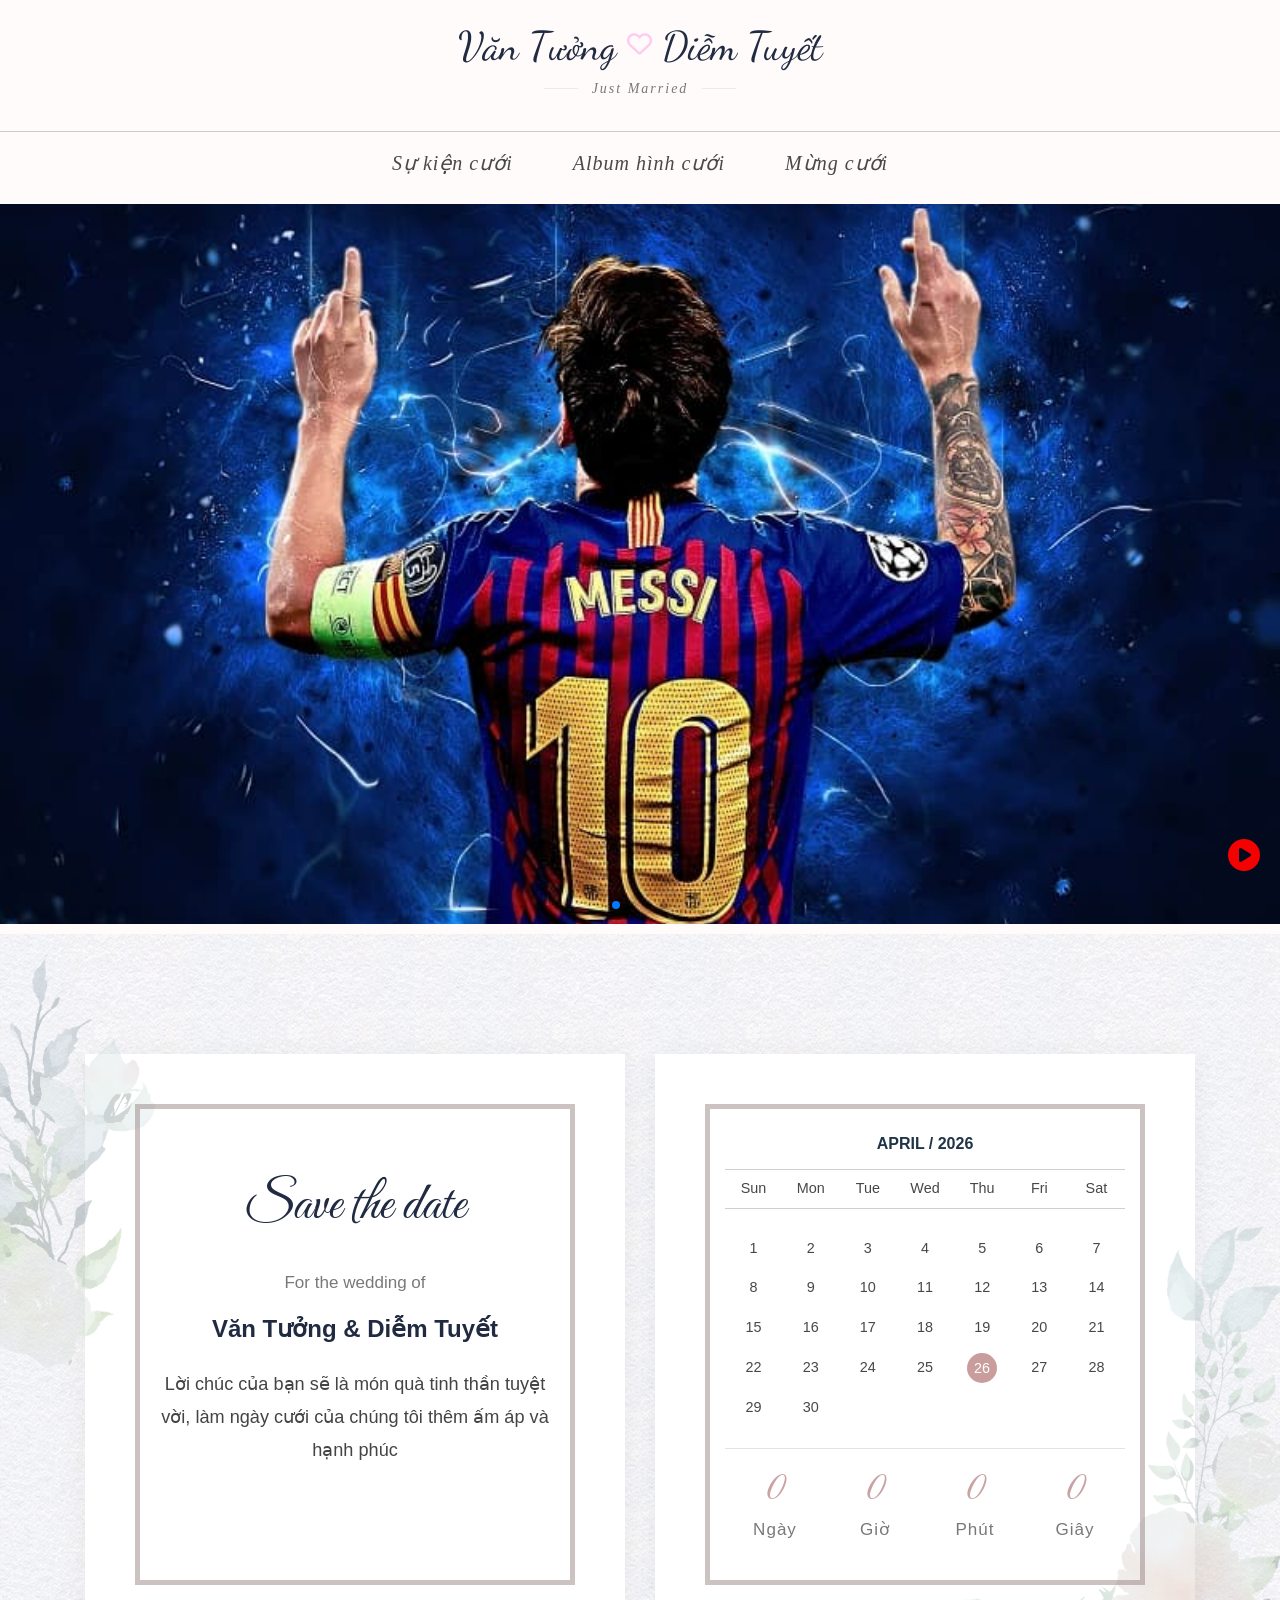
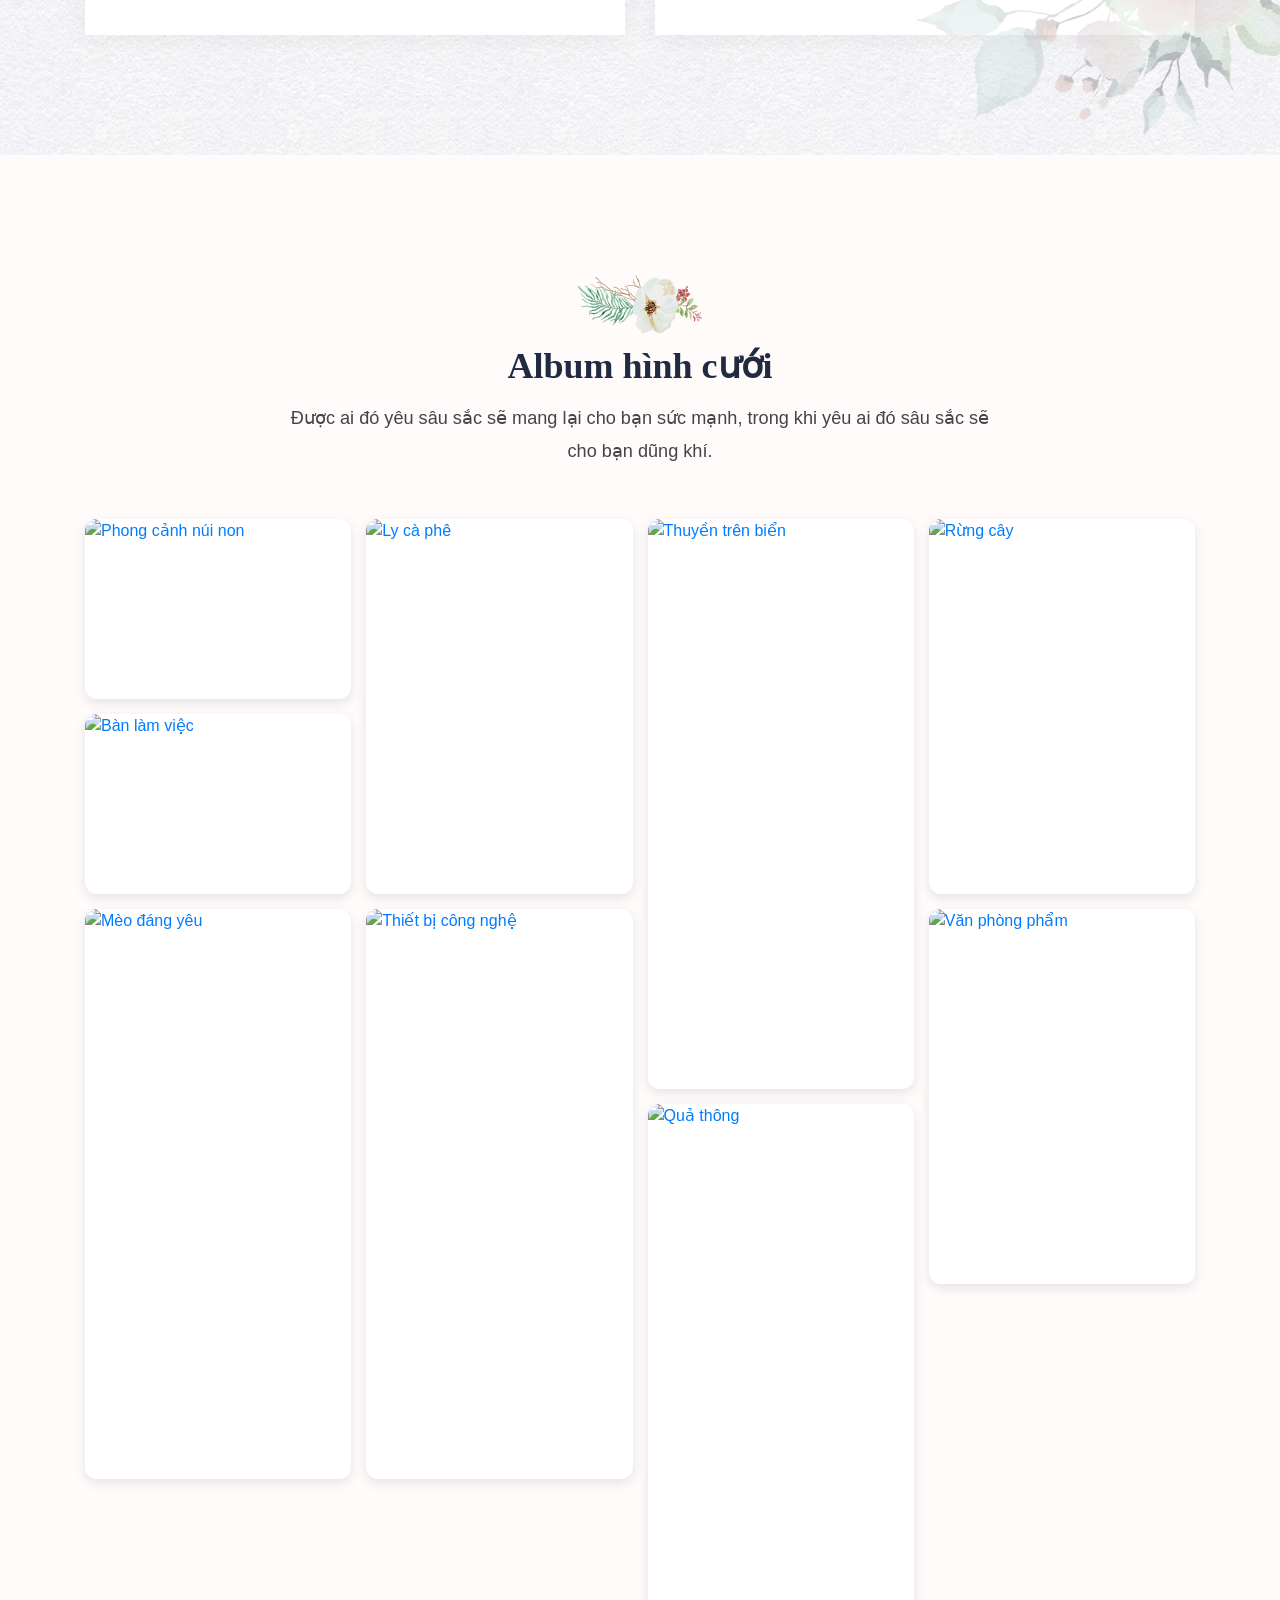
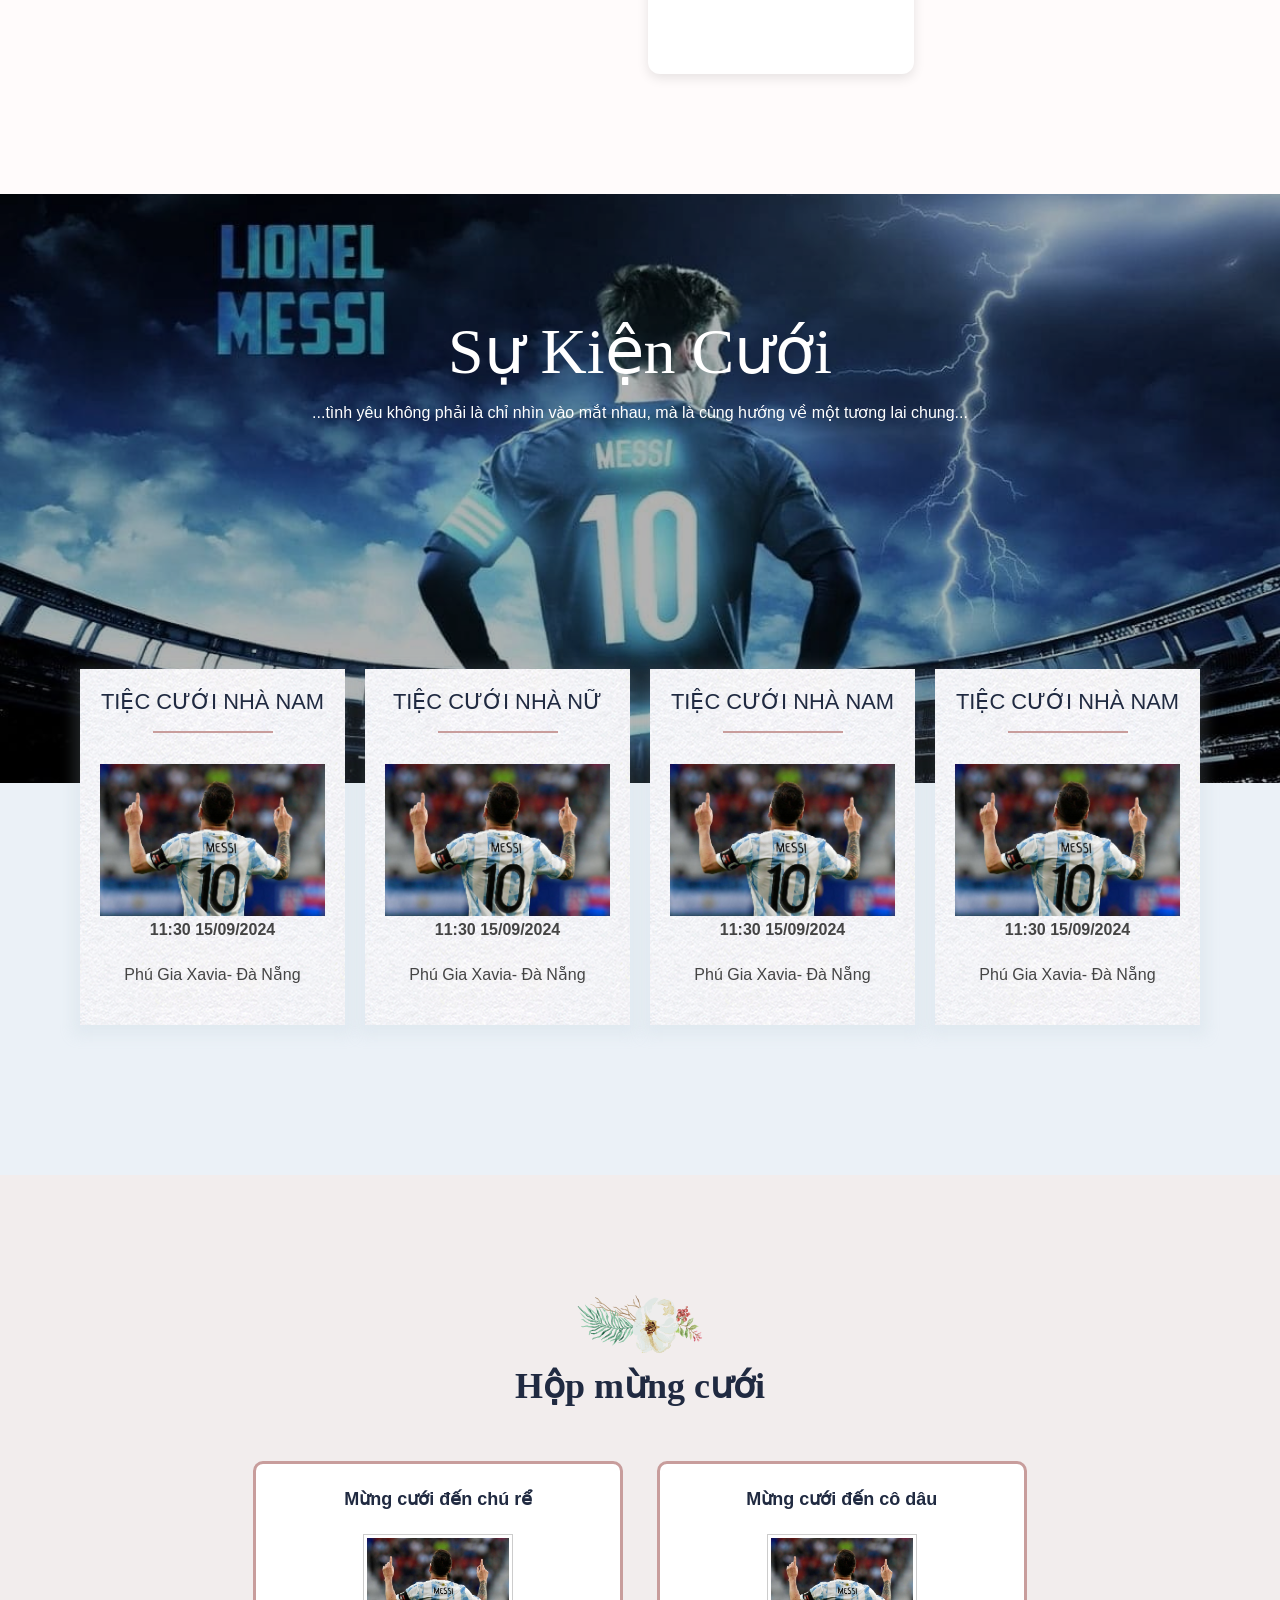
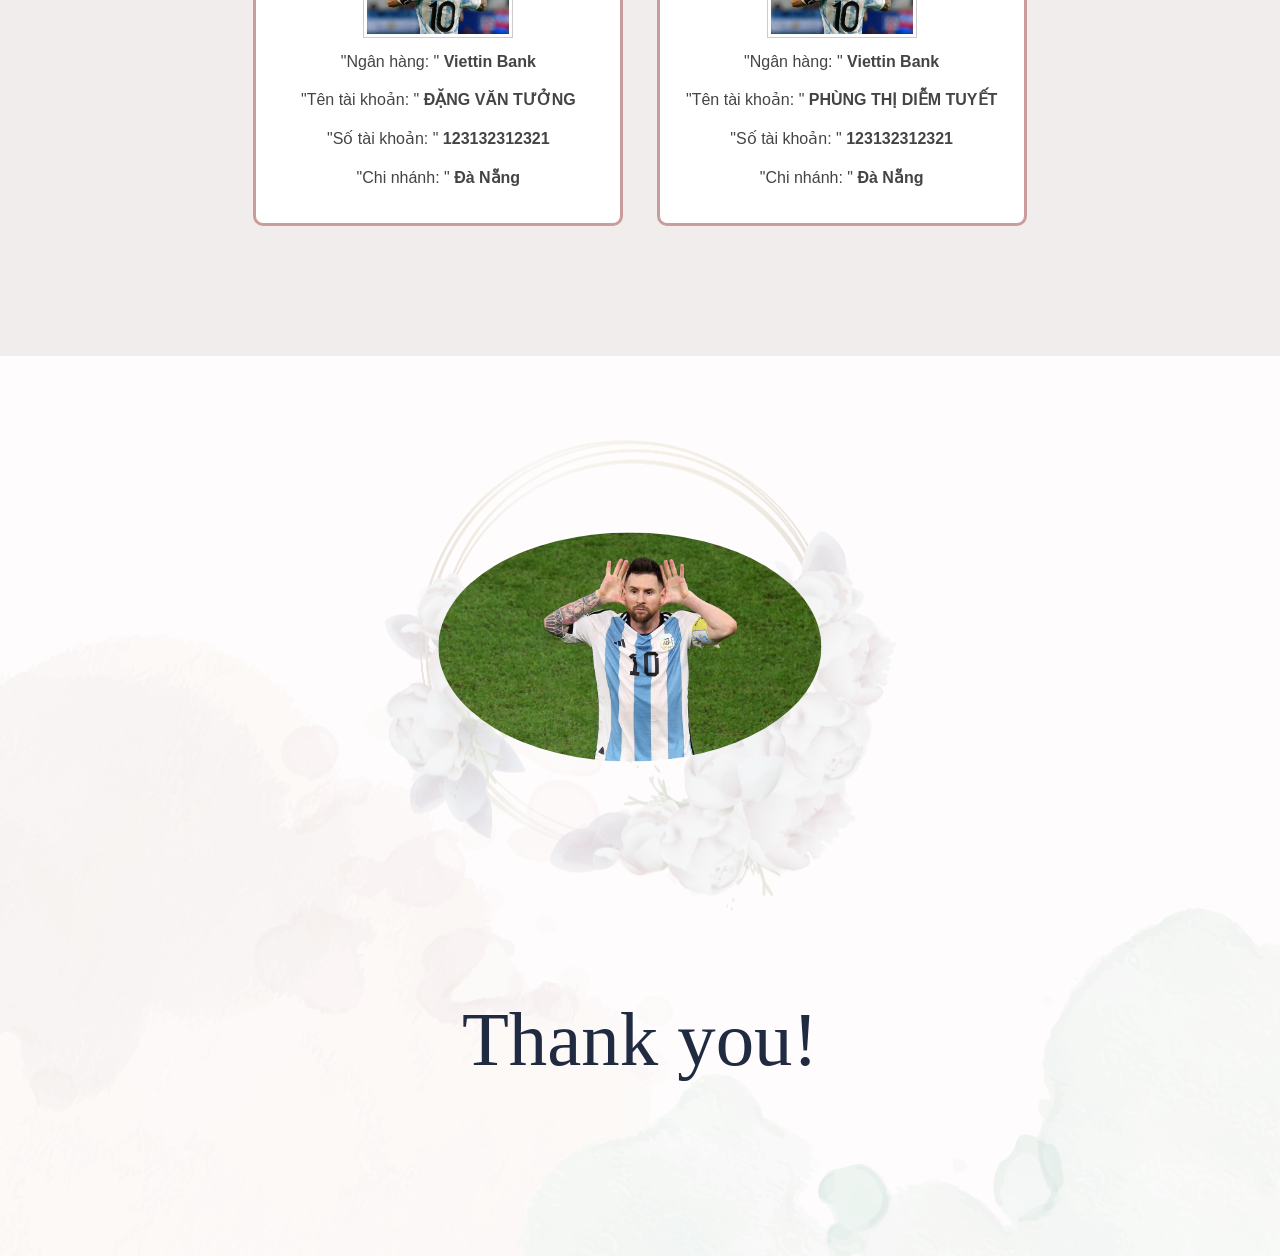
==== index.html @ 1b7902e6 "[fix] change file name" ====
<!DOCTYPE html>
<html lang="en">
  <head>
    <meta charset="UTF-8" />
    <meta
      name="viewport"
      content="width=device-width, initial-scale=1, minimum-scale=1, maximum-scale=1"
    />

    <title>Our wedding Tuong&Tuyet</title>
    <!-- font -->
    <link rel="preconnect" href="https://fonts.googleapis.com" />
    <link rel="preconnect" href="https://fonts.gstatic.com" crossorigin />
    <link
      rel="shortcut icon"
      type="image/x-icon"
      href="./assets/images/anh-messi-01.jpg"
    />
    <link
      href="https://fonts.googleapis.com/css2?family=Dancing+Script:wght@400..700&display=swap&family=Great+Vibes&display=swap"
      rel="stylesheet"
    />
    <!-- Font Awesome Icons -->
    <link
      rel="stylesheet"
      href="https://cdnjs.cloudflare.com/ajax/libs/font-awesome/6.4.2/css/all.min.css"
    />
    <!-- Custom CSS -->
    <link
      rel="stylesheet"
      href="https://cdn.jsdelivr.net/npm/bootstrap@4.0.0/dist/css/bootstrap.min.css"
      integrity="sha384-Gn5384xqQ1aoWXA+058RXPxPg6fy4IWvTNh0E263XmFcJlSAwiGgFAW/dAiS6JXm"
      crossorigin="anonymous"
    />
    <link
      rel="stylesheet"
      href="https://cdn.jsdelivr.net/npm/swiper@11/swiper-bundle.min.css"
    />
    <link
      rel="stylesheet"
      href="https://cdn.jsdelivr.net/npm/photoswipe@5.4.3/dist/photoswipe.css"
    />

    <link rel="stylesheet" href="my-wedding.css" />
  </head>
  <!-- <body oncontextmenu="return false" onkeydown="if(event.keyCode==123||(event.ctrlKey&&event.shiftKey&&event.keyCode==73)){return false;}"> -->

  <body>
    <!-- <script>
        // Disable right-click and some common inspect shortcuts
        document.addEventListener('contextmenu', event => event.preventDefault());
        document.addEventListener('keydown', event => {
            // F12 or Ctrl+Shift+I or Ctrl+Shift+J or Ctrl+U
            if (
                event.keyCode === 123 ||
                (event.ctrlKey && event.shiftKey && (event.keyCode === 73 || event.keyCode === 74)) ||
                (event.ctrlKey && event.keyCode === 85)
            ) {
                // Disable F12, Ctrl+Shift+I/J, or Ctrl+U (common inspect shortcuts)
                event.preventDefault();
            }
        });
    </script> -->
    <header>
      <span class="wedding-header">
        <h1 class="wedding-title">
          Văn Tưởng
          <i
            class="fa-regular fa-heart fa-2xs fa-beat-fade wedding-title-icon"
          ></i>
          Diễm Tuyết
        </h1>
        <span class="wedding-subtitle">Just Married</span>
      </span>
    </header>

    <body>
      <nav class="wedding-navbar">
        <ul class="wedding-navbar-list">
          <!-- <li><a href="#home">Cặp đôi</a></li> -->
          <!-- <li><a href="#about">Chuyện tình yêu</a></li> -->
          <li><a href="#events">Sự kiện cưới</a></li>
          <li><a href="#gallery">Album hình cưới</a></li>
          <!-- <li><a href="#contact">Sổ lưu bút</a></li> -->
          <li><a href="#donate">Mừng cưới</a></li>
        </ul>
      </nav>
      <div>
        <!-- Swiper -->
        <div class="swiper mySwiper">
          <div class="swiper-wrapper">
            <div class="swiper-slide">
              <img src="./assets/images/anh-messi-01.jpg" alt="" />
            </div>
            <div class="swiper-slide">
              <img src="./assets/images/anh-messi-02.jpg" alt="" />
            </div>
            <div class="swiper-slide">
              <img src="./assets/images/anh-messi-03.jpg" alt="" />
            </div>
            <div class="swiper-slide">
              <img src="./assets/images/anh-messi-04.webp" alt="" />
            </div>
            <div class="swiper-pagination"></div>
          </div>
        </div>
      </div>
      <div class="music-player">
        <audio id="wedding-audio" autoplay></audio>
        <span
          id="music-icon"
          class="music-icon"
          style="font-size: 2em; cursor: pointer"
        >
          <i class="fa-solid fa-circle-play fa-spin" style="color: #f40101"></i>
        </span>
        <p class="music-play-warning">Bấm vào đây để phát/dừng nhạc</p>
      </div>
      <div>
        <div class="snowflakes">
          <div class="snowflake">
            <img src="./assets/images/heart-drop-icon.png" width="25" />
          </div>
          <div class="snowflake">
            <img src="./assets/images/heart-drop-icon.png" width="25" />
          </div>
          <div class="snowflake">
            <img src="./assets/images/heart-drop-icon.png" width="25" />
          </div>
          <div class="snowflake">
            <img src="./assets/images/heart-drop-icon.png" width="25" />
          </div>
          <div class="snowflake">
            <img src="./assets/images/heart-drop-icon.png" width="25" />
          </div>
          <div class="snowflake">
            <img src="./assets/images/heart-drop-icon.png" width="25" />
          </div>
          <div class="snowflake">
            <img src="./assets/images/heart-drop-icon.png" width="25" />
          </div>
          <div class="snowflake">
            <img src="./assets/images/heart-drop-icon.png" width="25" />
          </div>
          <div class="snowflake">
            <img src="./assets/images/heart-drop-icon.png" width="25" />
          </div>
          <div class="snowflake">
            <img src="./assets/images/heart-drop-icon.png" width="25" />
          </div>
        </div>
      </div>

      <section class="invitation-section">
        <div class="container">
          <div class="row">
            <div class="col col-md-6">
              <div class="invitation-box left">
                <div class="left-vec"></div>
                <div class="right-vec"></div>
                <div class="inner">
                  <h2>Save the date</h2>
                  <span>For the wedding of</span>
                  <h3>Văn Tưởng & Diễm Tuyết</h3>
                  <p>
                    Lời chúc của bạn sẽ là món quà tinh thần tuyệt vời, làm ngày
                    cưới của chúng tôi thêm ấm áp và hạnh phúc
                  </p>
                </div>
              </div>
            </div>
            <div class="col col-md-6">
              <div class="invitation-box calendar-box">
                <div class="left-vec"></div>
                <div class="right-vec"></div>
                <div class="inner">
                  <div class="mini_calendar">
                    <table>
                      <caption class="calendar-month">
                        April / 2026
                      </caption>
                      <tbody>
                        <tr>
                          <th scope="col">Sun</th>
                          <th scope="col">Mon</th>
                          <th scope="col">Tue</th>
                          <th scope="col">Wed</th>
                          <th scope="col">Thu</th>
                          <th scope="col">Fri</th>
                          <th scope="col">Sat</th>
                        </tr>
                        <tr>
                          <td>1</td>
                          <td>2</td>
                          <td>3</td>
                          <td>4</td>
                          <td>5</td>
                          <td>6</td>
                          <td>7</td>
                        </tr>
                        <tr>
                          <td>8</td>
                          <td>9</td>
                          <td>10</td>
                          <td>11</td>
                          <td>12</td>
                          <td>13</td>
                          <td>14</td>
                        </tr>
                        <tr>
                          <td>15</td>
                          <td>16</td>
                          <td>17</td>
                          <td>18</td>
                          <td>19</td>
                          <td>20</td>
                          <td>21</td>
                        </tr>
                        <tr>
                          <td>22</td>
                          <td>23</td>
                          <td>24</td>
                          <td>25</td>
                          <td>
                            <div id="today">26</div>
                          </td>
                          <td>27</td>
                          <td>28</td>
                        </tr>
                        <tr>
                          <td>29</td>
                          <td>30</td>
                          <td id="emptydays" colspan="5"></td>
                        </tr>
                      </tbody>
                    </table>
                  </div>
                  <div class="count-down-clock">
                    <div class="countdown">
                      <div class="time-box">
                        <div id="cd-days">0</div>
                        <span>Ngày</span>
                      </div>
                      <div class="time-box">
                        <div id="cd-hours">0</div>
                        <span>Giờ</span>
                      </div>
                      <div class="time-box">
                        <div id="cd-minutes">0</div>
                        <span>Phút</span>
                      </div>
                      <div class="time-box">
                        <div id="cd-seconds">0</div>
                        <span>Giây</span>
                      </div>
                    </div>
                  </div>
                </div>
              </div>
            </div>
          </div>
        </div>
      </section>
      <section class="gallery-section section-padding" id="gallery">
        <div class="container">
          <div class="row">
            <div class="col col-md-8 col-md-offset-2 col-sm-10 col-sm-offset-1">
              <div class="section-title">
                <h2>Album hình cưới</h2>
                <p>
                  Được ai đó yêu sâu sắc sẽ mang lại cho bạn sức mạnh, trong khi
                  yêu ai đó sâu sắc sẽ cho bạn dũng khí.
                </p>
              </div>
            </div>
          </div>
          <!-- <div class="pswp-gallery" id="my-gallery">
              <div class="pswp-gallery__item">
                <a
                  href="./assets/images/anh-messi-04.webp"
                  data-pswp-width="1200"
                  data-pswp-height="800"
                  target="_blank"
                >
                  <img
                    src="./assets/images/anh-messi-04.webp"
                    alt="Phong cảnh núi non"
                  />
                </a>
                <div class="image-caption">Phong cảnh núi non</div>
              </div>
              <div class="pswp-gallery__item">
                <a
                  href="./assets/images/anh-messi-01.jpg"
                  data-pswp-width="1200"
                  data-pswp-height="800"
                  target="_blank"
                >
                  <img
                    src="./assets/images/anh-messi-01.jpg"
                    alt="Phong cảnh núi non"
                  />
                </a>
                <div class="image-caption">Phong cảnh núi non</div>
              </div>
              <div class="pswp-gallery__item">
                <a
                  href="./assets/images/anh-messi-02.jpg"
                  data-pswp-width="1200"
                  data-pswp-height="800"
                  target="_blank"
                >
                  <img
                    src="./assets/images/anh-messi-02.jpg"
                    alt="Phong cảnh núi non"
                  />
                </a>
                <div class="image-caption">Phong cảnh núi non</div>
              </div>
              <div class="pswp-gallery__item">
                <a
                  href="./assets/images/anh-messi-03.jpg"
                  data-pswp-width="1200"
                  data-pswp-height="800"
                  target="_blank"
                >
                  <img
                    src="./assets/images/anh-messi-03.jpg"
                    alt="Phong cảnh núi non"
                  />
                </a>
                <div class="image-caption">Phong cảnh núi non</div>
              </div>
            </div> -->
          <div class="pswp-gallery" id="my-gallery">
            <!-- Ảnh 1 -->
            <div class="pswp-gallery__item gallery-item-1">
              <a
                href="https://picsum.photos/id/10/2500/1667"
                data-pswp-width="2500"
                data-pswp-height="1667"
                target="_blank"
              >
                <img
                  src="https://picsum.photos/id/10/600/800"
                  alt="Phong cảnh núi non"
                />
              </a>
            </div>

            <!-- Ảnh 2 -->
            <div class="pswp-gallery__item gallery-item-2">
              <a
                href="https://picsum.photos/id/20/3670/2462"
                data-pswp-width="3670"
                data-pswp-height="2462"
                target="_blank"
              >
                <img
                  src="https://picsum.photos/id/20/600/800"
                  alt="Ly cà phê"
                />
              </a>
            </div>

            <!-- Ảnh 3 -->
            <div class="pswp-gallery__item gallery-item-3">
              <a
                href="https://picsum.photos/id/30/1280/901"
                data-pswp-width="1280"
                data-pswp-height="901"
                target="_blank"
              >
                <img
                  src="https://picsum.photos/id/30/600/800"
                  alt="Thuyền trên biển"
                />
              </a>
            </div>

            <!-- Ảnh 4 -->
            <div class="pswp-gallery__item gallery-item-4">
              <a
                href="https://picsum.photos/id/40/4106/2806"
                data-pswp-width="4106"
                data-pswp-height="2806"
                target="_blank"
              >
                <img src="https://picsum.photos/id/40/600/800" alt="Rừng cây" />
              </a>
            </div>

            <!-- Ảnh 5 - Ẩn trên mobile -->
            <div class="pswp-gallery__item gallery-item-5">
              <a
                href="https://picsum.photos/id/50/4608/3072"
                data-pswp-width="4608"
                data-pswp-height="3072"
                target="_blank"
              >
                <img
                  src="https://picsum.photos/id/50/600/800"
                  alt="Bàn làm việc"
                />
              </a>
            </div>

            <!-- Ảnh 6 - Ẩn trên mobile -->
            <div class="pswp-gallery__item gallery-item-6">
              <a
                href="https://picsum.photos/id/60/1920/1200"
                data-pswp-width="1920"
                data-pswp-height="1200"
                target="_blank"
              >
                <img
                  src="https://picsum.photos/id/60/600/900"
                  alt="Mèo đáng yêu"
                />
              </a>
            </div>

            <!-- Ảnh 7 - Ẩn trên mobile -->
            <div class="pswp-gallery__item gallery-item-7">
              <a
                href="https://picsum.photos/id/70/2560/1707"
                data-pswp-width="2560"
                data-pswp-height="1707"
                target="_blank"
              >
                <img
                  src="https://picsum.photos/id/70/600/900"
                  alt="Thiết bị công nghệ"
                />
              </a>
            </div>

            <!-- Ảnh 8 - Ẩn trên mobile -->
            <div class="pswp-gallery__item gallery-item-8">
              <a
                href="https://picsum.photos/id/80/3888/2592"
                data-pswp-width="3888"
                data-pswp-height="2592"
                target="_blank"
              >
                <img
                  src="https://picsum.photos/id/80/600/800"
                  alt="Văn phòng phẩm"
                />
              </a>
            </div>

            <!-- Ảnh 9 - Ẩn trên mobile -->
            <div class="pswp-gallery__item gallery-item-9">
              <a
                href="https://picsum.photos/id/90/5184/3456"
                data-pswp-width="5184"
                data-pswp-height="3456"
                target="_blank"
              >
                <img
                  src="https://picsum.photos/id/90/600/900"
                  alt="Quả thông"
                />
              </a>
            </div>
          </div>
        </div>
      </section>
      <section
        class="event-section section-padding p-t-0 section-bg-color-2"
        id="events"
      >
        <div
          class="top-area"
          style="
            background: url('./assets/images/anh-messi-03.jpg') center
              center/cover no-repeat local;
          "
        >
          <h2>Sự Kiện Cưới</h2>
          <p>
            ...tình yêu không phải là chỉ nhìn vào mắt nhau, mà là cùng hướng về
            một tương lai chung...
          </p>
        </div>

        <div class="container">
          <div class="row">
            <div class="col col-xs-12">
              <div class="event-grids clearfix">
                <div class="grid section-bg-img">
                  <h3>TIỆC CƯỚI NHÀ NAM</h3>
                  <div class="image-wrap">
                    <img src="./assets/images/anh-messi-02.jpg" alt="" />
                  </div>
                  <p><strong>11:30 15/09/2024</strong></p>
                  <p>
                    <span>Phú Gia Xavia- </span>
                    Đà Nẵng
                  </p>
                  <div class="calendar-button">
                    <div class="atcb-initialized"></div>
                  </div>
                </div>
                <div class="grid section-bg-img">
                  <h3>TIỆC CƯỚI NHÀ NỮ</h3>
                  <div class="image-wrap">
                    <img src="./assets/images/anh-messi-02.jpg" alt="" />
                  </div>
                  <p><strong>11:30 15/09/2024</strong></p>
                  <p>
                    <span>Phú Gia Xavia- </span>
                    Đà Nẵng
                  </p>
                  <div class="calendar-button">
                    <div class="atcb-initialized"></div>
                  </div>
                </div>
                <div class="grid section-bg-img">
                  <h3>TIỆC CƯỚI NHÀ NAM</h3>
                  <div class="image-wrap">
                    <img src="./assets/images/anh-messi-02.jpg" alt="" />
                  </div>
                  <p><strong>11:30 15/09/2024</strong></p>
                  <p>
                    <span>Phú Gia Xavia- </span>
                    Đà Nẵng
                  </p>
                  <div class="calendar-button">
                    <div class="atcb-initialized"></div>
                  </div>
                </div>
                <div class="grid section-bg-img">
                  <h3>TIỆC CƯỚI NHÀ NAM</h3>
                  <div class="image-wrap">
                    <img src="./assets/images/anh-messi-02.jpg" alt="" />
                  </div>
                  <p><strong>11:30 15/09/2024</strong></p>
                  <p>
                    <span>Phú Gia Xavia- </span>
                    Đà Nẵng
                  </p>
                  <div class="calendar-button">
                    <div class="atcb-initialized"></div>
                  </div>
                </div>
              </div>
            </div>
          </div>
        </div>
      </section>
      <section
        class="donate-section section-padding section-bg-color"
        id="donate"
      >
        <div class="container">
          <div class="row">
            <div class="col col-md-8 col-md-offset-2 col-sm-10 col-sm-offset-1">
              <div class="section-title">
                <h2>Hộp mừng cưới</h2>
              </div>
            </div>
          </div>
          <div class="row">
            <div class="col col-xs-12">
              <div id="donate-modal">
                <div class="donate-modal-content">
                  <div class="donate-modal-body">
                    <div class="donate-box">
                      <div class="donate-card">
                        <h3>Mừng cưới đến chú rể</h3>
                        <img
                          class="qr-code-image"
                          src="./assets/images/anh-messi-02.jpg"
                          alt=""
                        />
                        <p>
                          "Ngân hàng: "
                          <strong>Viettin Bank</strong>
                        </p>
                        <p>
                          "Tên tài khoản: "
                          <strong>ĐẶNG VĂN TƯỞNG</strong>
                        </p>
                        <p>
                          "Số tài khoản: "
                          <strong>123132312321</strong>
                        </p>
                        <p>
                          "Chi nhánh: "
                          <strong>Đà Nẵng</strong>
                        </p>
                      </div>
                      <div class="donate-card">
                        <h3>Mừng cưới đến cô dâu</h3>
                        <img
                          class="qr-code-image"
                          src="./assets/images/anh-messi-02.jpg"
                          alt=""
                        />
                        <p>
                          "Ngân hàng: "
                          <strong>Viettin Bank</strong>
                        </p>
                        <p>
                          "Tên tài khoản: "
                          <strong>PHÙNG THỊ DIỄM TUYẾT</strong>
                        </p>
                        <p>
                          "Số tài khoản: "
                          <strong>123132312321</strong>
                        </p>
                        <p>
                          "Chi nhánh: "
                          <strong>Đà Nẵng</strong>
                        </p>
                      </div>
                    </div>
                  </div>
                </div>
              </div>
            </div>
          </div>
          <div class="row"></div>
        </div>
      </section>
    </body>
    <footer class="site-footer footer-style-1">
      <div class="inner">
        <div class="couple-pic">
          <img src="./assets/images/anh-messi-04.webp" alt="" />
        </div>
        <h2>Thank you!</h2>
      </div>

      <!-- <p>&copy; 2025 Tuong & Tuyet's Wedding</p> -->
    </footer>

    <!-- Swiper JS -->
    <script src="https://cdn.jsdelivr.net/npm/swiper@11/swiper-bundle.min.js"></script>

    <script>
      // Playlist
      const playlist = [
        {
          title: "I Do",
          url: "./assets/music/i-do.mp3",
        },
      ];
      let currentTrack = 0;
      const audio = document.getElementById("wedding-audio");
      const icon = document.getElementById("music-icon");

      function loadTrack(index) {
        audio.src = playlist[index].url;
        audio.play();
        updateIcon();
      }

      function nextTrack() {
        currentTrack = (currentTrack + 1) % playlist.length;
        loadTrack(currentTrack);
      }

      function updateIcon() {
        if (audio.paused) {
          icon.innerHTML =
            '<i class="fa-solid fa-circle-play" style="color: #f40101;"></i>';
        } else {
          icon.innerHTML =
            '<i class="fa-solid fa-circle-play fa-spin" style="color: #f40101;"></i>';
        }
      }
      icon.addEventListener("click", () => {
        if (audio.paused) {
          audio.play();
        } else {
          audio.pause();
        }
        updateIcon();
      });
      audio.addEventListener("ended", nextTrack);
      audio.addEventListener("play", updateIcon);
      audio.addEventListener("pause", updateIcon);
      window.addEventListener("DOMContentLoaded", () => {
        loadTrack(currentTrack);
      });
      // Initialize Swiper
      var swiper = new Swiper(".mySwiper", {
        // grabCursor: true,
        effect: "creative",
        autoplay: {
          delay: 5000, // 3 seconds delay between slides
          disableOnInteraction: false,
          waitForTransition: true, // Ensures autoplay waits for transition after manual navigation
        },
        loop: true,
        speed: 1500, // Adjusts the slider transition duration (in ms)
        creativeEffect: {
          prev: {
            shadow: true,
            translate: [0, 0, -400],
          },
          next: {
            translate: ["100%", 0, 0],
          },
        },
        keyboard: {
          enabled: true,
        },
        pagination: {
          el: ".swiper-pagination",
          clickable: true,
        },
      });
      // heart snowflake effect
      (() => {
        const DELAY = 20000;
        const FALL_DURATION = 20000;
        const snowflakes = document.querySelectorAll(".snowflake");

        function startSnow() {
          snowflakes.forEach((el) => {
            el.style.display = "none";
          });
          setTimeout(() => {
            snowflakes.forEach((el) => {
              el.style.display = "block";
            });
            setTimeout(startSnow, DELAY);
          }, FALL_DURATION);
        }
        setTimeout(startSnow, DELAY);
      })();
      // Countdown Timer
      (() => {
        const weddingDate = new Date("2026-04-26T00:00:00").getTime();

        function updateCountdown() {
          const now = new Date().getTime();
          const diff = weddingDate - now;
          if (diff <= 0) return;
          const days = Math.floor(diff / (1000 * 60 * 60 * 24));
          const hours = Math.floor((diff / (1000 * 60 * 60)) % 24);
          const minutes = Math.floor((diff / (1000 * 60)) % 60);
          const seconds = Math.floor((diff / 1000) % 60);
          document.getElementById("cd-days").innerText = days;
          document.getElementById("cd-hours").innerText = hours;
          document.getElementById("cd-minutes").innerText = minutes;
          document.getElementById("cd-seconds").innerText = seconds;
        }
        updateCountdown();
        setInterval(updateCountdown, 1000);
      })();
    </script>
    <!-- PhotoSwipe JavaScript -->
    <!-- <script type="module">
      import PhotoSwipeLightbox from "https://cdn.jsdelivr.net/npm/photoswipe@5.4.3/dist/photoswipe-lightbox.esm.js";
      import PhotoSwipe from "https://cdn.jsdelivr.net/npm/photoswipe@5.4.3/dist/photoswipe.esm.js";

      const lightbox = new PhotoSwipeLightbox({
        gallery: "#my-gallery",
        children: "a",
        pswpModule: PhotoSwipe,
        // Các tùy chọn bổ sung
        showHideAnimationType: "zoom",
        bgOpacity: 0.9,
        spacing: 0.1,
        loop: true,
        preload: [1, 1],
      });

      lightbox.init();
    </script> -->

    <script type="module">
      import PhotoSwipeLightbox from "https://cdn.jsdelivr.net/npm/photoswipe@5.4.3/dist/photoswipe-lightbox.esm.js";
      import PhotoSwipe from "https://cdn.jsdelivr.net/npm/photoswipe@5.4.3/dist/photoswipe.esm.js";

      const lightbox = new PhotoSwipeLightbox({
        gallery: "#my-gallery",
        children: "a",
        pswpModule: PhotoSwipe,

        // Tắt animation
        showHideAnimationType: "fade",

        bgOpacity: 0.95,
        spacing: 0.1,
        loop: true,
        preload: [2, 3],

        // Zoom
        initialZoomLevel: "fit",
        secondaryZoomLevel: 2.5,
        maxZoomLevel: 4,

        // Padding
        paddingFn: (viewportSize) => {
          return {
            top: 20,
            bottom: 20,
            left: 20,
            right: 20,
          };
        },
      });

      // Xử lý để hiển thị FULL ảnh trong lightbox
      // ngay cả khi một số ảnh bị ẩn trên mobile
      lightbox.on("uiRegister", function () {
        lightbox.pswp.on("beforeOpen", () => {
          document.body.style.overflow = "hidden";
        });

        lightbox.pswp.on("close", () => {
          document.body.style.overflow = "";
        });
      });

      // Fix glitch
      lightbox.on("contentLoad", (e) => {
        if (e.content.element) {
          e.content.element.style.opacity = "0";

          if (e.content.element.complete) {
            setTimeout(() => {
              e.content.element.style.opacity = "1";
            }, 50);
          } else {
            e.content.element.onload = () => {
              e.content.element.style.opacity = "1";
            };
          }
        }
      });

      lightbox.init();
    </script>
  </body>
</html>
---- my-wedding.css ----
* {
    margin: 0;
    padding: 0;
    -webkit-box-sizing: border-box;
    -moz-box-sizing: border-box;
    box-sizing: border-box;
}

body {
    background: #fffbfb;
}

h1,
h2,
h3,
h4,
h5,
h6 {
    color: #202a41;
}

html {
    scroll-behavior: smooth;
}

header {
    padding-bottom: 32px;
    border-bottom: solid 1px #d0c8cd;
}

.wedding-title {
    /* color: #494949; */
    color: #202a41;
    /* font-style: italic; */
    font-weight: unset;
    text-align: center;
    margin: 22px 0 8px 0;
    font-family: "Dancing Script", cursive;
    font-size: 2.5rem;
}

.wedding-subtitle {
    font-family: "gf_Roboto variant1", Tofu;
    font-weight: 400;
    font-style: italic;
    text-align: center;
    /* color: #8f8a8d; */
    color: #797979;
    font-size: 14px;
    display: flex;
    justify-content: center;
    align-items: center;
    letter-spacing: 2px;
    position: relative;
}

.wedding-title-icon {
    color: #ffcaee;
    /* color: #c89d9c;; */
}

.wedding-subtitle::after {
    content: "";
    display: block;
    width: 34px;
    height: 1px;
    background: #ece9e9;
    margin-left: 14px;
    /* content: "";
    background: #ece9e9;
    width: 35px;
    height: 1px;
    position: absolute;
    right: -50px;
    top: 9px; */
}

.wedding-subtitle::before {
    content: "";
    display: block;
    width: 34px;
    height: 1px;
    background-color: #ece9e9;
    margin-right: 14px;
}

.wedding-navbar {
    padding: 16px;
}

.wedding-navbar-list {
    display: flex;
    justify-content: center;
    align-items: center;
    list-style: none;
    padding: 0;
    margin: 0;
}

.wedding-navbar-list li {
    margin: 0 30px;
}

.wedding-navbar-list a {
    text-decoration: none;
    color: #494949;
    font-family: "gf_Roboto variant1", Tofu;
    font-weight: 400;
    font-style: italic;
    font-size: 20px;
    letter-spacing: 1px;
    position: relative;
}

.wedding-navbar-list a:hover {
    color: #ffcaee;
}

.wedding-navbar-list a:after {
    content: "";
    height: 1px;
    background-color: #ffcaee;
    position: absolute;
    left: 0;
    right: 0;
    bottom: -8px;
    width: 0;
    transition: width 0.4s cubic-bezier(0.4, 0, 1, 1);
}

.wedding-navbar-list a:hover:after {
    width: 100%;
}

.swiper {
    margin: 10px auto;
    width: 100%;
    height: 720px;
}

.swiper-slide {
    display: flex;
    align-items: center;
    justify-content: center;
    font-size: 22px;
    font-weight: bold;
    color: #fff;
}

.swiper-slide img {
    width: 100%;
    height: 100%;
    object-fit: cover;
}

.music-player {
    position: fixed;
    bottom: 20px;
    right: 20px;
    z-index: 9999;
    text-align: center;
}

.music-player audio {
    width: 220px;
}

.music-controls {
    margin-top: 8px;
    display: flex;
    align-items: center;
    justify-content: space-between;
}

.music-controls button {
    background: #f5f5f5;
    border: none;
    border-radius: 6px;
    padding: 4px 12px;
    cursor: pointer;
    font-size: 14px;
}

#track-title {
    flex: 1;
    font-weight: bold;
    margin: 0 8px;
    font-size: 14px;
}

/* filepath: /Users/tuong/Workspace/my-wedding/my-wedding.css */
.save-the-date-section {
    display: flex;
    justify-content: center;
    align-items: flex-start;
    gap: 32px;
    padding-top: 48px;
    height: 800px;
    background-image: url('./assets/images/16281553_rm119batch4-mynt-40-leavesframe.jpg');
    background-size: cover;
}

.save-the-date-box {
    background: #fff;
    border-radius: 16px;
    box-shadow: 0 2px 16px rgba(0, 0, 0, 0.07);
    padding: 32px 24px;
    min-width: 340px;
    max-width: 400px;
    text-align: center;
    position: relative;
}

.save-the-date-title {
    font-family: 'Roboto', serif;
    font-size: 2em;
    margin-bottom: 8px;
    color: #6d6d6d;
}

.save-the-date-names {
    font-size: 1.3em;
    color: #a67c52;
    margin: 12px 0;
}

.save-the-date-message {
    font-size: 1em;
    color: #7a7a7a;
    margin-bottom: 18px;
}

.save-the-date-btn {
    background: #f40101;
    color: #fff;
    border: none;
    border-radius: 24px;
    padding: 10px 28px;
    font-size: 1em;
    cursor: pointer;
    margin-top: 10px;
    box-shadow: 0 2px 8px rgba(244, 1, 1, 0.08);
    transition: background 0.2s;
}

.save-the-date-btn:hover {
    background: #c30000;
}

.save-the-date-calendar {
    margin-bottom: 18px;
}

.calendar-header {
    font-weight: bold;
    font-size: 1.1em;
    margin-bottom: 8px;
    color: #a67c52;
}

.calendar-table {
    width: 100%;
    border-collapse: collapse;
    margin-bottom: 8px;
}

.calendar-table th,
.calendar-table td {
    width: 32px;
    height: 32px;
    text-align: center;
    font-size: 1em;
    color: #7a7a7a;
    border-radius: 50%;
}

.calendar-active {
    background: #e7b8b8;
    color: #fff;
    font-weight: bold;
}

table {
    width: 100%;
}

table caption {
    caption-side: top !important;
}

.calendar-box {
    padding-top: 70px;
    padding-bottom: 90px;
}

.mini_calendar {
    padding-bottom: 20px;
    border-bottom: 1px solid #E3E3E6;
}

caption {
    padding-top: 8px;
    padding-bottom: 8px;
    color: #777;
    text-align: left;
}

.invitation-section .calendar-box .left-vec {
    display: none;
}

.invitation-section .calendar-box table th {
    text-align: center;
    padding: 8px 0;
    color: #484747;
    border-top: 1px solid #CFCFD0;
    border-bottom: 1px solid #CFCFD0;
    font-size: 0.9em;
    font-weight: normal;
}

.invitation-section .calendar-box .mini_calendar table tr:nth-child(2) td {
    padding-top: 20px;
    height: 60px;
}

.invitation-section .calendar-box .mini_calendar td {
    font-size: 0.9em;
    text-align: center;
    width: 40px;
    height: 40px;
    vertical-align: middle;
    color: #484747;
}

.calendar-month {
    text-align: center;
    margin-bottom: 5px;
    font-weight: 600;
    color: #203447;
    text-transform: uppercase;
}

#clock {
    color: #fff;
    overflow: hidden;
}

.invitation-section .calendar-box {
    padding-top: 70px;
    padding-bottom: 90px;
}

.save-the-date-countdown {
    display: flex;
    justify-content: space-around;
    font-size: 1.2em;
    color: #a67c52;
    margin-top: 12px;
}

.invitation-section .calendar-box .mini_calendar td #today {
    display: inline-block;
    width: 30px;
    height: 30px;
    line-height: 20px;
    padding: 5px;
    background-color: rgb(200, 157, 156);
    color: #fff;
    border-radius: 50%;
}

.save-the-date-countdown span {
    display: flex;
    flex-direction: column;
    align-items: center;
}

.save-the-date-countdown strong {
    font-size: 1.5em;
    color: #a67c52;
}

.count-down-clock {
    padding-top: 20px;
}

.countdown {
    display: flex;
    justify-content: space-between;
    text-align: center;
}

.time-box {
    flex: 1;
}

.time-box div {
    font-family: "Great Vibes", cursive;
    font-size: 42px;
    color: #c9a3a3;
    line-height: 1;
}

.time-box span {
    display: block;
    margin-top: 6px;
    font-size: 14px;
    color: #c9a3a3;
    letter-spacing: 1px;
}


.invitation-section {
    display: block;
    padding: 120px 0;
    background: url('./assets/images//bg.png') !important;
}

.invitation-box {
    background: #fff;
    max-width: 580px;
    height: 581px;
    padding: 120px 70px;
    -webkit-box-shadow: 0px 3px 24px 0px rgba(0, 0, 0, 0.06);
    box-shadow: 0px 3px 24px 0px rgba(0, 0, 0, 0.06);
    text-align: center;
    margin: 0 auto;
    position: relative;
    z-index: 1;
}

.invitation-box::before {
    content: "";
    width: calc(100% - 100px);
    height: calc(100% - 100px);
    position: absolute;
    left: 50px;
    top: 50px;
    border: 5px solid rgb(129 103 103 / 40%);
}

.left-vec {
    background: url('./assets/images/invitation-left-img.png') center center / cover no-repeat local;
    width: 220px;
    height: 414px;
    position: absolute;
    left: -150px;
    top: -100px;
    z-index: -1;
}

.invitation-section .invitation-box.left .right-vec {
    display: none;
}

.right-vec {
    background: url('./assets/images/invitation-right-image.png') center center / cover no-repeat local;
    width: 400px;
    height: 508px;
    position: absolute;
    right: -120px;
    bottom: -100px;
    z-index: -1;
}

.inner {
    position: relative;
}

.inner h2 {
    font-family: "Great Vibes", cursive;
    font-size: 50px;
    font-size: 3.33333rem;
    margin: 0 0 0.6em;
}

.inner span {
    font-size: 16px;
    font-size: 1.06667rem;
    font-weight: 300;
    color: #797979;
}

.inner h3 {
    font-size: 32px;
    font-size: 1.5rem;
    font-weight: 600;
    margin: 0.83em 0 1em;
}

.inner p {
    font-size: 1.13333rem;
    margin-bottom: 2em;
}

.container {
    padding-right: 15px;
    padding-left: 15px;
    margin-right: auto;
    margin-left: auto;
}

@media (min-width: 1200px) {
    .container {
        width: 1170px;
    }
}


.snowflake {
    color: #fff;
    font-size: 1em;
    font-family: Arial;
    text-shadow: 0 0 1px #000;
}

@-webkit-keyframes snowflakes-fall {
    0% {
        top: -10%
    }

    100% {
        top: 100%
    }
}

@-webkit-keyframes snowflakes-shake {
    0% {
        -webkit-transform: translateX(0px);
        transform: translateX(0px)
    }

    50% {
        -webkit-transform: translateX(80px);
        transform: translateX(80px)
    }

    100% {
        -webkit-transform: translateX(0px);
        transform: translateX(0px)
    }
}

@keyframes snowflakes-fall {
    0% {
        top: -10%
    }

    100% {
        top: 100%
    }
}

@keyframes snowflakes-shake {
    0% {
        transform: translateX(0px)
    }

    50% {
        transform: translateX(80px)
    }

    100% {
        transform: translateX(0px)
    }
}

.snowflake {
    position: fixed;
    top: -10%;
    z-index: 9999;
    -webkit-user-select: none;
    -moz-user-select: none;
    -ms-user-select: none;
    user-select: none;
    cursor: default;
    -webkit-animation-name: snowflakes-fall, snowflakes-shake;
    -webkit-animation-duration: 10s, 3s;
    -webkit-animation-timing-function: linear, ease-in-out;
    -webkit-animation-iteration-count: 1, 1;
    -webkit-animation-play-state: running, running;
    animation-name: snowflakes-fall, snowflakes-shake;
    animation-duration: 10s, 3s;
    animation-timing-function: linear, ease-in-out;
    animation-iteration-count: 1, 1;
    animation-play-state: running, running
}

.snowflake:nth-of-type(0) {
    left: 1%;
    -webkit-animation-delay: 0s, 0s;
    animation-delay: 0s, 0s
}

*/ .snowflake:nth-of-type(1) {
    left: 10%;
    -webkit-animation-delay: 1s, 1s;
    animation-delay: 1s, 1s
}

.snowflake:nth-of-type(2) {
    left: 20%;
    -webkit-animation-delay: 6s, .5s;
    animation-delay: 6s, .5s
}

.snowflake:nth-of-type(3) {
    left: 30%;
    -webkit-animation-delay: 4s, 2s;
    animation-delay: 4s, 2s
}

.snowflake:nth-of-type(4) {
    left: 40%;
    -webkit-animation-delay: 2s, 2s;
    animation-delay: 2s, 2s
}

.snowflake:nth-of-type(5) {
    left: 50%;
    -webkit-animation-delay: 8s, 3s;
    animation-delay: 8s, 3s
}

.snowflake:nth-of-type(6) {
    left: 60%;
    -webkit-animation-delay: 6s, 2s;
    animation-delay: 6s, 2s
}

.snowflake:nth-of-type(7) {
    left: 70%;
    -webkit-animation-delay: 6s, 2s;
    animation-delay: 6s, 2s
}

.snowflake:nth-of-type(8) {
    left: 80%;
    -webkit-animation-delay: 1s, 0s;
    animation-delay: 1s, 0s
}

.snowflake:nth-of-type(9) {
    left: 90%;
    -webkit-animation-delay: 3s, 6s, 2s;
    animation-delay: 6s, 2s
}



/* album */
.gallery-section {
    padding-bottom: 105px;
}

.section-padding {
    padding: 120px 0;
}

.section-title {
    text-align: center;
    margin-bottom: 52px;
    padding-top: 70px;
    position: relative;
}

.section-title:before {
    content: "";
    background: url('./assets/images/sec-title-flower.png') center center / cover no-repeat local;
    width: 126px;
    height: 59px;
    position: absolute;
    left: 50%;
    -webkit-transform: translateX(-50%);
    -moz-transform: translateX(-50%);
    -o-transform: translateX(-50%);
    -ms-transform: translateX(-50%);
    transform: translateX(-50%);
    top: 0;
}

.section-title h2 {
    font-family: "dancing_scriptregular", cursive;
    font-size: 36px;
    font-weight: 600;
    margin: 0 0 0.39em;
}

.section-title p {
    font-size: 17px;
    font-size: 1.13333rem;
    font-weight: 300;
    margin-bottom: 0;
}

.row:after {
    clear: both;
}

.gallery-section .gallery-container {
    margin: 0 -7.5px;
}

.btn-see-more-wrap {
    margin-top: 30px;
}

.text-center {
    text-align: center;
}

#btn-see-more-gallery {
    background: #c89d9c;
    color: #fff;
    padding: 15px 30px;
    font-size: 16px;
    font-weight: 600;
    border-radius: 50px;
    cursor: pointer;
}

/* donate */
.section-bg-color {
    background: #F2EDED !important;
}

.section-padding {
    padding: 120px 0;
}

@media (min-width: 1200px) {
    .container {
        width: 1170px;
    }
}

.section-title:before {
    content: "";
    background: url('./assets/images/sec-title-flower.png') center center / cover no-repeat local;
    width: 126px;
    height: 59px;
    position: absolute;
    left: 50%;
    -webkit-transform: translateX(-50%);
    -moz-transform: translateX(-50%);
    -o-transform: translateX(-50%);
    -ms-transform: translateX(-50%);
    transform: translateX(-50%);
    top: 0;
}

.row {
    margin-right: -15px;
    margin-left: -15px;
}

@media (min-width: 992px) {
    .col-md-offset-2 {
        margin-left: 16.66666667%;
    }
}

.row:before {
    display: table;
    content: " ";
}

.section-title {
    text-align: center;
    margin-bottom: 52px;
    padding-top: 70px;
    position: relative;
}

.section-title h2 {
    font-family: "dancing_scriptregular", cursive;
    font-size: 36px;
    font-weight: 600;
    margin: 0 0 0.39em;
}

.row:after {
    clear: both;
}

.col-xs-12 {
    width: 100%;
}

.donate-modal-content {
    position: relative;
    margin: auto;
    padding: 0;
    width: 90%;
    max-width: 850px;
    -webkit-animation-name: animatetopfordonatemodal;
    -webkit-animation-duration: 0.4s;
    animation-name: animatetopfordonatemodal;
    animation-duration: 0.4s;
}

.donate-modal-body {
    padding: 0 15px;
}

.donate-box {
    display: flex;
    justify-content: space-evenly;
    flex-wrap: wrap;
}

.donate-box .donate-card {
    position: relative;
}

.donate-box .donate-card {
    width: calc(50% - 40px);
    margin: 10px;
    padding: 20px;
    border: 3px solid #c89d9c;
    border-radius: 10px;
    text-align: center;
    background-color: #fff;
    margin-top: 0;
}

.donate-box .donate-card h3 {
    padding: 0;
    margin: 0;
    margin-bottom: 20px;
    font-weight: bold;
    font-size: 18px;
    line-height: 30px;
}

.donate-box .donate-card .qr-code-image {
    max-width: 150px;
    border: 1px solid #ccc;
    padding: 3px;
    margin: auto;
    display: block;
    cursor: zoom-in;
}

.donate-box .donate-card p {
    margin: 10px 0 !important;
    font-size: 16px;
}

b, strong {
    font-weight: 700;
}


/* footer */

.footer-style-1 {
    background: url('./assets/images/footer-shape.png') center bottom / 100% no-repeat local;
    text-align: center;
    height: 100vh;
    min-height: 900px;
    position: relative;
}

.footer-style-1 .inner {
    width: 100%;
    position: absolute;
    top: 50%;
    -webkit-transform: translateY(-50%);
    -moz-transform: translateY(-50%);
    -o-transform: translateY(-50%);
    -ms-transform: translateY(-50%);
    transform: translateY(-50%);
}

.footer-style-1 .couple-pic {
    background: url('./assets/images/footer-couple-pic-frame.png') center center / cover no-repeat local;
    width: 511px;
    height: 470px;
    margin: 0 auto;
    position: relative;
}

.footer-style-1 .couple-pic img {
    max-width: 75%;
    border-radius: 50%;
    position: absolute;
    left: 48%;
    top: 44%;
    -webkit-transform: translate(-50%, -50%);
    -moz-transform: translate(-50%, -50%);
    -o-transform: translate(-50%, -50%);
    -ms-transform: translate(-50%, -50%);
    transform: translate(-50%, -50%);
}

.footer-style-1 h2 {
    font-family: "dancing_scriptregular", cursive;
    font-size: 72px;
    font-size: 4.8rem;
    line-height: 1.8em;
    margin: 0.8em 0;
}

.flower-fixed-body:after {
    content: "";
    background: url() center center / 100% no-repeat local;
    position: fixed;
    right: -70px;
    top: 200px;
    z-index: 1;
}

.music-play-warning {
    position: absolute;
    top: 12px;
    white-space: nowrap;
    opacity: 0;
    width: 220px;
    font-weight: 400;
    right: 20px;
    transition: all 1s ease-in-out;
    margin: 0;
    cursor: pointer;
    visibility: hidden
}

.music-player:hover~.music-play-warning,
.music-player:hover .music-play-warning {
    right: 48px;
    opacity: 1;
    color: red;
    width: 220px;
    visibility: visible;
}

.gallery-item-image {
    width: 100%;
    height: auto;
}

/* events */
.event-section {
    position: relative;
    padding-bottom: 90px;
}

.p-t-0 {
    padding-top: 0;
}

.section-padding {
    padding: 120px 0;
}

.event-section .top-area {
    background: url('./assets/images/bg-event.png') center center / cover no-repeat local;
    text-align: center;
    width: 100%;
    height: 60%;
    padding: 120px 0 250px;
    position: absolute;
    left: 0;
    top: 0;
}

.event-section .top-area:before {
    content: "";
    /* background: -webkit-linear-gradient(top, #b2c9d3 30%, transparent); */
    /* background: -webkit-gradient(linear, left top, left bottom, color-stop(30%, #b2c9d3), to(transparent)); */
    background: rgba(0, 0, 0, .3);
    width: 100%;
    height: 100%;
    position: absolute;
    left: 0;
    top: 0;
}

.event-section .top-area h2, .event-section .top-area p {
    position: relative;
    z-index: 2;
}

.event-section .event-grids {
    margin: 355px -15px 0;
    display: flex;
    flex-wrap: wrap;
    justify-content: center;
}

.event-section .event-grids .grid {
    background: #fff;
    width: calc(25% - 20px);
    float: left;
    padding: 20px;
    margin: 0 10px 30px;
    text-align: center;
    -webkit-box-shadow: 0px 4px 13.65px 7.35px rgba(178, 201, 211, 0.18);
    box-shadow: 0px 4px 13.65px 7.35px rgba(178, 201, 211, 0.18);
}

.section-bg-img {
    background: url('./assets/images/bg-event.png') !important;
}

.section-bg-color-2 {
    background: #ebf1f7;
}

.event-section .event-grids h3 {
    /* font-size: 22px; */
    font-size: 1.36667rem;
    position: relative;
    margin: 0 0 1.4em;
    padding: 0 0 0.8em;
}

.event-section .event-grids h3:before {
    content: "";
    background: #c89d9c;
    width: 120px;
    height: 2px;
    position: absolute;
    left: 50%;
    -webkit-transform: translateX(-50%);
    -moz-transform: translateX(-50%);
    -o-transform: translateX(-50%);
    -ms-transform: translateX(-50%);
    transform: translateX(-50%);
    bottom: 0;
}

#events .image-wrap {
    display: flex;
    justify-content: center;
    position: relative;
}

p {
    color: #444;
    line-height: 1.8em;
}

.event-section .image-wrap img {
    width: 100%;
}

.event-section h2 {
    font-family: "dancing_scriptregular", cursive;
    font-size: 60px;
    font-size: 4rem;
    color: #fff;
}

.video-section p, .event-section .top-area p {
    color: #fff;
}

/* PhotoSwipe */
/* .pswp-gallery {
    display: grid;
    grid-template-columns: repeat(auto-fill, minmax(250px, 1fr));
    gap: 20px;
    max-width: 1200px;
    margin: 0 auto;
    padding: 20px;
}

.pswp-gallery__item {
    position: relative;
    overflow: hidden;
    border-radius: 10px;
    box-shadow: 0 4px 12px rgba(0, 0, 0, 0.1);
    transition: all 0.3s ease;
    cursor: pointer;
    background: white;
}

.pswp-gallery__item:hover {
    transform: translateY(-5px);
    box-shadow: 0 8px 20px rgba(0, 0, 0, 0.15);
}

.pswp-gallery__item a {
    display: block;
    text-decoration: none;
}

.pswp-gallery__item img {
    width: 100%;
    height: 250px;
    object-fit: cover;
    display: block;
    transition: transform 0.3s ease;
}

.pswp-gallery__item:hover img {
    transform: scale(1.05);
}

.image-caption {
    padding: 10px;
    text-align: center;
    color: #666;
    font-size: 14px;
} */

.header-icon {
    font-size: 3rem;
}

.gallery-container {
    max-width: 1400px;
    margin: 0 auto;
    padding: 0 20px;
}

/* Masonry Layout với CSS Grid */
.pswp-gallery {
    display: grid;
    grid-template-columns: repeat(4, 1fr);
    grid-auto-rows: 180px;
    gap: 15px;
}

/* Định nghĩa kích thước từng ô theo thiết kế */
.gallery-item-1 {
    grid-column: span 1;
    grid-row: span 1;
}

.gallery-item-2 {
    grid-column: span 1;
    grid-row: span 2;
}

.gallery-item-3 {
    grid-column: span 1;
    grid-row: span 3;
}

.gallery-item-4 {
    grid-column: span 1;
    grid-row: span 2;
}

.gallery-item-5 {
    grid-column: span 1;
    grid-row: span 1;
}

.gallery-item-6 {
    grid-column: span 1;
    grid-row: span 3;
}

.gallery-item-7 {
    grid-column: span 1;
    grid-row: span 3;
}

.gallery-item-8 {
    grid-column: span 1;
    grid-row: span 2;
}

.gallery-item-9 {
    grid-column: span 1;
    grid-row: span 3;
}

.pswp-gallery__item {
    position: relative;
    overflow: hidden;
    border-radius: 12px;
    box-shadow: 0 4px 12px rgba(0, 0, 0, 0.1);
    transition: all 0.3s cubic-bezier(0.4, 0, 0.2, 1);
    cursor: pointer;
    background: #fff;
}

.pswp-gallery__item:hover {
    transform: translateY(-5px) scale(1.02);
    box-shadow: 0 8px 25px rgba(0, 0, 0, 0.2);
    z-index: 10;
}

.pswp-gallery__item a {
    display: block;
    height: 100%;
    text-decoration: none;
    position: relative;
}

.pswp-gallery__item img {
    width: 100%;
    height: 100%;
    object-fit: cover;
    display: block;
    transition: transform 0.4s ease;
}

.pswp-gallery__item:hover img {
    transform: scale(1.1);
}

/* Overlay tối khi hover */
.pswp-gallery__item a::before {
    content: '';
    position: absolute;
    top: 0;
    left: 0;
    right: 0;
    bottom: 0;
    background: linear-gradient(135deg, rgba(0, 0, 0, 0) 0%, rgba(0, 0, 0, 0.3) 100%);
    opacity: 0;
    transition: opacity 0.3s ease;
    z-index: 1;
}

.pswp-gallery__item:hover a::before {
    opacity: 1;
}

/* Icon zoom */
.pswp-gallery__item a::after {
    content: '🔍';
    position: absolute;
    top: 50%;
    left: 50%;
    transform: translate(-50%, -50%) scale(0);
    font-size: 3rem;
    z-index: 2;
    transition: transform 0.3s cubic-bezier(0.68, -0.55, 0.265, 1.55);
    filter: drop-shadow(0 2px 8px rgba(0, 0, 0, 0.4));
}

.pswp-gallery__item:hover a::after {
    transform: translate(-50%, -50%) scale(1);
}

/* Tablet (768px - 1024px) */
@media (max-width: 1024px) {
    .pswp-gallery {
        grid-template-columns: repeat(3, 1fr);
        grid-auto-rows: 150px;
        gap: 12px;
    }

    .gallery-item-1,
    .gallery-item-2,
    .gallery-item-3 {
        grid-column: span 1;
        grid-row: span 2;
    }

    .gallery-item-4,
    .gallery-item-5 {
        grid-column: span 1;
        grid-row: span 2;
    }

    .gallery-item-6 {
        grid-column: span 1;
        grid-row: span 3;
    }

    .gallery-item-7,
    .gallery-item-8,
    .gallery-item-9 {
        grid-column: span 1;
        grid-row: span 2;
    }
}

@media (max-width: 991px) {
    .col {
        width: 100% !important;
    }

    .invitation-section .invitation-box {
        max-width: 500px;
        margin: 50px auto;
        height: auto !important;
    }

    .invitation-section .invitation-box .left-vec {
        width: 150px;
        height: 281px;
        position: absolute;
        left: -80px;
        top: -80px;
    }

    .invitation-section .invitation-box .right-vec {
        width: 300px;
        height: 381px;
        right: -80px;
        bottom: -50px;
    }

    .invitation-section .invitation-box .left-vec {
        width: 150px;
        height: 281px;
        position: absolute;
        left: -80px;
        top: -80px;
    }

    .invitation-section .invitation-box .right-vec {
        width: 300px;
        height: 381px;
        right: -80px;
        bottom: -50px;
    }

    .footer-style-1 .couple-pic {
        width: 300px;
        height: 276px;
    }
}

/* Mobile - CHỈ HIỆN 4 ẢNH */
@media (max-width: 767px) {
    .wedding-navbar-list li {
        margin: 0 10px;
    }

    .wedding-navbar-list a {
        font-size: 18px;
    }

    .invitation-section {
        padding: 80px 0;
    }

    .invitation-section .invitation-box.left {
        margin-top: 0;
    }

    .invitation-section .invitation-box {
        max-width: 300px;
        padding: 46px 40px;
        margin: 50px auto;
    }

    .invitation-section .invitation-box:before {
        width: calc(100% - 40px);
        height: calc(100% - 40px);
        position: absolute;
        left: 20px;
        top: 20px;
        border: 3px solid rgb(129 103 103 / 70%);
    }

    .invitation-section .invitation-box h2 {
        font-size: 1.86667rem;
    }

    .invitation-section .invitation-box h2+span {
        font-size: 0.93333rem;
    }

    .invitation-section .invitation-box h3 {
        font-size: 1.2rem;
    }

    .invitation-section .invitation-box p {
        font-size: 0.8rem;
    }

    .invitation-section .invitation-box.calendar-box {
        margin: 0 auto;
    }

    .invitation-section .invitation-box {
        max-width: 300px;
        padding: 50px 40px;
        margin: 50px auto;
    }

    .count-down-clock {
        padding-top: 10px;
    }

    .invitation-section .invitation-box:before {
        width: calc(100% - 40px);
        height: calc(100% - 40px);
        position: absolute;
        left: 20px;
        top: 20px;
        border: 3px solid rgb(129 103 103 / 70%);
    }

    .section-padding {
        padding: 30px 0;
    }

    .donate-box .donate-card {
        width: 100%;
        margin: 20px 5px;
    }

    .section-title {

        margin-bottom: 16px;

    }

    .footer-style-1 {
        height: 50vh;
    }

    .footer-style-1 h2 {
        font-family: "dancing_scriptregular", cursive;
        font-size: 1.8rem;
        margin: 0;
    }

    .music-player {
        bottom: 60px;
    }

    .event-section {
        padding-bottom: 60px;
    }

    .event-section .top-area {
        padding: 80px 0 0;
    }

    .event-section h2 {
        font-size: 2.53333rem;
    }

    .event-section .event-grids {
        margin: 300px 36px 0;
    }

    .event-section .event-grids .grid {
        width: calc(100% - 15px);
    }

    /*  */
    .header-icon {
        font-size: 2rem;
    }

    .gallery-container {
        padding: 0 10px;
    }

    .pswp-gallery {
        grid-template-columns: repeat(2, 1fr);
        grid-auto-rows: 180px;
        gap: 10px;
    }

    /* Chỉ hiển thị 4 ảnh đầu */
    .gallery-item-1 {
        display: block;
        grid-column: span 1;
        grid-row: span 1;
    }

    .gallery-item-2 {
        display: block;
        grid-column: span 1;
        grid-row: span 2;
    }

    .gallery-item-3 {
        display: block;
        grid-column: span 1;
        grid-row: span 2;
    }

    .gallery-item-4 {
        display: block;
        grid-column: span 1;
        grid-row: span 1;
    }

    /* ẨN các ảnh còn lại */
    .gallery-item-5,
    .gallery-item-6,
    .gallery-item-7,
    .gallery-item-8,
    .gallery-item-9 {
        display: none;
    }

    .pswp-gallery__item a::after {
        font-size: 2rem;
    }
}

/* Mobile nhỏ */
@media (max-width: 480px) {
    .pswp-gallery {
        grid-auto-rows: 150px;
    }
}

/* Fix PhotoSwipe glitch */
.pswp__img--placeholder {
    opacity: 0 !important;
}

.pswp__img {
    transition: opacity 0.15s ease-in !important;
}

.pswp--ui-visible .pswp__img--placeholder {
    display: none !important;
}
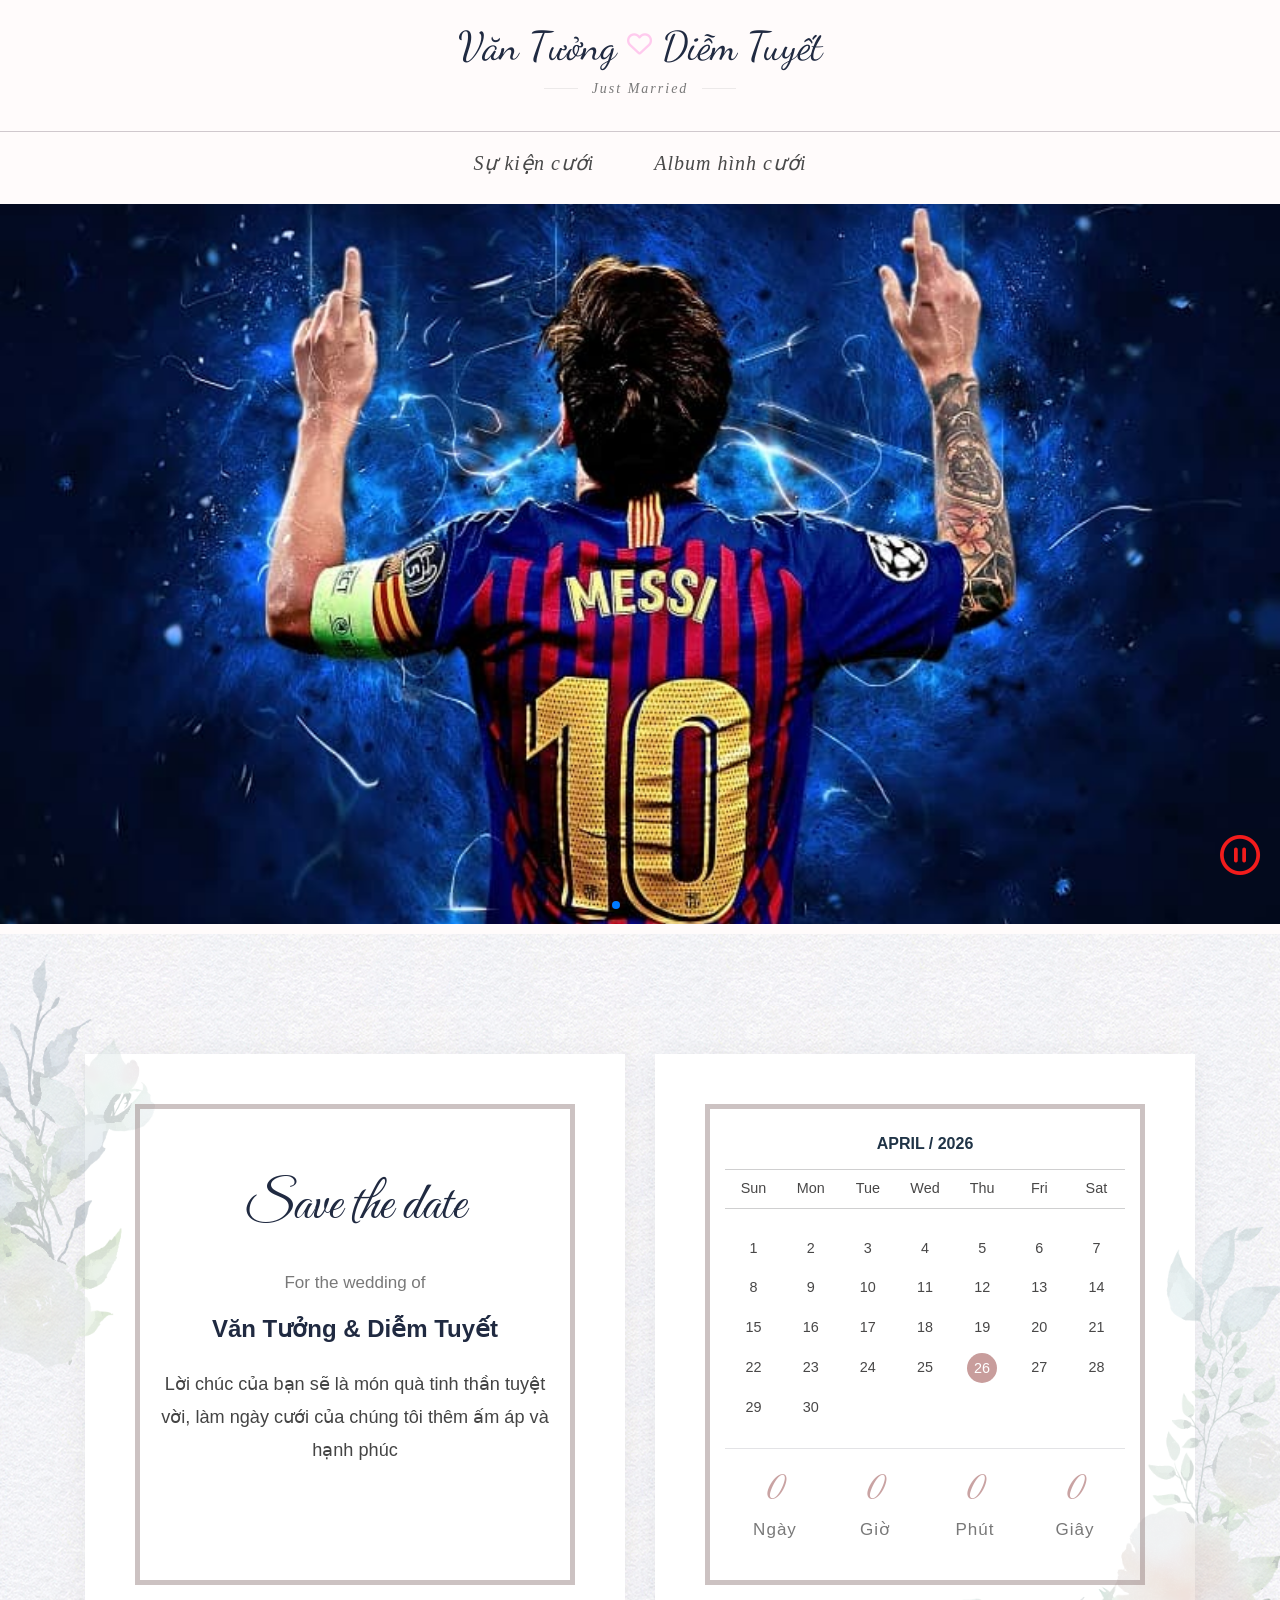
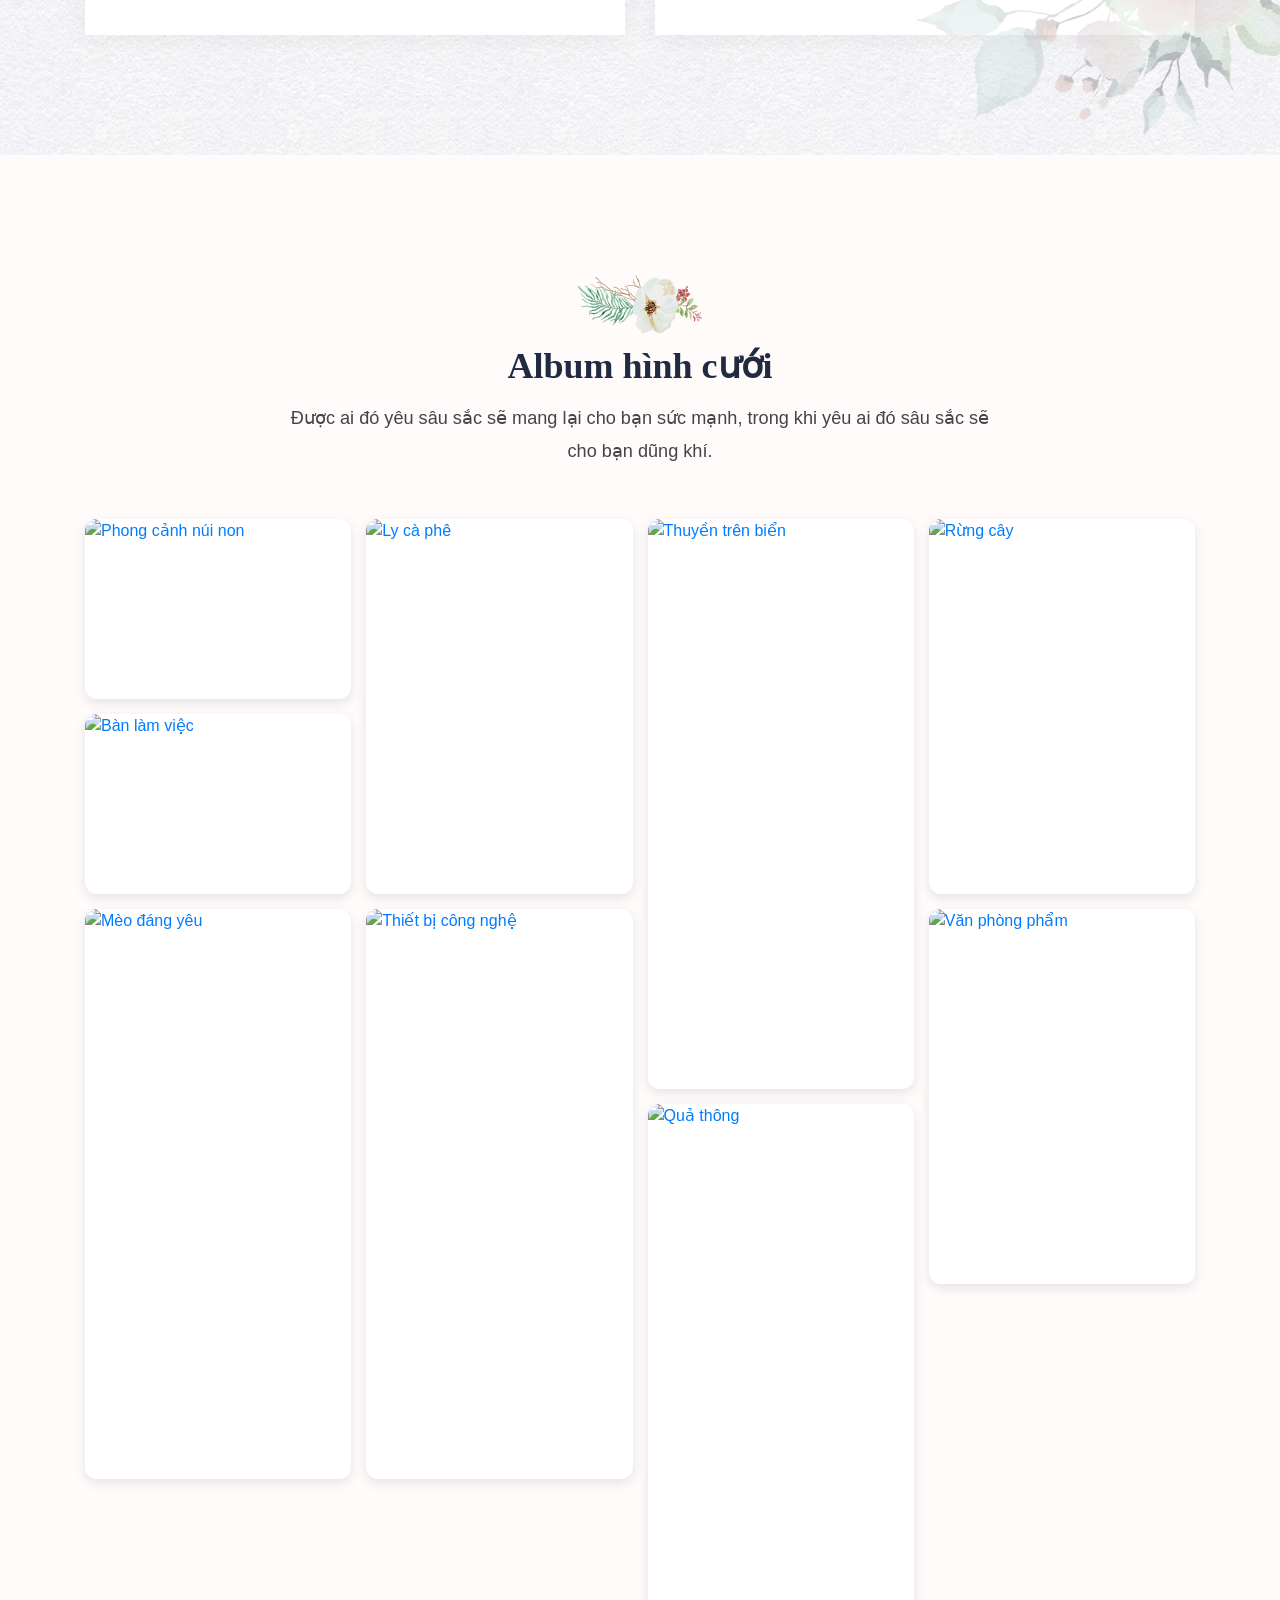
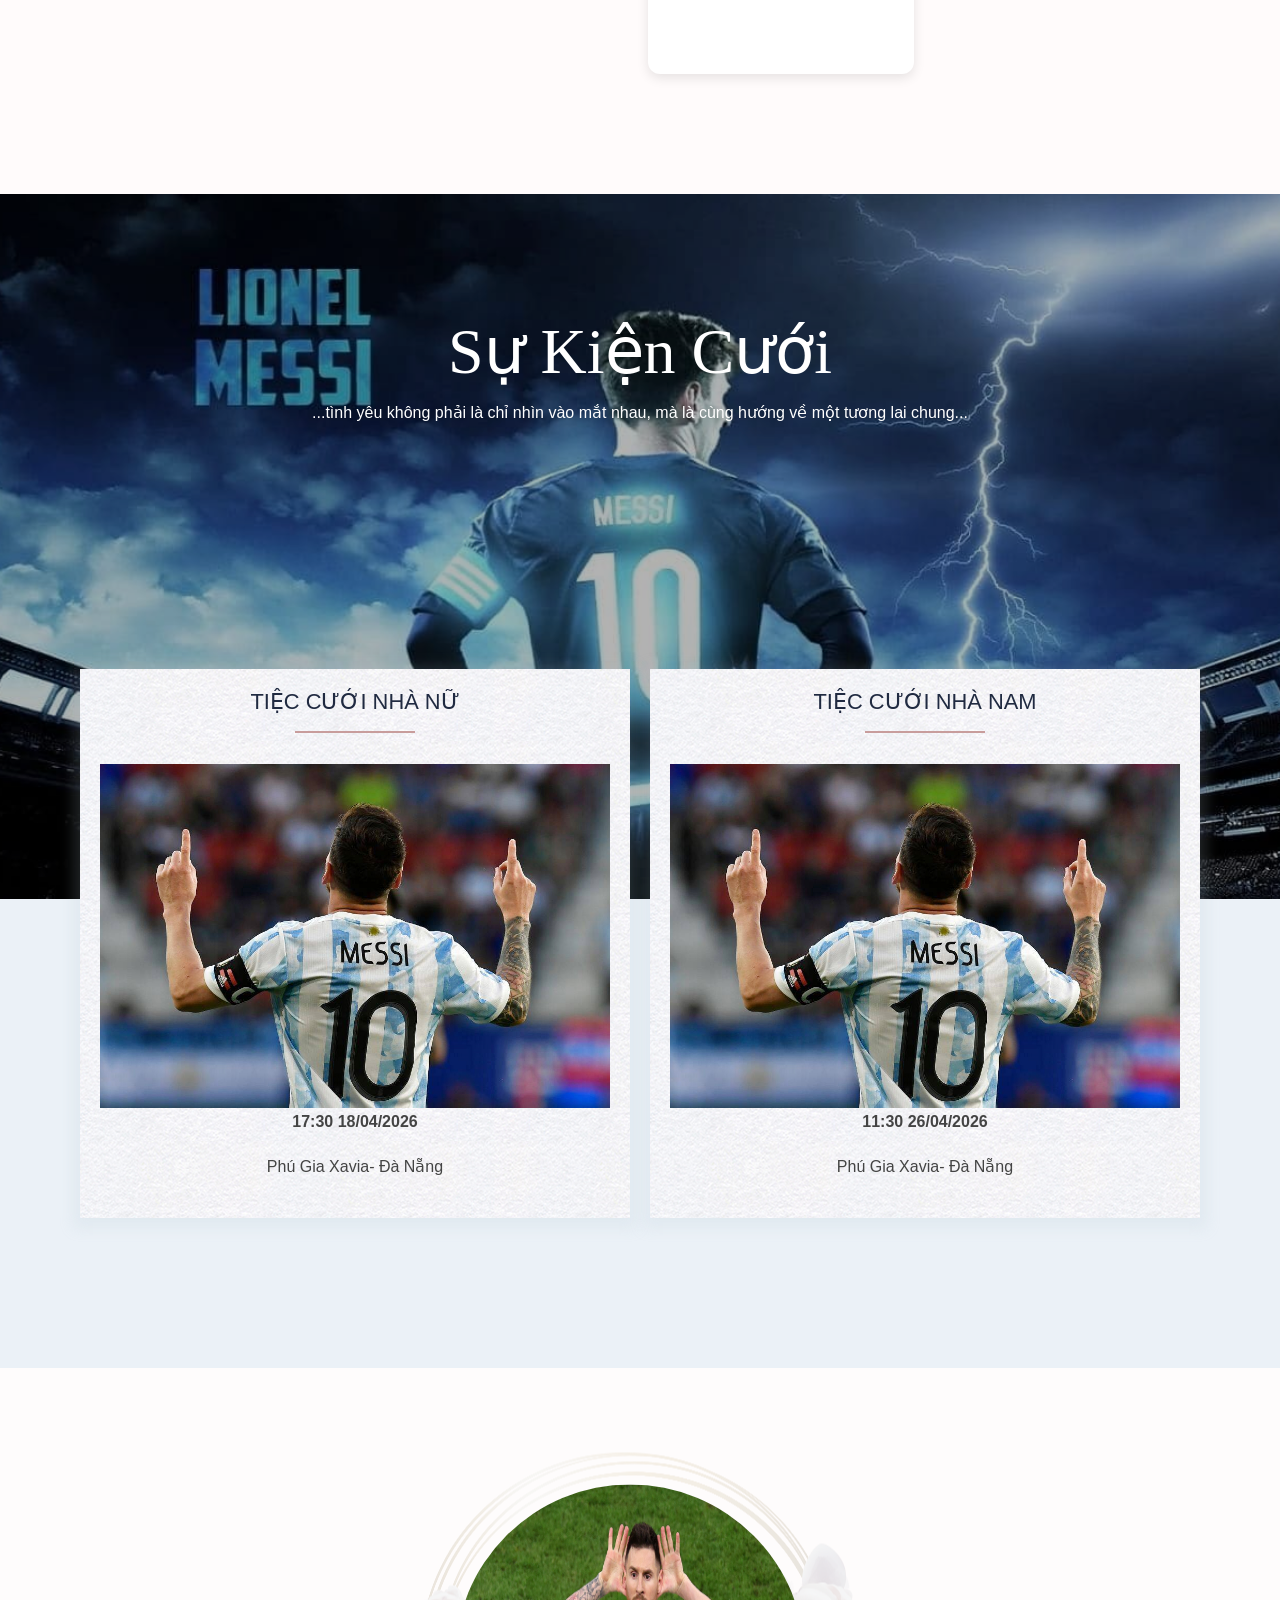
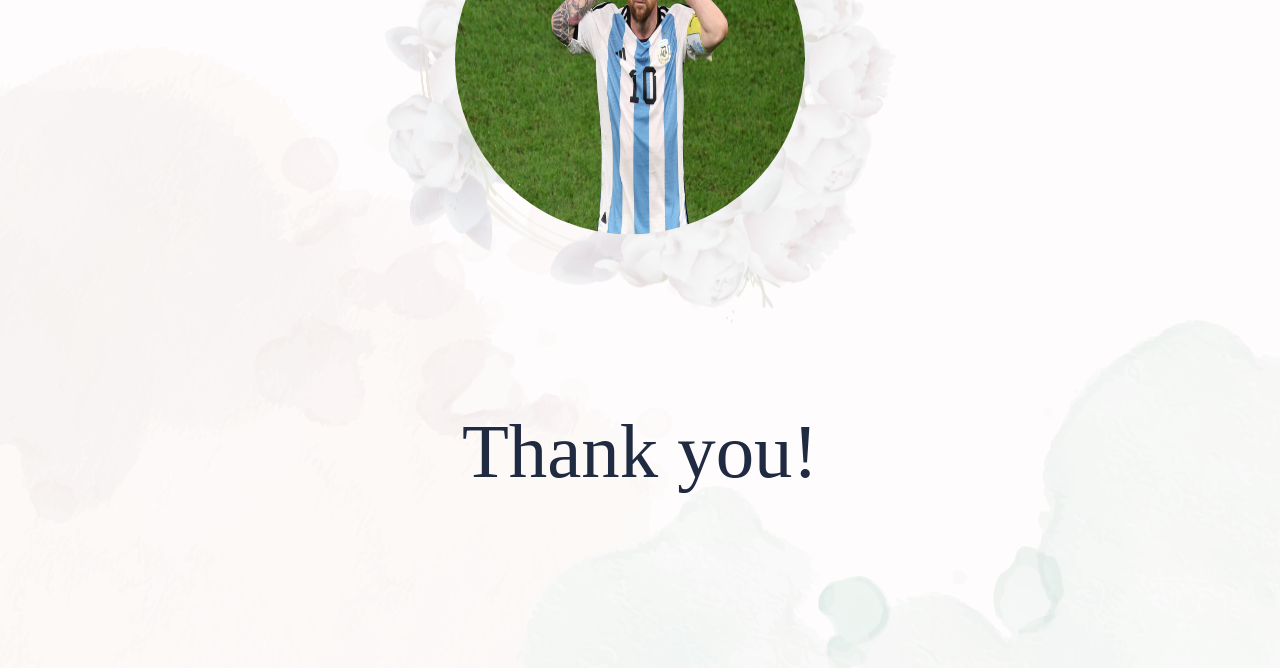
==== commit 5fe6d696: "[fix] update code" ====
--- a/index.html
+++ b/index.html
@@ -82,11 +82,11 @@
           <li><a href="#events">Sự kiện cưới</a></li>
           <li><a href="#gallery">Album hình cưới</a></li>
           <!-- <li><a href="#contact">Sổ lưu bút</a></li> -->
-          <li><a href="#donate">Mừng cưới</a></li>
+          <!-- <li><a href="#donate">Mừng cưới</a></li> -->
         </ul>
       </nav>
+      <!-- Swiper -->
       <div>
-        <!-- Swiper -->
         <div class="swiper mySwiper">
           <div class="swiper-wrapper">
             <div class="swiper-slide">
@@ -112,7 +112,10 @@
           class="music-icon"
           style="font-size: 2em; cursor: pointer"
         >
-          <i class="fa-solid fa-circle-play fa-spin" style="color: #f40101"></i>
+          <i
+            class="fa-regular fa-circle-play fa-spin fa-lg"
+            style="color: #f21c1c"
+          ></i>
         </span>
         <p class="music-play-warning">Bấm vào đây để phát/dừng nhạc</p>
       </div>
@@ -490,25 +493,11 @@
             <div class="col col-xs-12">
               <div class="event-grids clearfix">
                 <div class="grid section-bg-img">
-                  <h3>TIỆC CƯỚI NHÀ NAM</h3>
-                  <div class="image-wrap">
-                    <img src="./assets/images/anh-messi-02.jpg" alt="" />
-                  </div>
-                  <p><strong>11:30 15/09/2024</strong></p>
-                  <p>
-                    <span>Phú Gia Xavia- </span>
-                    Đà Nẵng
-                  </p>
-                  <div class="calendar-button">
-                    <div class="atcb-initialized"></div>
-                  </div>
-                </div>
-                <div class="grid section-bg-img">
                   <h3>TIỆC CƯỚI NHÀ NỮ</h3>
                   <div class="image-wrap">
                     <img src="./assets/images/anh-messi-02.jpg" alt="" />
                   </div>
-                  <p><strong>11:30 15/09/2024</strong></p>
+                  <p><strong>17:30 18/04/2026</strong></p>
                   <p>
                     <span>Phú Gia Xavia- </span>
                     Đà Nẵng
@@ -522,7 +511,7 @@
                   <div class="image-wrap">
                     <img src="./assets/images/anh-messi-02.jpg" alt="" />
                   </div>
-                  <p><strong>11:30 15/09/2024</strong></p>
+                  <p><strong>11:30 26/04/2026</strong></p>
                   <p>
                     <span>Phú Gia Xavia- </span>
                     Đà Nẵng
@@ -531,26 +520,12 @@
                     <div class="atcb-initialized"></div>
                   </div>
                 </div>
-                <div class="grid section-bg-img">
-                  <h3>TIỆC CƯỚI NHÀ NAM</h3>
-                  <div class="image-wrap">
-                    <img src="./assets/images/anh-messi-02.jpg" alt="" />
-                  </div>
-                  <p><strong>11:30 15/09/2024</strong></p>
-                  <p>
-                    <span>Phú Gia Xavia- </span>
-                    Đà Nẵng
-                  </p>
-                  <div class="calendar-button">
-                    <div class="atcb-initialized"></div>
-                  </div>
-                </div>
               </div>
             </div>
           </div>
         </div>
       </section>
-      <section
+      <!-- <section
         class="donate-section section-padding section-bg-color"
         id="donate"
       >
@@ -624,7 +599,7 @@
           </div>
           <div class="row"></div>
         </div>
-      </section>
+      </section> -->
     </body>
     <footer class="site-footer footer-style-1">
       <div class="inner">
@@ -666,10 +641,10 @@
       function updateIcon() {
         if (audio.paused) {
           icon.innerHTML =
-            '<i class="fa-solid fa-circle-play" style="color: #f40101;"></i>';
+            '<i class="fa-regular fa-circle-pause fa-lg" style="color: #f21c1c;"></i>';
         } else {
           icon.innerHTML =
-            '<i class="fa-solid fa-circle-play fa-spin" style="color: #f40101;"></i>';
+            '<i class="fa-regular fa-circle-play fa-spin fa-lg" style="color: #f21c1c;"></i>';
         }
       }
       icon.addEventListener("click", () => {
--- a/my-wedding.css
+++ b/my-wedding.css
@@ -8,6 +8,7 @@
 
 body {
     background: #fffbfb;
+    overflow-x: hidden;
 }
 
 h1,
@@ -29,7 +30,6 @@
 }
 
 .wedding-title {
-    /* color: #494949; */
     color: #202a41;
     /* font-style: italic; */
     font-weight: unset;
@@ -414,7 +414,8 @@
 .invitation-section {
     display: block;
     padding: 120px 0;
-    background: url('./assets/images//bg.png') !important;
+    background: url('./assets/images/bg.png') !important;
+    overflow: hidden;
 }
 
 .invitation-box {
@@ -593,7 +594,7 @@
     animation-delay: 0s, 0s
 }
 
-*/ .snowflake:nth-of-type(1) {
+.snowflake:nth-of-type(1) {
     left: 10%;
     -webkit-animation-delay: 1s, 1s;
     animation-delay: 1s, 1s
@@ -631,8 +632,8 @@
 
 .snowflake:nth-of-type(7) {
     left: 70%;
-    -webkit-animation-delay: 6s, 2s;
-    animation-delay: 6s, 2s
+    -webkit-animation-delay: 0s, 0s;
+    animation-delay: 0s, 0s
 }
 
 .snowflake:nth-of-type(8) {
@@ -642,7 +643,7 @@
 }
 
 .snowflake:nth-of-type(9) {
-    left: 90%;
+    left: 100%;
     -webkit-animation-delay: 3s, 6s, 2s;
     animation-delay: 6s, 2s
 }
@@ -883,7 +884,9 @@
 }
 
 .footer-style-1 .couple-pic img {
-    max-width: 75%;
+    width: 350px;
+    height: 350px;
+    /* max-width: 75%; */
     border-radius: 50%;
     position: absolute;
     left: 48%;
@@ -928,7 +931,7 @@
 
 .music-player:hover~.music-play-warning,
 .music-player:hover .music-play-warning {
-    right: 48px;
+    right: 58px;
     opacity: 1;
     color: red;
     width: 220px;
@@ -991,7 +994,7 @@
 
 .event-section .event-grids .grid {
     background: #fff;
-    width: calc(25% - 20px);
+    width: calc(50% - 20px);
     float: left;
     padding: 20px;
     margin: 0 10px 30px;
@@ -1279,10 +1282,22 @@
         width: 100% !important;
     }
 
+    .col-md-8 {
+        flex: 0 0 100%;
+        max-width: 100%;
+    }
+
+    .invitation-section .calendar-box {
+        padding-top: 70px;
+        padding-bottom: 271px;
+    }
+
     .invitation-section .invitation-box {
         max-width: 500px;
         margin: 50px auto;
         height: auto !important;
+
+        /* height: 720px !important; */
     }
 
     .invitation-section .invitation-box .left-vec {
@@ -1323,6 +1338,14 @@
 
 /* Mobile - CHỈ HIỆN 4 ẢNH */
 @media (max-width: 767px) {
+    .wedding-title {
+        font-size: 2.2rem;
+    }
+
+    .swiper {
+        height: 550px;
+    }
+
     .wedding-navbar-list li {
         margin: 0 10px;
     }
@@ -1332,11 +1355,12 @@
     }
 
     .invitation-section {
-        padding: 80px 0;
+        padding: 40px 0;
     }
 
     .invitation-section .invitation-box.left {
         margin-top: 0;
+        padding-bottom: 186px;
     }
 
     .invitation-section .invitation-box {
@@ -1372,6 +1396,7 @@
 
     .invitation-section .invitation-box.calendar-box {
         margin: 0 auto;
+        padding-bottom: 76px;
     }
 
     .invitation-section .invitation-box {
@@ -1409,7 +1434,8 @@
     }
 
     .footer-style-1 {
-        height: 50vh;
+        height: 600px;
+        min-height: auto;
     }
 
     .footer-style-1 h2 {
@@ -1418,12 +1444,17 @@
         margin: 0;
     }
 
+    .footer-style-1 .couple-pic img {
+        width: 210px;
+        height: 210px;
+    }
+
     .music-player {
-        bottom: 60px;
+        bottom: 20px;
     }
 
     .event-section {
-        padding-bottom: 60px;
+        padding-bottom: 20px;
     }
 
     .event-section .top-area {
@@ -1496,6 +1527,18 @@
     }
 }
 
+@media (max-width: 578px) {
+    .col-md-6 {
+        flex: 0 0 100%;
+        max-width: 100%;
+    }
+
+    .invitation-section .invitation-box {
+        padding-bottom: 30px !important;
+    }
+}
+
+
 /* Mobile nhỏ */
 @media (max-width: 480px) {
     .pswp-gallery {
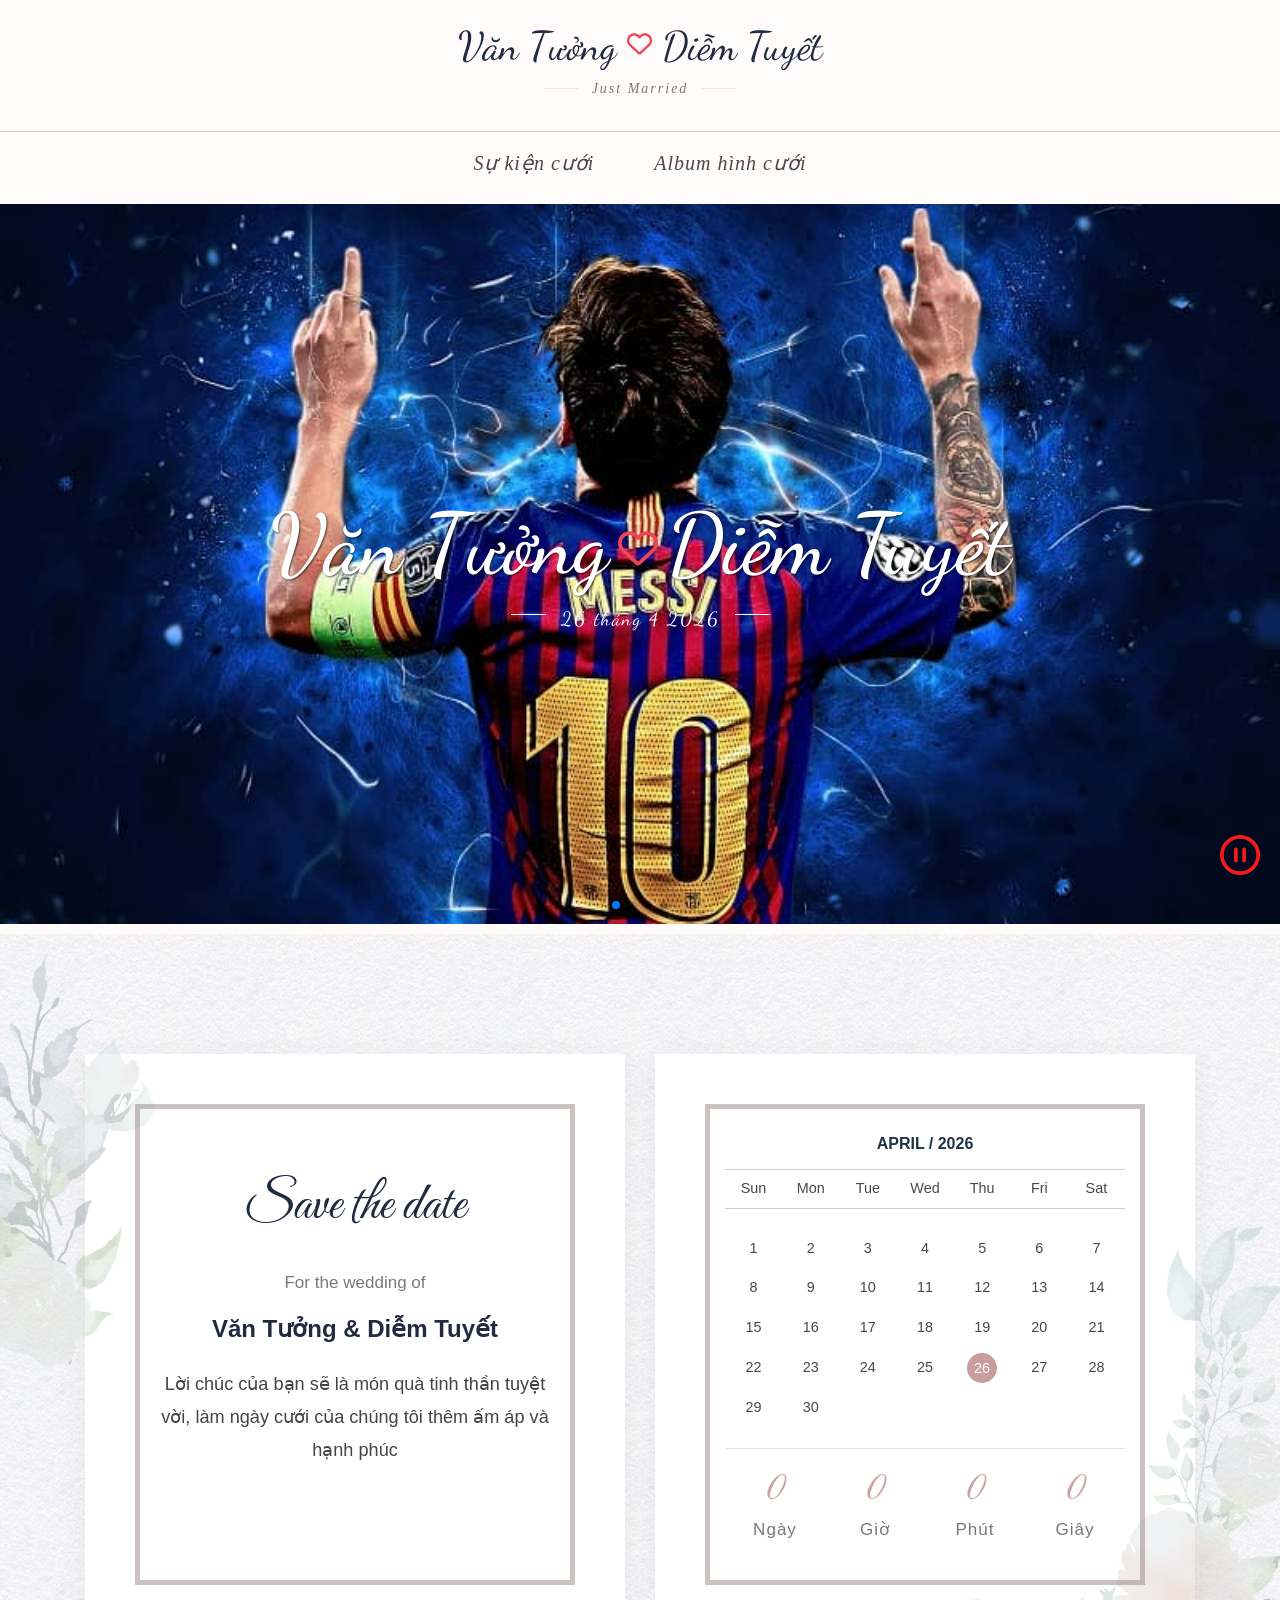
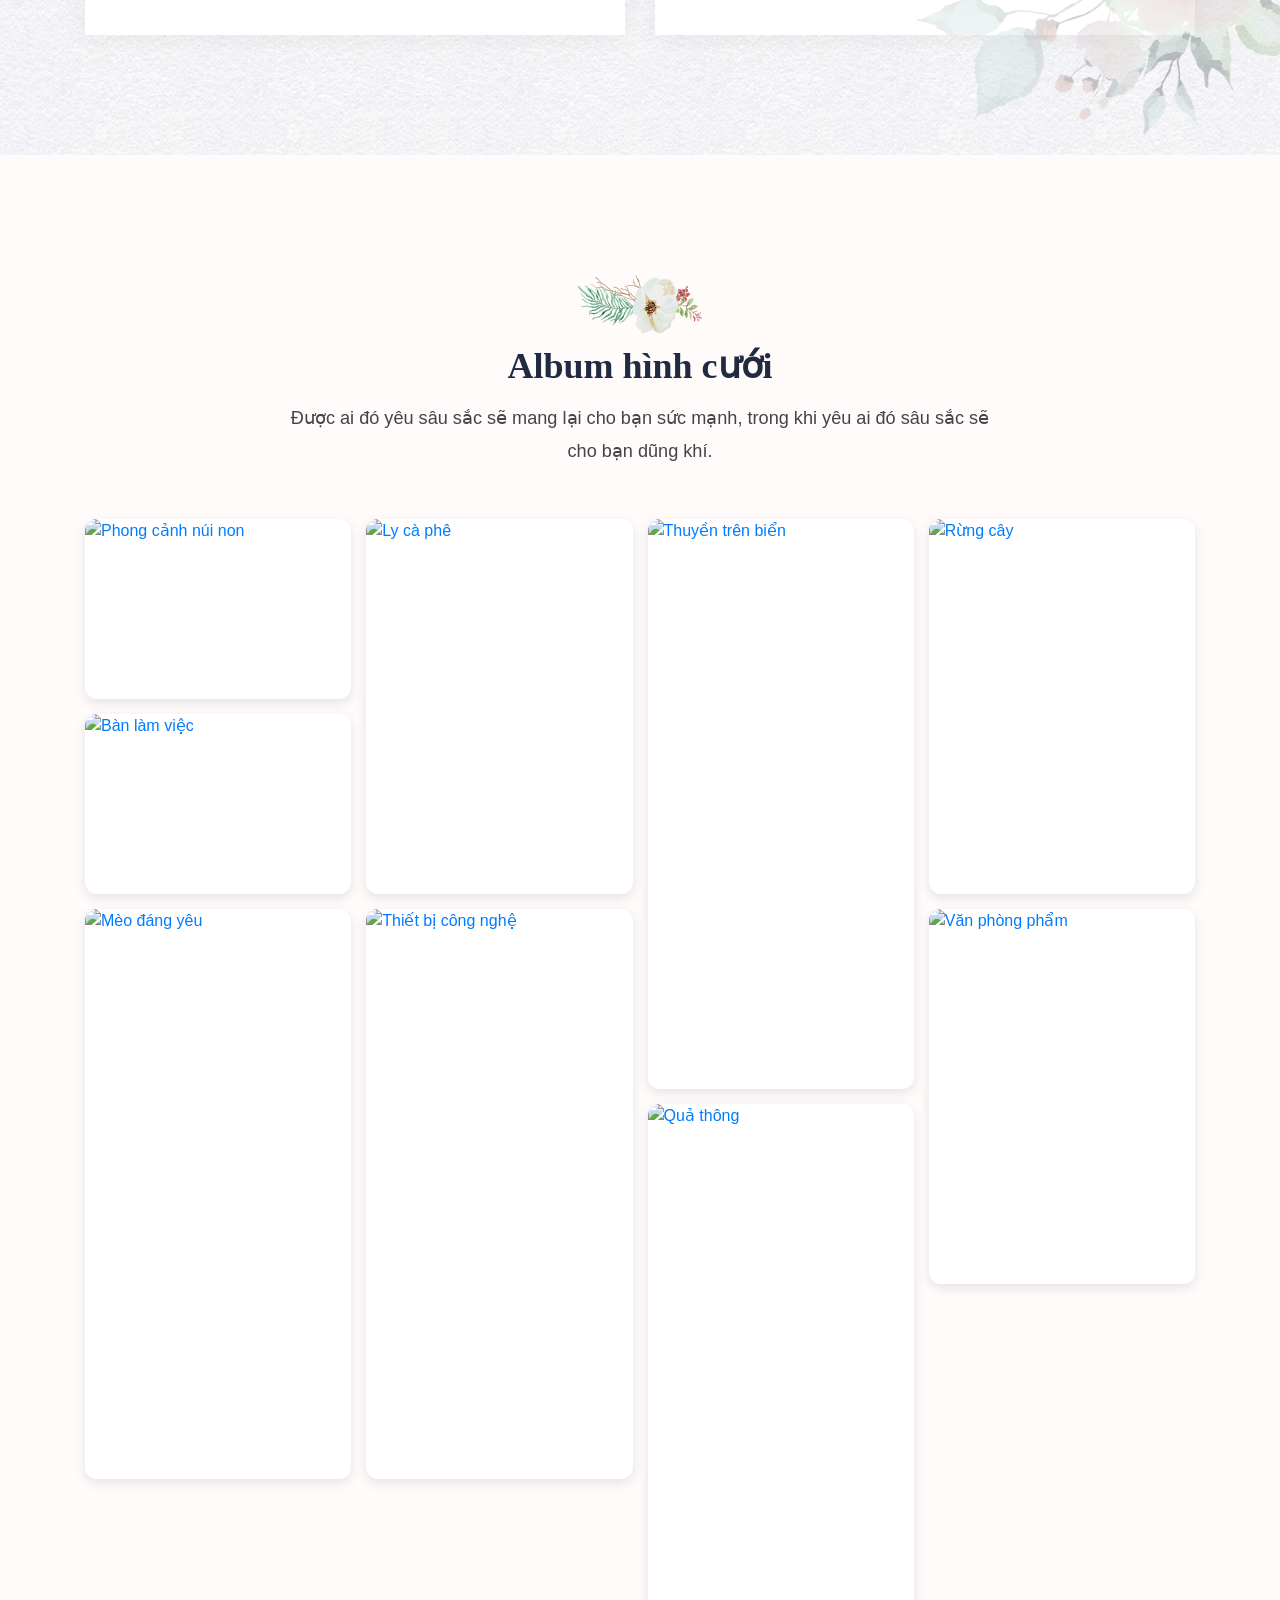
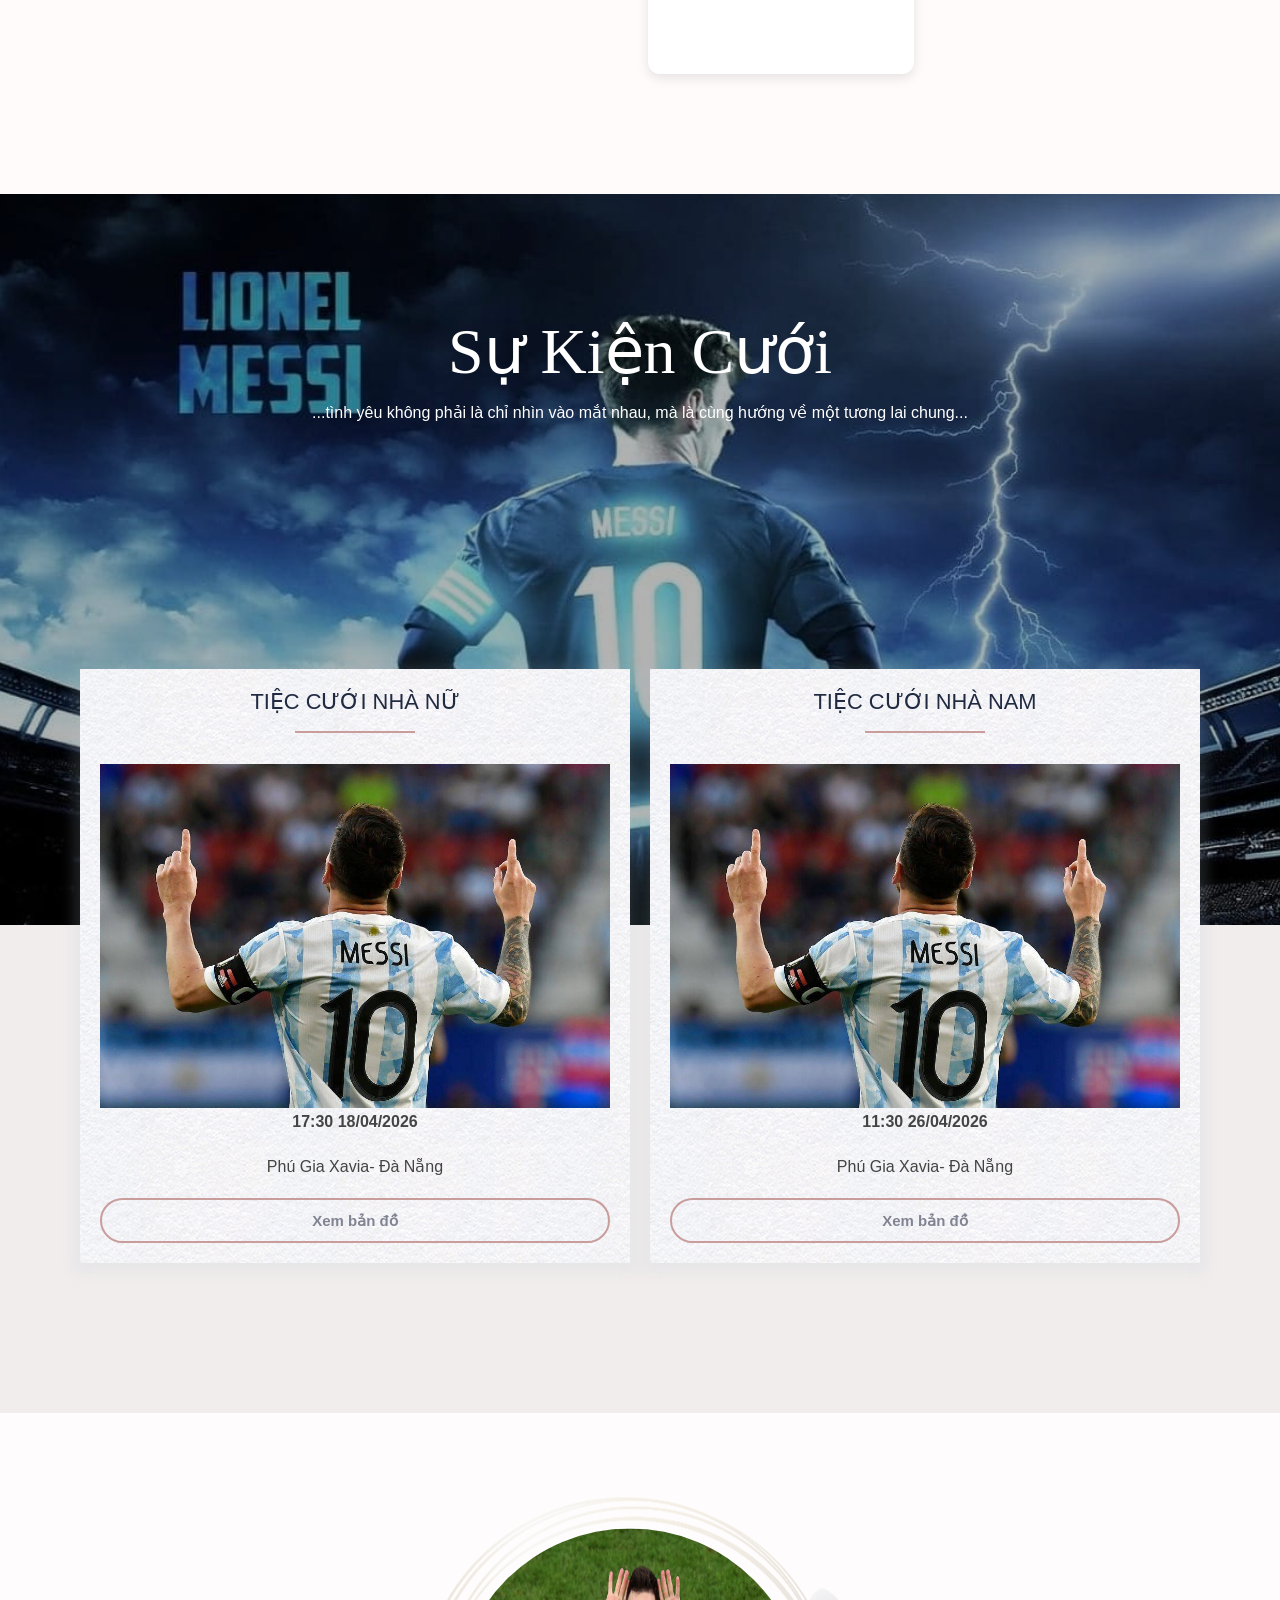
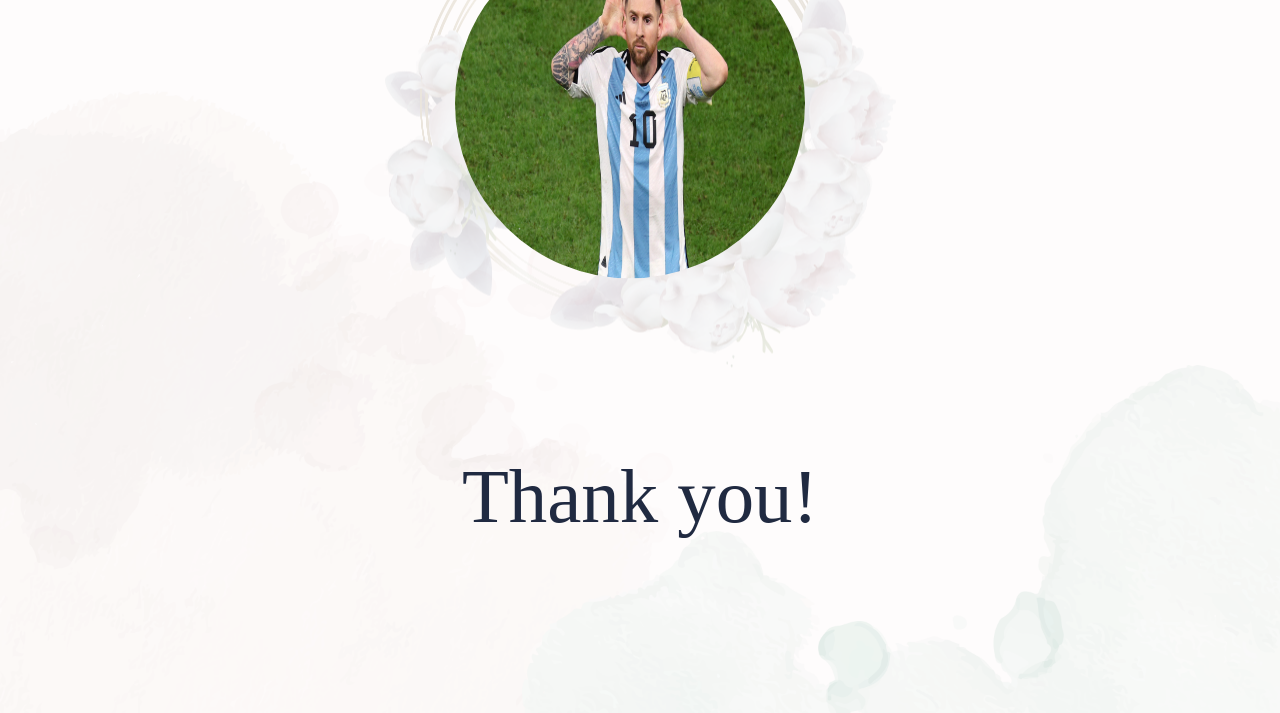
==== commit 541056ad: "update code" ====
--- a/index.html
+++ b/index.html
@@ -77,17 +77,29 @@
     <body>
       <nav class="wedding-navbar">
         <ul class="wedding-navbar-list">
-          <!-- <li><a href="#home">Cặp đôi</a></li> -->
-          <!-- <li><a href="#about">Chuyện tình yêu</a></li> -->
           <li><a href="#events">Sự kiện cưới</a></li>
           <li><a href="#gallery">Album hình cưới</a></li>
-          <!-- <li><a href="#contact">Sổ lưu bút</a></li> -->
-          <!-- <li><a href="#donate">Mừng cưới</a></li> -->
         </ul>
       </nav>
       <!-- Swiper -->
       <div>
         <div class="swiper mySwiper">
+          <div class="slide-main-text">
+            <div class="container">
+              <div class="slide-title">
+                <h2>
+                  <span>Văn Tưởng</span>
+                  <i
+                    class="fa-regular fa-heart fa-2xs wedding-title-icon"
+                  ></i>
+                  <span>Diễm Tuyết</span>
+                </h2>
+              </div>
+              <div class="wedding-date">
+                <span> 26 tháng 4 2026 </span>
+              </div>
+            </div>
+          </div>
           <div class="swiper-wrapper">
             <div class="swiper-slide">
               <img src="./assets/images/anh-messi-01.jpg" alt="" />
@@ -122,34 +134,34 @@
       <div>
         <div class="snowflakes">
           <div class="snowflake">
-            <img src="./assets/images/heart-drop-icon.png" width="25" />
-          </div>
-          <div class="snowflake">
-            <img src="./assets/images/heart-drop-icon.png" width="25" />
-          </div>
-          <div class="snowflake">
-            <img src="./assets/images/heart-drop-icon.png" width="25" />
-          </div>
-          <div class="snowflake">
-            <img src="./assets/images/heart-drop-icon.png" width="25" />
-          </div>
-          <div class="snowflake">
-            <img src="./assets/images/heart-drop-icon.png" width="25" />
-          </div>
-          <div class="snowflake">
-            <img src="./assets/images/heart-drop-icon.png" width="25" />
-          </div>
-          <div class="snowflake">
-            <img src="./assets/images/heart-drop-icon.png" width="25" />
-          </div>
-          <div class="snowflake">
-            <img src="./assets/images/heart-drop-icon.png" width="25" />
-          </div>
-          <div class="snowflake">
-            <img src="./assets/images/heart-drop-icon.png" width="25" />
-          </div>
-          <div class="snowflake">
-            <img src="./assets/images/heart-drop-icon.png" width="25" />
+            <img src="./assets/images/heart.png" width="25" />
+          </div>
+          <div class="snowflake">
+            <img src="./assets/images/heart.png" width="25" />
+          </div>
+          <div class="snowflake">
+            <img src="./assets/images/heart.png" width="25" />
+          </div>
+          <div class="snowflake">
+            <img src="./assets/images/heart.png" width="25" />
+          </div>
+          <div class="snowflake">
+            <img src="./assets/images/heart.png" width="25" />
+          </div>
+          <div class="snowflake">
+            <img src="./assets/images/heart.png" width="25" />
+          </div>
+          <div class="snowflake">
+            <img src="./assets/images/heart.png" width="25" />
+          </div>
+          <div class="snowflake">
+            <img src="./assets/images/heart.png" width="25" />
+          </div>
+          <div class="snowflake">
+            <img src="./assets/images/heart.png" width="25" />
+          </div>
+          <div class="snowflake">
+            <img src="./assets/images/heart.png" width="25" />
           </div>
         </div>
       </div>
@@ -277,64 +289,6 @@
               </div>
             </div>
           </div>
-          <!-- <div class="pswp-gallery" id="my-gallery">
-              <div class="pswp-gallery__item">
-                <a
-                  href="./assets/images/anh-messi-04.webp"
-                  data-pswp-width="1200"
-                  data-pswp-height="800"
-                  target="_blank"
-                >
-                  <img
-                    src="./assets/images/anh-messi-04.webp"
-                    alt="Phong cảnh núi non"
-                  />
-                </a>
-                <div class="image-caption">Phong cảnh núi non</div>
-              </div>
-              <div class="pswp-gallery__item">
-                <a
-                  href="./assets/images/anh-messi-01.jpg"
-                  data-pswp-width="1200"
-                  data-pswp-height="800"
-                  target="_blank"
-                >
-                  <img
-                    src="./assets/images/anh-messi-01.jpg"
-                    alt="Phong cảnh núi non"
-                  />
-                </a>
-                <div class="image-caption">Phong cảnh núi non</div>
-              </div>
-              <div class="pswp-gallery__item">
-                <a
-                  href="./assets/images/anh-messi-02.jpg"
-                  data-pswp-width="1200"
-                  data-pswp-height="800"
-                  target="_blank"
-                >
-                  <img
-                    src="./assets/images/anh-messi-02.jpg"
-                    alt="Phong cảnh núi non"
-                  />
-                </a>
-                <div class="image-caption">Phong cảnh núi non</div>
-              </div>
-              <div class="pswp-gallery__item">
-                <a
-                  href="./assets/images/anh-messi-03.jpg"
-                  data-pswp-width="1200"
-                  data-pswp-height="800"
-                  target="_blank"
-                >
-                  <img
-                    src="./assets/images/anh-messi-03.jpg"
-                    alt="Phong cảnh núi non"
-                  />
-                </a>
-                <div class="image-caption">Phong cảnh núi non</div>
-              </div>
-            </div> -->
           <div class="pswp-gallery" id="my-gallery">
             <!-- Ảnh 1 -->
             <div class="pswp-gallery__item gallery-item-1">
@@ -408,7 +362,6 @@
               </a>
             </div>
 
-            <!-- Ảnh 6 - Ẩn trên mobile -->
             <div class="pswp-gallery__item gallery-item-6">
               <a
                 href="https://picsum.photos/id/60/1920/1200"
@@ -423,7 +376,6 @@
               </a>
             </div>
 
-            <!-- Ảnh 7 - Ẩn trên mobile -->
             <div class="pswp-gallery__item gallery-item-7">
               <a
                 href="https://picsum.photos/id/70/2560/1707"
@@ -438,7 +390,6 @@
               </a>
             </div>
 
-            <!-- Ảnh 8 - Ẩn trên mobile -->
             <div class="pswp-gallery__item gallery-item-8">
               <a
                 href="https://picsum.photos/id/80/3888/2592"
@@ -453,7 +404,6 @@
               </a>
             </div>
 
-            <!-- Ảnh 9 - Ẩn trên mobile -->
             <div class="pswp-gallery__item gallery-item-9">
               <a
                 href="https://picsum.photos/id/90/5184/3456"
@@ -503,7 +453,14 @@
                     Đà Nẵng
                   </p>
                   <div class="calendar-button">
-                    <div class="atcb-initialized"></div>
+                    <div class="atcb-initialized">
+                      <a
+                        class="see-location-btn"
+                        href="https://www.google.com/maps/place/Ph%C3%BA+Gia+Xavia+Restaurant/@16.0430496,108.2234035,18.74z/data=!4m6!3m5!1s0x31421944f53b4955:0x39233d7e59760bd1!8m2!3d16.0426043!4d108.2244288!16s%2Fg%2F11srbpvzhy?entry=ttu&g_ep=EgoyMDI2MDExMy4wIKXMDSoASAFQAw%3D%3D"
+                        target="_blank"
+                        >Xem bản đồ</a
+                      >
+                    </div>
                   </div>
                 </div>
                 <div class="grid section-bg-img">
@@ -517,89 +474,21 @@
                     Đà Nẵng
                   </p>
                   <div class="calendar-button">
-                    <div class="atcb-initialized"></div>
-                  </div>
-                </div>
-              </div>
-            </div>
-          </div>
-        </div>
-      </section>
-      <!-- <section
-        class="donate-section section-padding section-bg-color"
-        id="donate"
-      >
-        <div class="container">
-          <div class="row">
-            <div class="col col-md-8 col-md-offset-2 col-sm-10 col-sm-offset-1">
-              <div class="section-title">
-                <h2>Hộp mừng cưới</h2>
-              </div>
-            </div>
-          </div>
-          <div class="row">
-            <div class="col col-xs-12">
-              <div id="donate-modal">
-                <div class="donate-modal-content">
-                  <div class="donate-modal-body">
-                    <div class="donate-box">
-                      <div class="donate-card">
-                        <h3>Mừng cưới đến chú rể</h3>
-                        <img
-                          class="qr-code-image"
-                          src="./assets/images/anh-messi-02.jpg"
-                          alt=""
-                        />
-                        <p>
-                          "Ngân hàng: "
-                          <strong>Viettin Bank</strong>
-                        </p>
-                        <p>
-                          "Tên tài khoản: "
-                          <strong>ĐẶNG VĂN TƯỞNG</strong>
-                        </p>
-                        <p>
-                          "Số tài khoản: "
-                          <strong>123132312321</strong>
-                        </p>
-                        <p>
-                          "Chi nhánh: "
-                          <strong>Đà Nẵng</strong>
-                        </p>
-                      </div>
-                      <div class="donate-card">
-                        <h3>Mừng cưới đến cô dâu</h3>
-                        <img
-                          class="qr-code-image"
-                          src="./assets/images/anh-messi-02.jpg"
-                          alt=""
-                        />
-                        <p>
-                          "Ngân hàng: "
-                          <strong>Viettin Bank</strong>
-                        </p>
-                        <p>
-                          "Tên tài khoản: "
-                          <strong>PHÙNG THỊ DIỄM TUYẾT</strong>
-                        </p>
-                        <p>
-                          "Số tài khoản: "
-                          <strong>123132312321</strong>
-                        </p>
-                        <p>
-                          "Chi nhánh: "
-                          <strong>Đà Nẵng</strong>
-                        </p>
-                      </div>
+                    <div class="atcb-initialized">
+                      <a
+                        class="see-location-btn"
+                        href="https://www.google.com/maps/place/Ph%C3%BA+Gia+Xavia+Restaurant/@16.0430496,108.2234035,18.74z/data=!4m6!3m5!1s0x31421944f53b4955:0x39233d7e59760bd1!8m2!3d16.0426043!4d108.2244288!16s%2Fg%2F11srbpvzhy?entry=ttu&g_ep=EgoyMDI2MDExMy4wIKXMDSoASAFQAw%3D%3D"
+                        target="_blank"
+                        >Xem bản đồ</a
+                      >
                     </div>
                   </div>
                 </div>
               </div>
             </div>
           </div>
-          <div class="row"></div>
         </div>
-      </section> -->
+      </section>
     </body>
     <footer class="site-footer footer-style-1">
       <div class="inner">
@@ -618,6 +507,10 @@
     <script>
       // Playlist
       const playlist = [
+        {
+          title: "Chi Can Co Nhau",
+          url: "./assets/music/chi-can-co-nhau.mp3",
+        },
         {
           title: "I Do",
           url: "./assets/music/i-do.mp3",
--- a/my-wedding.css
+++ b/my-wedding.css
@@ -55,8 +55,7 @@
 }
 
 .wedding-title-icon {
-    color: #ffcaee;
-    /* color: #c89d9c;; */
+    color: #f14456;
 }
 
 .wedding-subtitle::after {
@@ -648,8 +647,29 @@
     animation-delay: 6s, 2s
 }
 
-
-
+.see-location-btn {
+    font-size: 15px;
+    font-weight: bold;
+    padding: 10px 21px 8px;
+    border: 2px solid #c89d9c;
+    color: #818492;
+    border-radius: 60px;
+    display: block;
+    text-decoration: none;
+    -webkit-transition: all 0.2s;
+    -moz-transition: all 0.2s;
+    -o-transition: all 0.2s;
+    -ms-transition: all 0.2s;
+    transition: all 0.2s;
+}
+
+.see-location-btn:hover {
+    background-color: #c89d9c;
+    color: #fff;
+}
+a:hover {
+    text-decoration: none;
+}
 /* album */
 .gallery-section {
     padding-bottom: 105px;
@@ -1008,7 +1028,85 @@
 }
 
 .section-bg-color-2 {
-    background: #ebf1f7;
+    background: #F2EDED;
+}
+
+
+
+.wedding-date span {
+    color: #fff;
+    font-weight: 300;
+    font-size: 18px;
+    font-size: 1.2rem;
+    display: inline-block;
+    position: relative;
+    letter-spacing: 2px;
+    text-shadow: 0px 3px 7px rgba(0, 0, 0, 0.35);
+}
+
+
+.slide-main-text {
+    width: 100%;
+    height: 100%;
+    position: absolute;
+    left: 0;
+    top: 0;
+    background-size: cover;
+    background-position: center;
+    display: -webkit-box;
+    display: -ms-flexbox;
+    display: flex;
+    -webkit-box-pack: center;
+    -ms-flex-pack: center;
+    justify-content: center;
+    -webkit-box-align: center;
+    -ms-flex-align: center;
+    align-items: center;
+    text-align: center;
+    z-index: 10;
+}
+
+.slide-title h2 span{
+    font-family: "Dancing Script", cursive;
+    font-size: 5.33333rem;
+    color: #fff;
+    margin: 0.3em 0 0;
+    text-shadow: 1px 1px 2px rgba(0, 0, 0, 0.6);
+}
+.slide-title h2 i{
+    font-size: 40px;
+}
+
+.wedding-date span {
+    color: #fff;
+    font-weight: 300;
+    font-size: 18px;
+    font-size: 1.2rem;
+    display: inline-block;
+    position: relative;
+    letter-spacing: 2px;
+    text-shadow: 0px 3px 7px rgba(0, 0, 0, 0.35);
+    font-family: "Dancing Script", cursive;
+
+}
+.wedding-date span:before, .hero-style-4 .wedding-date span:before, .static-hero .wedding-date span:before, .static-hero-s2 .wedding-date span:before, .static-hero-s3 .wedding-date span:before, .static-hero-s4 .wedding-date span:before {
+    content: "";
+    background: #fff;
+    width: 35px;
+    height: 1px;
+    position: absolute;
+    left: -50px;
+    top: 9px;
+}
+
+.wedding-date span:after, .hero-style-4 .wedding-date span:after, .static-hero .wedding-date span:after, .static-hero-s2 .wedding-date span:after, .static-hero-s3 .wedding-date span:after, .static-hero-s4 .wedding-date span:after {
+    content: "";
+    background: #fff;
+    width: 35px;
+    height: 1px;
+    position: absolute;
+    right: -50px;
+    top: 9px;
 }
 
 .event-section .event-grids h3 {
@@ -1295,10 +1393,16 @@
     .invitation-section .invitation-box {
         max-width: 500px;
         margin: 50px auto;
-        height: auto !important;
-
-        /* height: 720px !important; */
-    }
+        /* height: auto !important; */
+
+        height: 720px !important;
+    }
+    .slide-title h2 span{
+    font-size: 3.33333rem;
+}
+    .slide-title h2 i{
+    font-size: 25px;
+}
 
     .invitation-section .invitation-box .left-vec {
         width: 150px;
@@ -1361,13 +1465,23 @@
     .invitation-section .invitation-box.left {
         margin-top: 0;
         padding-bottom: 186px;
+        width: 300px !important;
+        height: 380px !important;
     }
 
     .invitation-section .invitation-box {
         max-width: 300px;
         padding: 46px 40px;
         margin: 50px auto;
-    }
+        height: auto !important;
+    }
+
+    .slide-title h2 span{
+    font-size: 2rem;
+}
+    .slide-title h2 i{
+    font-size: 20px;
+}
 
     .invitation-section .invitation-box:before {
         width: calc(100% - 40px);
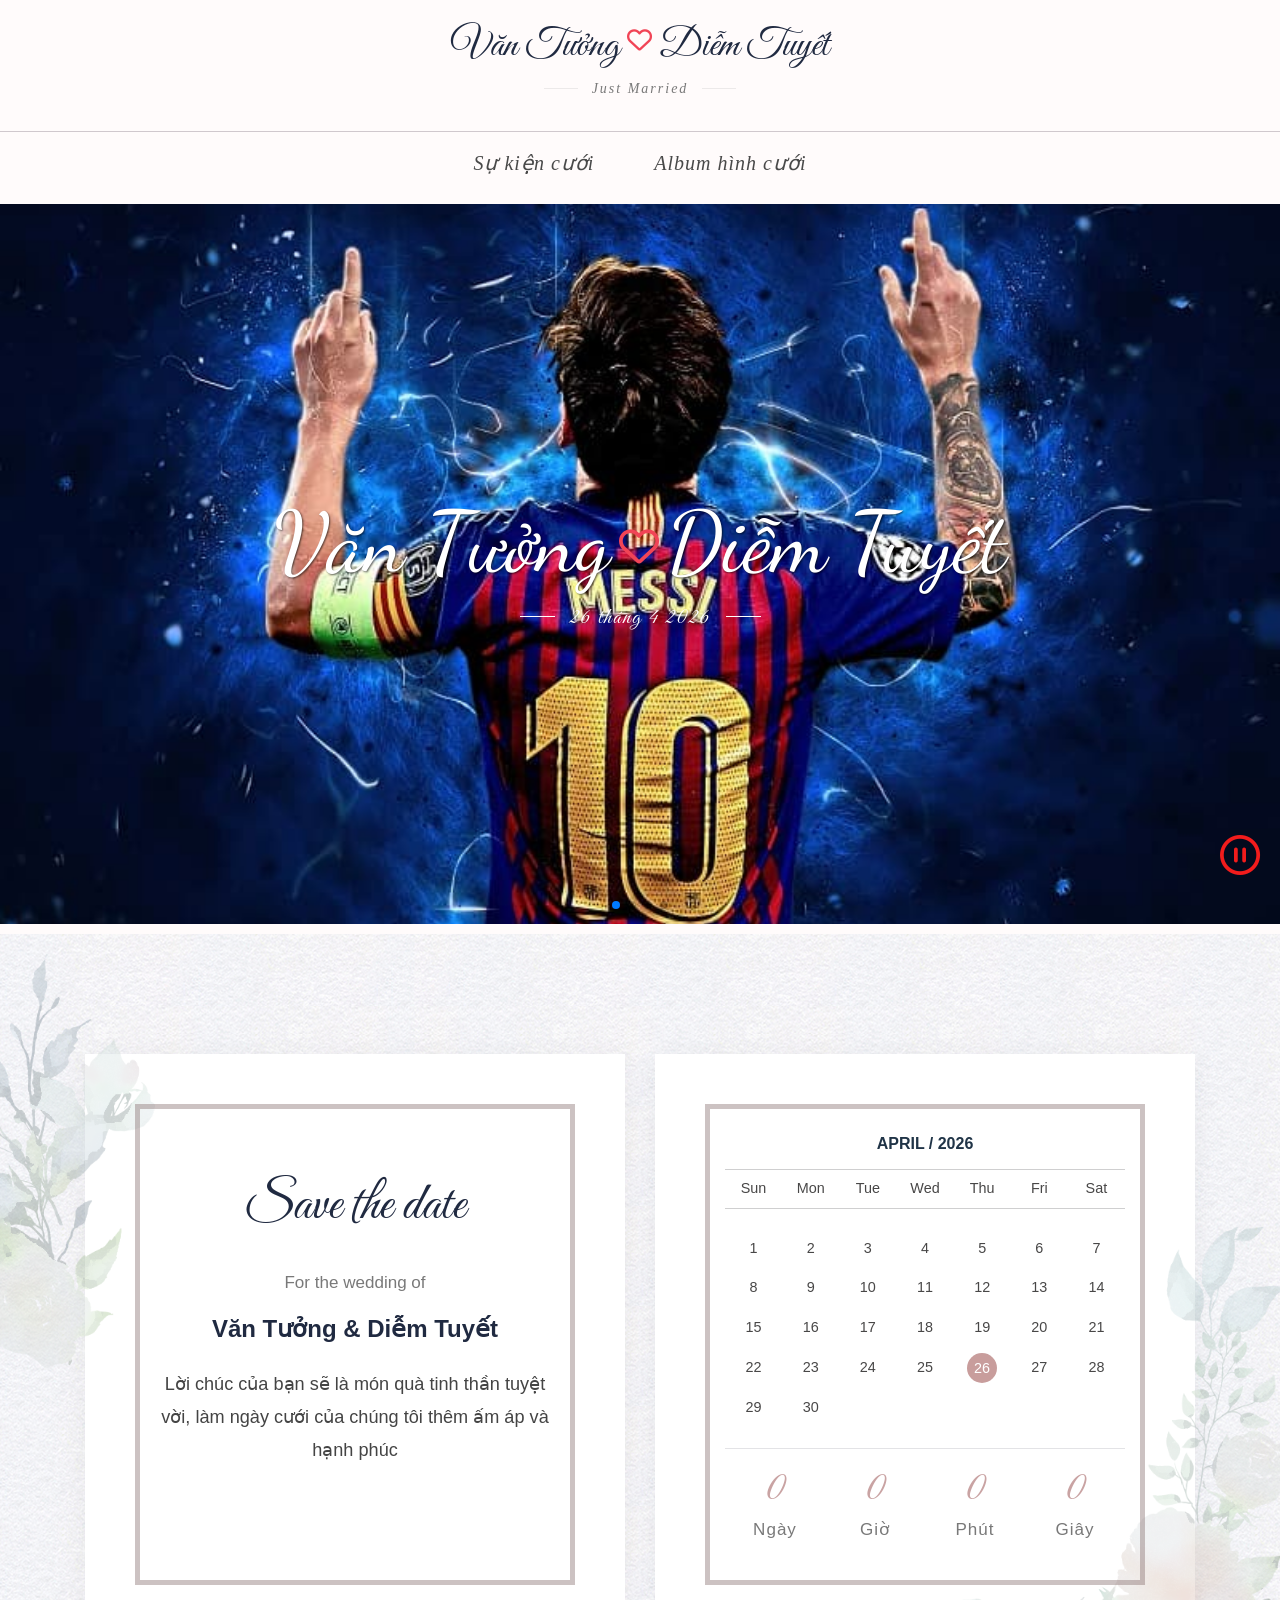
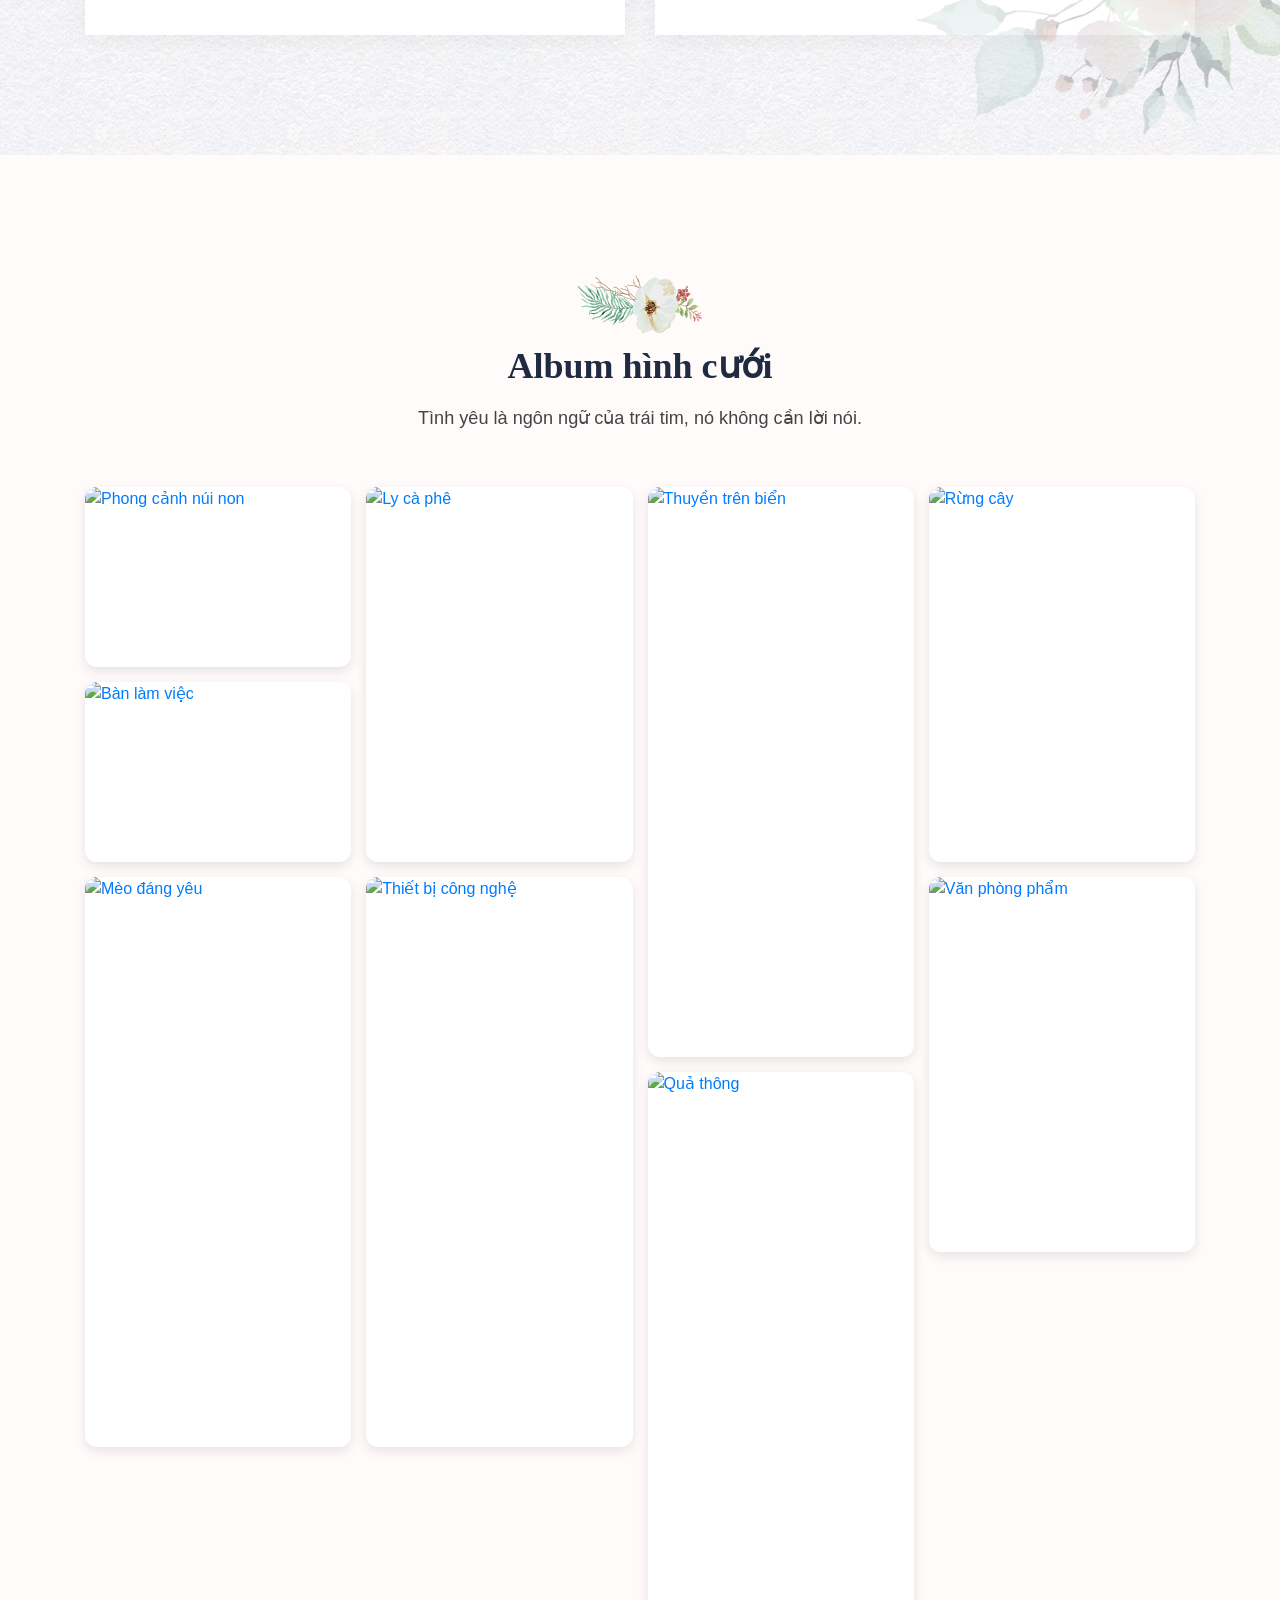
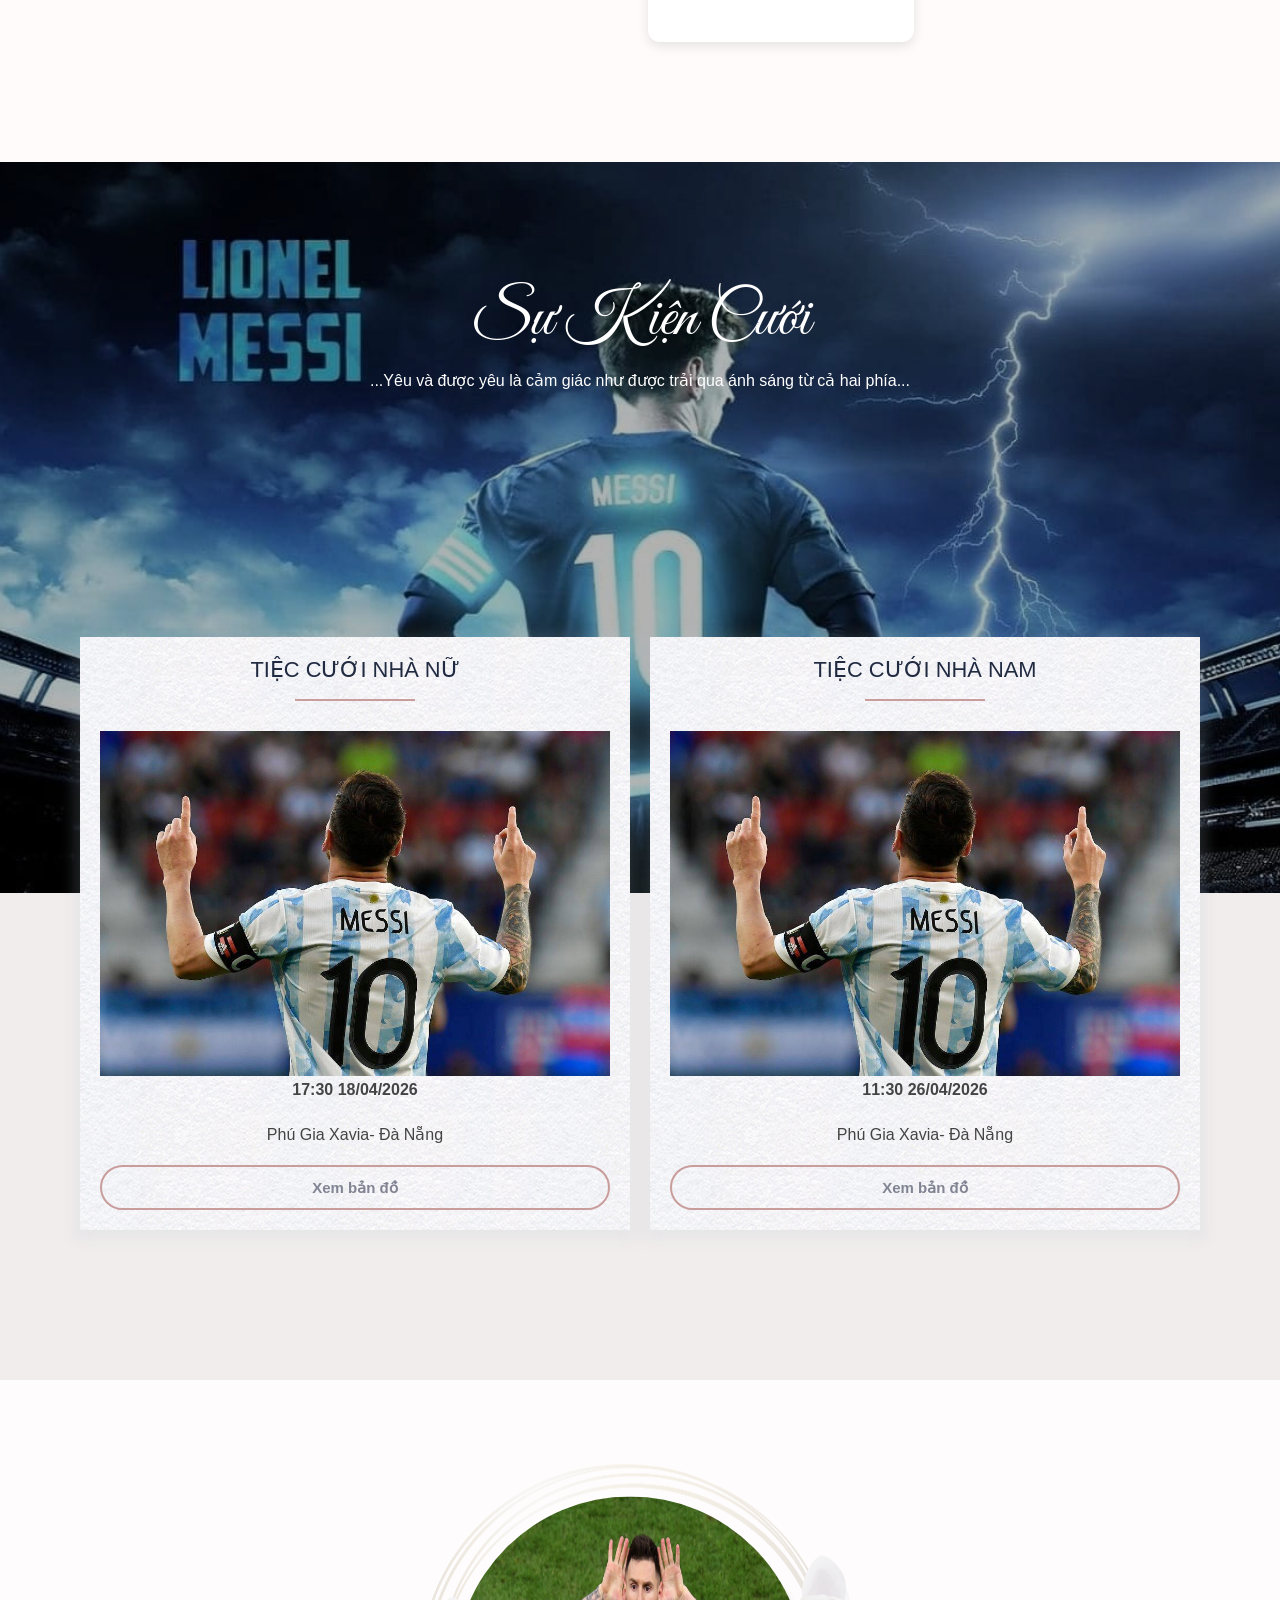
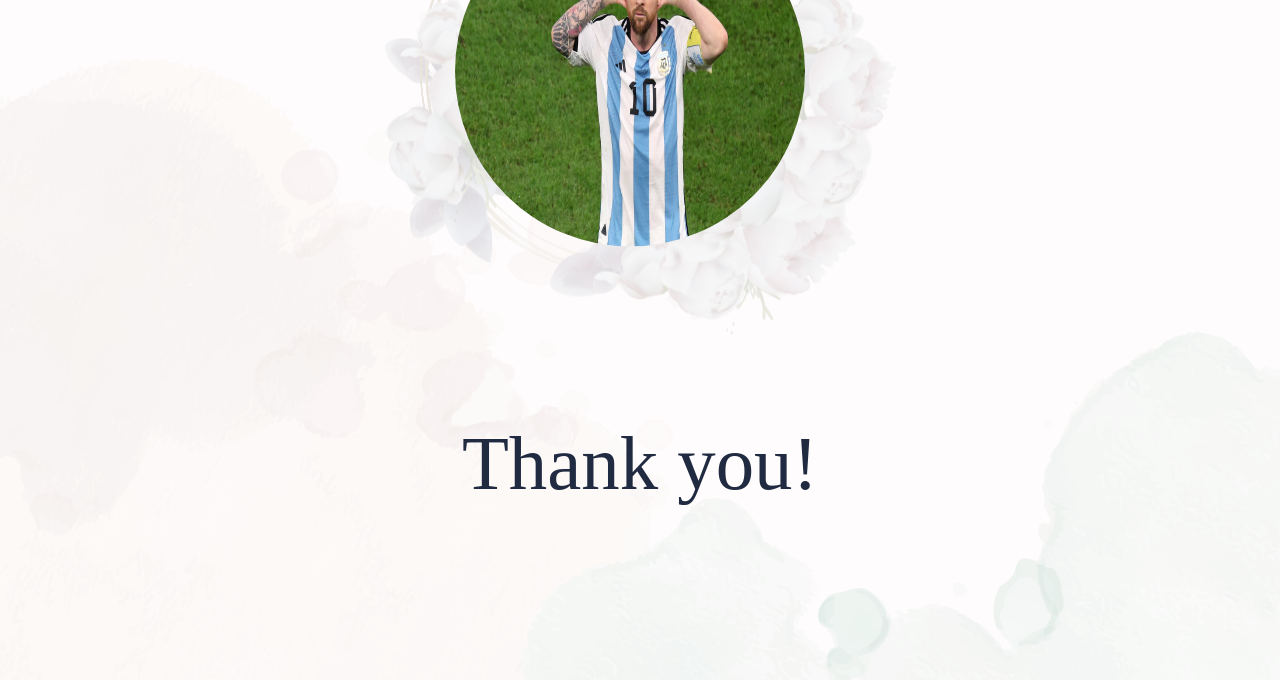
==== commit 70c74026: "update code" ====
--- a/index.html
+++ b/index.html
@@ -43,10 +43,10 @@
 
     <link rel="stylesheet" href="my-wedding.css" />
   </head>
-  <!-- <body oncontextmenu="return false" onkeydown="if(event.keyCode==123||(event.ctrlKey&&event.shiftKey&&event.keyCode==73)){return false;}"> -->
+  <body oncontextmenu="return false" onkeydown="if(event.keyCode==123||(event.ctrlKey&&event.shiftKey&&event.keyCode==73)){return false;}">
 
   <body>
-    <!-- <script>
+    <script>
         // Disable right-click and some common inspect shortcuts
         document.addEventListener('contextmenu', event => event.preventDefault());
         document.addEventListener('keydown', event => {
@@ -60,7 +60,7 @@
                 event.preventDefault();
             }
         });
-    </script> -->
+    </script>
     <header>
       <span class="wedding-header">
         <h1 class="wedding-title">
@@ -83,15 +83,27 @@
       </nav>
       <!-- Swiper -->
       <div>
-        <div class="swiper mySwiper">
+        <div class="swiper mySwiper" style="position: relative">
+          <div class="swiper-wrapper">
+            <div class="swiper-slide">
+              <img src="./assets/images/anh-messi-01.jpg" alt="" />
+            </div>
+            <div class="swiper-slide">
+              <img src="./assets/images/anh-messi-02.jpg" alt="" />
+            </div>
+            <div class="swiper-slide">
+              <img src="./assets/images/anh-messi-03.jpg" alt="" />
+            </div>
+            <div class="swiper-slide">
+              <img src="./assets/images/anh-messi-04.webp" alt="" />
+            </div>
+          </div>
           <div class="slide-main-text">
             <div class="container">
               <div class="slide-title">
                 <h2>
                   <span>Văn Tưởng</span>
-                  <i
-                    class="fa-regular fa-heart fa-2xs wedding-title-icon"
-                  ></i>
+                  <i class="fa-regular fa-heart fa-2xs wedding-title-icon"></i>
                   <span>Diễm Tuyết</span>
                 </h2>
               </div>
@@ -100,21 +112,7 @@
               </div>
             </div>
           </div>
-          <div class="swiper-wrapper">
-            <div class="swiper-slide">
-              <img src="./assets/images/anh-messi-01.jpg" alt="" />
-            </div>
-            <div class="swiper-slide">
-              <img src="./assets/images/anh-messi-02.jpg" alt="" />
-            </div>
-            <div class="swiper-slide">
-              <img src="./assets/images/anh-messi-03.jpg" alt="" />
-            </div>
-            <div class="swiper-slide">
-              <img src="./assets/images/anh-messi-04.webp" alt="" />
-            </div>
-            <div class="swiper-pagination"></div>
-          </div>
+          <div class="swiper-pagination"></div>
         </div>
       </div>
       <div class="music-player">
@@ -283,8 +281,7 @@
               <div class="section-title">
                 <h2>Album hình cưới</h2>
                 <p>
-                  Được ai đó yêu sâu sắc sẽ mang lại cho bạn sức mạnh, trong khi
-                  yêu ai đó sâu sắc sẽ cho bạn dũng khí.
+                  Tình yêu là ngôn ngữ của trái tim, nó không cần lời nói.
                 </p>
               </div>
             </div>
@@ -433,8 +430,8 @@
         >
           <h2>Sự Kiện Cưới</h2>
           <p>
-            ...tình yêu không phải là chỉ nhìn vào mắt nhau, mà là cùng hướng về
-            một tương lai chung...
+            ...Yêu và được yêu là cảm giác như được trải qua ánh sáng từ cả hai
+            phía...
           </p>
         </div>
 
--- a/my-wedding.css
+++ b/my-wedding.css
@@ -1,14 +1,14 @@
 * {
-    margin: 0;
-    padding: 0;
-    -webkit-box-sizing: border-box;
-    -moz-box-sizing: border-box;
-    box-sizing: border-box;
+  margin: 0;
+  padding: 0;
+  -webkit-box-sizing: border-box;
+  -moz-box-sizing: border-box;
+  box-sizing: border-box;
 }
 
 body {
-    background: #fffbfb;
-    overflow-x: hidden;
+  background: #fffbfb;
+  overflow-x: hidden;
 }
 
 h1,
@@ -17,55 +17,55 @@
 h4,
 h5,
 h6 {
-    color: #202a41;
+  color: #202a41;
 }
 
 html {
-    scroll-behavior: smooth;
+  scroll-behavior: smooth;
 }
 
 header {
-    padding-bottom: 32px;
-    border-bottom: solid 1px #d0c8cd;
+  padding-bottom: 32px;
+  border-bottom: solid 1px #d0c8cd;
 }
 
 .wedding-title {
-    color: #202a41;
-    /* font-style: italic; */
-    font-weight: unset;
-    text-align: center;
-    margin: 22px 0 8px 0;
-    font-family: "Dancing Script", cursive;
-    font-size: 2.5rem;
+  color: #202a41;
+  /* font-style: italic; */
+  font-weight: unset;
+  text-align: center;
+  margin: 22px 0 8px 0;
+  font-family: "Great Vibes", cursive;
+  font-size: 2.5rem;
 }
 
 .wedding-subtitle {
-    font-family: "gf_Roboto variant1", Tofu;
-    font-weight: 400;
-    font-style: italic;
-    text-align: center;
-    /* color: #8f8a8d; */
-    color: #797979;
-    font-size: 14px;
-    display: flex;
-    justify-content: center;
-    align-items: center;
-    letter-spacing: 2px;
-    position: relative;
+  font-family: "gf_Roboto variant1", Tofu;
+  font-weight: 400;
+  font-style: italic;
+  text-align: center;
+  /* color: #8f8a8d; */
+  color: #797979;
+  font-size: 14px;
+  display: flex;
+  justify-content: center;
+  align-items: center;
+  letter-spacing: 2px;
+  position: relative;
 }
 
 .wedding-title-icon {
-    color: #f14456;
+  color: #f14456;
 }
 
 .wedding-subtitle::after {
-    content: "";
-    display: block;
-    width: 34px;
-    height: 1px;
-    background: #ece9e9;
-    margin-left: 14px;
-    /* content: "";
+  content: "";
+  display: block;
+  width: 34px;
+  height: 1px;
+  background: #ece9e9;
+  margin-left: 14px;
+  /* content: "";
     background: #ece9e9;
     width: 35px;
     height: 1px;
@@ -75,1087 +75,1100 @@
 }
 
 .wedding-subtitle::before {
-    content: "";
-    display: block;
-    width: 34px;
-    height: 1px;
-    background-color: #ece9e9;
-    margin-right: 14px;
+  content: "";
+  display: block;
+  width: 34px;
+  height: 1px;
+  background-color: #ece9e9;
+  margin-right: 14px;
 }
 
 .wedding-navbar {
-    padding: 16px;
+  padding: 16px;
 }
 
 .wedding-navbar-list {
-    display: flex;
-    justify-content: center;
-    align-items: center;
-    list-style: none;
-    padding: 0;
-    margin: 0;
+  display: flex;
+  justify-content: center;
+  align-items: center;
+  list-style: none;
+  padding: 0;
+  margin: 0;
 }
 
 .wedding-navbar-list li {
-    margin: 0 30px;
+  margin: 0 30px;
 }
 
 .wedding-navbar-list a {
-    text-decoration: none;
-    color: #494949;
-    font-family: "gf_Roboto variant1", Tofu;
-    font-weight: 400;
-    font-style: italic;
-    font-size: 20px;
-    letter-spacing: 1px;
-    position: relative;
+  text-decoration: none;
+  color: #494949;
+  font-family: "gf_Roboto variant1", Tofu;
+  font-weight: 400;
+  font-style: italic;
+  font-size: 20px;
+  letter-spacing: 1px;
+  position: relative;
 }
 
 .wedding-navbar-list a:hover {
-    color: #ffcaee;
+  color: #ffcaee;
 }
 
 .wedding-navbar-list a:after {
-    content: "";
-    height: 1px;
-    background-color: #ffcaee;
-    position: absolute;
-    left: 0;
-    right: 0;
-    bottom: -8px;
-    width: 0;
-    transition: width 0.4s cubic-bezier(0.4, 0, 1, 1);
+  content: "";
+  height: 1px;
+  background-color: #ffcaee;
+  position: absolute;
+  left: 0;
+  right: 0;
+  bottom: -8px;
+  width: 0;
+  transition: width 0.4s cubic-bezier(0.4, 0, 1, 1);
 }
 
 .wedding-navbar-list a:hover:after {
-    width: 100%;
+  width: 100%;
 }
 
 .swiper {
-    margin: 10px auto;
-    width: 100%;
-    height: 720px;
+  margin: 10px auto;
+  width: 100%;
+  height: 720px;
 }
 
 .swiper-slide {
-    display: flex;
-    align-items: center;
-    justify-content: center;
-    font-size: 22px;
-    font-weight: bold;
-    color: #fff;
+  display: flex;
+  align-items: center;
+  justify-content: center;
+  font-size: 22px;
+  font-weight: bold;
+  color: #fff;
 }
 
 .swiper-slide img {
-    width: 100%;
-    height: 100%;
-    object-fit: cover;
+  width: 100%;
+  height: 100%;
+  object-fit: cover;
 }
 
 .music-player {
-    position: fixed;
-    bottom: 20px;
-    right: 20px;
-    z-index: 9999;
-    text-align: center;
+  position: fixed;
+  bottom: 20px;
+  right: 20px;
+  z-index: 9999;
+  text-align: center;
 }
 
 .music-player audio {
-    width: 220px;
+  width: 220px;
 }
 
 .music-controls {
-    margin-top: 8px;
-    display: flex;
-    align-items: center;
-    justify-content: space-between;
+  margin-top: 8px;
+  display: flex;
+  align-items: center;
+  justify-content: space-between;
 }
 
 .music-controls button {
-    background: #f5f5f5;
-    border: none;
-    border-radius: 6px;
-    padding: 4px 12px;
-    cursor: pointer;
-    font-size: 14px;
+  background: #f5f5f5;
+  border: none;
+  border-radius: 6px;
+  padding: 4px 12px;
+  cursor: pointer;
+  font-size: 14px;
 }
 
 #track-title {
-    flex: 1;
-    font-weight: bold;
-    margin: 0 8px;
-    font-size: 14px;
+  flex: 1;
+  font-weight: bold;
+  margin: 0 8px;
+  font-size: 14px;
 }
 
 /* filepath: /Users/tuong/Workspace/my-wedding/my-wedding.css */
 .save-the-date-section {
-    display: flex;
-    justify-content: center;
-    align-items: flex-start;
-    gap: 32px;
-    padding-top: 48px;
-    height: 800px;
-    background-image: url('./assets/images/16281553_rm119batch4-mynt-40-leavesframe.jpg');
-    background-size: cover;
+  display: flex;
+  justify-content: center;
+  align-items: flex-start;
+  gap: 32px;
+  padding-top: 48px;
+  height: 800px;
+  background-image: url("./assets/images/16281553_rm119batch4-mynt-40-leavesframe.jpg");
+  background-size: cover;
 }
 
 .save-the-date-box {
-    background: #fff;
-    border-radius: 16px;
-    box-shadow: 0 2px 16px rgba(0, 0, 0, 0.07);
-    padding: 32px 24px;
-    min-width: 340px;
-    max-width: 400px;
-    text-align: center;
-    position: relative;
+  background: #fff;
+  border-radius: 16px;
+  box-shadow: 0 2px 16px rgba(0, 0, 0, 0.07);
+  padding: 32px 24px;
+  min-width: 340px;
+  max-width: 400px;
+  text-align: center;
+  position: relative;
 }
 
 .save-the-date-title {
-    font-family: 'Roboto', serif;
-    font-size: 2em;
-    margin-bottom: 8px;
-    color: #6d6d6d;
+  font-family: "Roboto", serif;
+  font-size: 2em;
+  margin-bottom: 8px;
+  color: #6d6d6d;
 }
 
 .save-the-date-names {
-    font-size: 1.3em;
-    color: #a67c52;
-    margin: 12px 0;
+  font-size: 1.3em;
+  color: #a67c52;
+  margin: 12px 0;
 }
 
 .save-the-date-message {
-    font-size: 1em;
-    color: #7a7a7a;
-    margin-bottom: 18px;
+  font-size: 1em;
+  color: #7a7a7a;
+  margin-bottom: 18px;
 }
 
 .save-the-date-btn {
-    background: #f40101;
-    color: #fff;
-    border: none;
-    border-radius: 24px;
-    padding: 10px 28px;
-    font-size: 1em;
-    cursor: pointer;
-    margin-top: 10px;
-    box-shadow: 0 2px 8px rgba(244, 1, 1, 0.08);
-    transition: background 0.2s;
+  background: #f40101;
+  color: #fff;
+  border: none;
+  border-radius: 24px;
+  padding: 10px 28px;
+  font-size: 1em;
+  cursor: pointer;
+  margin-top: 10px;
+  box-shadow: 0 2px 8px rgba(244, 1, 1, 0.08);
+  transition: background 0.2s;
 }
 
 .save-the-date-btn:hover {
-    background: #c30000;
+  background: #c30000;
 }
 
 .save-the-date-calendar {
-    margin-bottom: 18px;
+  margin-bottom: 18px;
 }
 
 .calendar-header {
-    font-weight: bold;
-    font-size: 1.1em;
-    margin-bottom: 8px;
-    color: #a67c52;
+  font-weight: bold;
+  font-size: 1.1em;
+  margin-bottom: 8px;
+  color: #a67c52;
 }
 
 .calendar-table {
-    width: 100%;
-    border-collapse: collapse;
-    margin-bottom: 8px;
+  width: 100%;
+  border-collapse: collapse;
+  margin-bottom: 8px;
 }
 
 .calendar-table th,
 .calendar-table td {
-    width: 32px;
-    height: 32px;
-    text-align: center;
-    font-size: 1em;
-    color: #7a7a7a;
-    border-radius: 50%;
+  width: 32px;
+  height: 32px;
+  text-align: center;
+  font-size: 1em;
+  color: #7a7a7a;
+  border-radius: 50%;
 }
 
 .calendar-active {
-    background: #e7b8b8;
-    color: #fff;
-    font-weight: bold;
+  background: #e7b8b8;
+  color: #fff;
+  font-weight: bold;
 }
 
 table {
-    width: 100%;
+  width: 100%;
 }
 
 table caption {
-    caption-side: top !important;
+  caption-side: top !important;
 }
 
 .calendar-box {
-    padding-top: 70px;
-    padding-bottom: 90px;
+  padding-top: 70px;
+  padding-bottom: 90px;
 }
 
 .mini_calendar {
-    padding-bottom: 20px;
-    border-bottom: 1px solid #E3E3E6;
+  padding-bottom: 20px;
+  border-bottom: 1px solid #e3e3e6;
 }
 
 caption {
-    padding-top: 8px;
-    padding-bottom: 8px;
-    color: #777;
-    text-align: left;
+  padding-top: 8px;
+  padding-bottom: 8px;
+  color: #777;
+  text-align: left;
 }
 
 .invitation-section .calendar-box .left-vec {
-    display: none;
+  display: none;
 }
 
 .invitation-section .calendar-box table th {
-    text-align: center;
-    padding: 8px 0;
-    color: #484747;
-    border-top: 1px solid #CFCFD0;
-    border-bottom: 1px solid #CFCFD0;
-    font-size: 0.9em;
-    font-weight: normal;
+  text-align: center;
+  padding: 8px 0;
+  color: #484747;
+  border-top: 1px solid #cfcfd0;
+  border-bottom: 1px solid #cfcfd0;
+  font-size: 0.9em;
+  font-weight: normal;
 }
 
 .invitation-section .calendar-box .mini_calendar table tr:nth-child(2) td {
-    padding-top: 20px;
-    height: 60px;
+  padding-top: 20px;
+  height: 60px;
 }
 
 .invitation-section .calendar-box .mini_calendar td {
-    font-size: 0.9em;
-    text-align: center;
-    width: 40px;
-    height: 40px;
-    vertical-align: middle;
-    color: #484747;
+  font-size: 0.9em;
+  text-align: center;
+  width: 40px;
+  height: 40px;
+  vertical-align: middle;
+  color: #484747;
 }
 
 .calendar-month {
-    text-align: center;
-    margin-bottom: 5px;
-    font-weight: 600;
-    color: #203447;
-    text-transform: uppercase;
+  text-align: center;
+  margin-bottom: 5px;
+  font-weight: 600;
+  color: #203447;
+  text-transform: uppercase;
 }
 
 #clock {
-    color: #fff;
-    overflow: hidden;
+  color: #fff;
+  overflow: hidden;
 }
 
 .invitation-section .calendar-box {
-    padding-top: 70px;
-    padding-bottom: 90px;
+  padding-top: 70px;
+  padding-bottom: 90px;
 }
 
 .save-the-date-countdown {
-    display: flex;
-    justify-content: space-around;
-    font-size: 1.2em;
-    color: #a67c52;
-    margin-top: 12px;
+  display: flex;
+  justify-content: space-around;
+  font-size: 1.2em;
+  color: #a67c52;
+  margin-top: 12px;
 }
 
 .invitation-section .calendar-box .mini_calendar td #today {
-    display: inline-block;
-    width: 30px;
-    height: 30px;
-    line-height: 20px;
-    padding: 5px;
-    background-color: rgb(200, 157, 156);
-    color: #fff;
-    border-radius: 50%;
+  display: inline-block;
+  width: 30px;
+  height: 30px;
+  line-height: 20px;
+  padding: 5px;
+  background-color: rgb(200, 157, 156);
+  color: #fff;
+  border-radius: 50%;
 }
 
 .save-the-date-countdown span {
-    display: flex;
-    flex-direction: column;
-    align-items: center;
+  display: flex;
+  flex-direction: column;
+  align-items: center;
 }
 
 .save-the-date-countdown strong {
-    font-size: 1.5em;
-    color: #a67c52;
+  font-size: 1.5em;
+  color: #a67c52;
 }
 
 .count-down-clock {
-    padding-top: 20px;
+  padding-top: 20px;
 }
 
 .countdown {
-    display: flex;
-    justify-content: space-between;
-    text-align: center;
+  display: flex;
+  justify-content: space-between;
+  text-align: center;
 }
 
 .time-box {
-    flex: 1;
+  flex: 1;
 }
 
 .time-box div {
-    font-family: "Great Vibes", cursive;
-    font-size: 42px;
-    color: #c9a3a3;
-    line-height: 1;
+  font-family: "Great Vibes", cursive;
+  font-size: 42px;
+  color: #c9a3a3;
+  line-height: 1;
 }
 
 .time-box span {
-    display: block;
-    margin-top: 6px;
-    font-size: 14px;
-    color: #c9a3a3;
-    letter-spacing: 1px;
-}
-
+  display: block;
+  margin-top: 6px;
+  font-size: 14px;
+  color: #c9a3a3;
+  letter-spacing: 1px;
+}
 
 .invitation-section {
-    display: block;
-    padding: 120px 0;
-    background: url('./assets/images/bg.png') !important;
-    overflow: hidden;
+  display: block;
+  padding: 120px 0;
+  background: url("./assets/images/bg.png") !important;
+  overflow: hidden;
 }
 
 .invitation-box {
-    background: #fff;
-    max-width: 580px;
-    height: 581px;
-    padding: 120px 70px;
-    -webkit-box-shadow: 0px 3px 24px 0px rgba(0, 0, 0, 0.06);
-    box-shadow: 0px 3px 24px 0px rgba(0, 0, 0, 0.06);
-    text-align: center;
-    margin: 0 auto;
-    position: relative;
-    z-index: 1;
+  background: #fff;
+  max-width: 580px;
+  height: 581px;
+  padding: 120px 70px;
+  -webkit-box-shadow: 0px 3px 24px 0px rgba(0, 0, 0, 0.06);
+  box-shadow: 0px 3px 24px 0px rgba(0, 0, 0, 0.06);
+  text-align: center;
+  margin: 0 auto;
+  position: relative;
+  z-index: 1;
 }
 
 .invitation-box::before {
-    content: "";
-    width: calc(100% - 100px);
-    height: calc(100% - 100px);
-    position: absolute;
-    left: 50px;
-    top: 50px;
-    border: 5px solid rgb(129 103 103 / 40%);
+  content: "";
+  width: calc(100% - 100px);
+  height: calc(100% - 100px);
+  position: absolute;
+  left: 50px;
+  top: 50px;
+  border: 5px solid rgb(129 103 103 / 40%);
 }
 
 .left-vec {
-    background: url('./assets/images/invitation-left-img.png') center center / cover no-repeat local;
-    width: 220px;
-    height: 414px;
-    position: absolute;
-    left: -150px;
-    top: -100px;
-    z-index: -1;
+  background: url("./assets/images/invitation-left-img.png") center center /
+    cover no-repeat local;
+  width: 220px;
+  height: 414px;
+  position: absolute;
+  left: -150px;
+  top: -100px;
+  z-index: -1;
 }
 
 .invitation-section .invitation-box.left .right-vec {
-    display: none;
+  display: none;
 }
 
 .right-vec {
-    background: url('./assets/images/invitation-right-image.png') center center / cover no-repeat local;
-    width: 400px;
-    height: 508px;
-    position: absolute;
-    right: -120px;
-    bottom: -100px;
-    z-index: -1;
+  background: url("./assets/images/invitation-right-image.png") center center /
+    cover no-repeat local;
+  width: 400px;
+  height: 508px;
+  position: absolute;
+  right: -120px;
+  bottom: -100px;
+  z-index: -1;
 }
 
 .inner {
-    position: relative;
+  position: relative;
 }
 
 .inner h2 {
-    font-family: "Great Vibes", cursive;
-    font-size: 50px;
-    font-size: 3.33333rem;
-    margin: 0 0 0.6em;
+  font-family: "Great Vibes", cursive;
+  font-size: 50px;
+  font-size: 3.33333rem;
+  margin: 0 0 0.6em;
 }
 
 .inner span {
-    font-size: 16px;
-    font-size: 1.06667rem;
-    font-weight: 300;
-    color: #797979;
+  font-size: 16px;
+  font-size: 1.06667rem;
+  font-weight: 300;
+  color: #797979;
 }
 
 .inner h3 {
-    font-size: 32px;
-    font-size: 1.5rem;
-    font-weight: 600;
-    margin: 0.83em 0 1em;
+  font-size: 32px;
+  font-size: 1.5rem;
+  font-weight: 600;
+  margin: 0.83em 0 1em;
 }
 
 .inner p {
-    font-size: 1.13333rem;
-    margin-bottom: 2em;
+  font-size: 1.13333rem;
+  margin-bottom: 2em;
 }
 
 .container {
-    padding-right: 15px;
-    padding-left: 15px;
-    margin-right: auto;
-    margin-left: auto;
+  padding-right: 15px;
+  padding-left: 15px;
+  margin-right: auto;
+  margin-left: auto;
 }
 
 @media (min-width: 1200px) {
-    .container {
-        width: 1170px;
-    }
-}
-
+  .container {
+    width: 1170px;
+  }
+}
 
 .snowflake {
-    color: #fff;
-    font-size: 1em;
-    font-family: Arial;
-    text-shadow: 0 0 1px #000;
+  color: #fff;
+  font-size: 1em;
+  font-family: Arial;
+  text-shadow: 0 0 1px #000;
 }
 
 @-webkit-keyframes snowflakes-fall {
-    0% {
-        top: -10%
-    }
-
-    100% {
-        top: 100%
-    }
+  0% {
+    top: -10%;
+  }
+
+  100% {
+    top: 100%;
+  }
 }
 
 @-webkit-keyframes snowflakes-shake {
-    0% {
-        -webkit-transform: translateX(0px);
-        transform: translateX(0px)
-    }
-
-    50% {
-        -webkit-transform: translateX(80px);
-        transform: translateX(80px)
-    }
-
-    100% {
-        -webkit-transform: translateX(0px);
-        transform: translateX(0px)
-    }
+  0% {
+    -webkit-transform: translateX(0px);
+    transform: translateX(0px);
+  }
+
+  50% {
+    -webkit-transform: translateX(80px);
+    transform: translateX(80px);
+  }
+
+  100% {
+    -webkit-transform: translateX(0px);
+    transform: translateX(0px);
+  }
 }
 
 @keyframes snowflakes-fall {
-    0% {
-        top: -10%
-    }
-
-    100% {
-        top: 100%
-    }
+  0% {
+    top: -10%;
+  }
+
+  100% {
+    top: 100%;
+  }
 }
 
 @keyframes snowflakes-shake {
-    0% {
-        transform: translateX(0px)
-    }
-
-    50% {
-        transform: translateX(80px)
-    }
-
-    100% {
-        transform: translateX(0px)
-    }
+  0% {
+    transform: translateX(0px);
+  }
+
+  50% {
+    transform: translateX(80px);
+  }
+
+  100% {
+    transform: translateX(0px);
+  }
 }
 
 .snowflake {
-    position: fixed;
-    top: -10%;
-    z-index: 9999;
-    -webkit-user-select: none;
-    -moz-user-select: none;
-    -ms-user-select: none;
-    user-select: none;
-    cursor: default;
-    -webkit-animation-name: snowflakes-fall, snowflakes-shake;
-    -webkit-animation-duration: 10s, 3s;
-    -webkit-animation-timing-function: linear, ease-in-out;
-    -webkit-animation-iteration-count: 1, 1;
-    -webkit-animation-play-state: running, running;
-    animation-name: snowflakes-fall, snowflakes-shake;
-    animation-duration: 10s, 3s;
-    animation-timing-function: linear, ease-in-out;
-    animation-iteration-count: 1, 1;
-    animation-play-state: running, running
+  position: fixed;
+  top: -10%;
+  z-index: 9999;
+  -webkit-user-select: none;
+  -moz-user-select: none;
+  -ms-user-select: none;
+  user-select: none;
+  cursor: default;
+  -webkit-animation-name: snowflakes-fall, snowflakes-shake;
+  -webkit-animation-duration: 10s, 3s;
+  -webkit-animation-timing-function: linear, ease-in-out;
+  -webkit-animation-iteration-count: 1, 1;
+  -webkit-animation-play-state: running, running;
+  animation-name: snowflakes-fall, snowflakes-shake;
+  animation-duration: 10s, 3s;
+  animation-timing-function: linear, ease-in-out;
+  animation-iteration-count: 1, 1;
+  animation-play-state: running, running;
 }
 
 .snowflake:nth-of-type(0) {
-    left: 1%;
-    -webkit-animation-delay: 0s, 0s;
-    animation-delay: 0s, 0s
+  left: 1%;
+  -webkit-animation-delay: 0s, 0s;
+  animation-delay: 0s, 0s;
 }
 
 .snowflake:nth-of-type(1) {
-    left: 10%;
-    -webkit-animation-delay: 1s, 1s;
-    animation-delay: 1s, 1s
+  left: 10%;
+  -webkit-animation-delay: 1s, 1s;
+  animation-delay: 1s, 1s;
 }
 
 .snowflake:nth-of-type(2) {
-    left: 20%;
-    -webkit-animation-delay: 6s, .5s;
-    animation-delay: 6s, .5s
+  left: 20%;
+  -webkit-animation-delay: 6s, 0.5s;
+  animation-delay: 6s, 0.5s;
 }
 
 .snowflake:nth-of-type(3) {
-    left: 30%;
-    -webkit-animation-delay: 4s, 2s;
-    animation-delay: 4s, 2s
+  left: 30%;
+  -webkit-animation-delay: 4s, 2s;
+  animation-delay: 4s, 2s;
 }
 
 .snowflake:nth-of-type(4) {
-    left: 40%;
-    -webkit-animation-delay: 2s, 2s;
-    animation-delay: 2s, 2s
+  left: 40%;
+  -webkit-animation-delay: 2s, 2s;
+  animation-delay: 2s, 2s;
 }
 
 .snowflake:nth-of-type(5) {
-    left: 50%;
-    -webkit-animation-delay: 8s, 3s;
-    animation-delay: 8s, 3s
+  left: 50%;
+  -webkit-animation-delay: 8s, 3s;
+  animation-delay: 8s, 3s;
 }
 
 .snowflake:nth-of-type(6) {
-    left: 60%;
-    -webkit-animation-delay: 6s, 2s;
-    animation-delay: 6s, 2s
+  left: 60%;
+  -webkit-animation-delay: 6s, 2s;
+  animation-delay: 6s, 2s;
 }
 
 .snowflake:nth-of-type(7) {
-    left: 70%;
-    -webkit-animation-delay: 0s, 0s;
-    animation-delay: 0s, 0s
+  left: 70%;
+  -webkit-animation-delay: 0s, 0s;
+  animation-delay: 0s, 0s;
 }
 
 .snowflake:nth-of-type(8) {
-    left: 80%;
-    -webkit-animation-delay: 1s, 0s;
-    animation-delay: 1s, 0s
+  left: 80%;
+  -webkit-animation-delay: 1s, 0s;
+  animation-delay: 1s, 0s;
 }
 
 .snowflake:nth-of-type(9) {
-    left: 100%;
-    -webkit-animation-delay: 3s, 6s, 2s;
-    animation-delay: 6s, 2s
+  left: 100%;
+  -webkit-animation-delay: 3s, 6s, 2s;
+  animation-delay: 6s, 2s;
 }
 
 .see-location-btn {
-    font-size: 15px;
-    font-weight: bold;
-    padding: 10px 21px 8px;
-    border: 2px solid #c89d9c;
-    color: #818492;
-    border-radius: 60px;
-    display: block;
-    text-decoration: none;
-    -webkit-transition: all 0.2s;
-    -moz-transition: all 0.2s;
-    -o-transition: all 0.2s;
-    -ms-transition: all 0.2s;
-    transition: all 0.2s;
+  font-size: 15px;
+  font-weight: bold;
+  padding: 10px 21px 8px;
+  border: 2px solid #c89d9c;
+  color: #818492;
+  border-radius: 60px;
+  display: block;
+  text-decoration: none;
+  -webkit-transition: all 0.2s;
+  -moz-transition: all 0.2s;
+  -o-transition: all 0.2s;
+  -ms-transition: all 0.2s;
+  transition: all 0.2s;
 }
 
 .see-location-btn:hover {
-    background-color: #c89d9c;
-    color: #fff;
+  background-color: #c89d9c;
+  color: #fff;
 }
 a:hover {
-    text-decoration: none;
+  text-decoration: none;
 }
 /* album */
 .gallery-section {
-    padding-bottom: 105px;
+  padding-bottom: 105px;
 }
 
 .section-padding {
-    padding: 120px 0;
+  padding: 120px 0;
 }
 
 .section-title {
-    text-align: center;
-    margin-bottom: 52px;
-    padding-top: 70px;
-    position: relative;
+  text-align: center;
+  margin-bottom: 52px;
+  padding-top: 70px;
+  position: relative;
 }
 
 .section-title:before {
-    content: "";
-    background: url('./assets/images/sec-title-flower.png') center center / cover no-repeat local;
-    width: 126px;
-    height: 59px;
-    position: absolute;
-    left: 50%;
-    -webkit-transform: translateX(-50%);
-    -moz-transform: translateX(-50%);
-    -o-transform: translateX(-50%);
-    -ms-transform: translateX(-50%);
-    transform: translateX(-50%);
-    top: 0;
+  content: "";
+  background: url("./assets/images/sec-title-flower.png") center center / cover
+    no-repeat local;
+  width: 126px;
+  height: 59px;
+  position: absolute;
+  left: 50%;
+  -webkit-transform: translateX(-50%);
+  -moz-transform: translateX(-50%);
+  -o-transform: translateX(-50%);
+  -ms-transform: translateX(-50%);
+  transform: translateX(-50%);
+  top: 0;
 }
 
 .section-title h2 {
-    font-family: "dancing_scriptregular", cursive;
-    font-size: 36px;
-    font-weight: 600;
-    margin: 0 0 0.39em;
+  font-family: "Great Vibes", cursive;
+  font-size: 36px;
+  font-weight: 600;
+  margin: 0 0 0.39em;
 }
 
 .section-title p {
-    font-size: 17px;
-    font-size: 1.13333rem;
-    font-weight: 300;
-    margin-bottom: 0;
+  font-size: 17px;
+  font-size: 1.13333rem;
+  font-weight: 300;
+  margin-bottom: 0;
 }
 
 .row:after {
-    clear: both;
+  clear: both;
 }
 
 .gallery-section .gallery-container {
-    margin: 0 -7.5px;
+  margin: 0 -7.5px;
 }
 
 .btn-see-more-wrap {
-    margin-top: 30px;
+  margin-top: 30px;
 }
 
 .text-center {
-    text-align: center;
+  text-align: center;
 }
 
 #btn-see-more-gallery {
-    background: #c89d9c;
-    color: #fff;
-    padding: 15px 30px;
-    font-size: 16px;
-    font-weight: 600;
-    border-radius: 50px;
-    cursor: pointer;
+  background: #c89d9c;
+  color: #fff;
+  padding: 15px 30px;
+  font-size: 16px;
+  font-weight: 600;
+  border-radius: 50px;
+  cursor: pointer;
 }
 
 /* donate */
 .section-bg-color {
-    background: #F2EDED !important;
+  background: #f2eded !important;
 }
 
 .section-padding {
-    padding: 120px 0;
+  padding: 120px 0;
 }
 
 @media (min-width: 1200px) {
-    .container {
-        width: 1170px;
-    }
+  .container {
+    width: 1170px;
+  }
 }
 
 .section-title:before {
-    content: "";
-    background: url('./assets/images/sec-title-flower.png') center center / cover no-repeat local;
-    width: 126px;
-    height: 59px;
-    position: absolute;
-    left: 50%;
-    -webkit-transform: translateX(-50%);
-    -moz-transform: translateX(-50%);
-    -o-transform: translateX(-50%);
-    -ms-transform: translateX(-50%);
-    transform: translateX(-50%);
-    top: 0;
+  content: "";
+  background: url("./assets/images/sec-title-flower.png") center center / cover
+    no-repeat local;
+  width: 126px;
+  height: 59px;
+  position: absolute;
+  left: 50%;
+  -webkit-transform: translateX(-50%);
+  -moz-transform: translateX(-50%);
+  -o-transform: translateX(-50%);
+  -ms-transform: translateX(-50%);
+  transform: translateX(-50%);
+  top: 0;
 }
 
 .row {
-    margin-right: -15px;
-    margin-left: -15px;
+  margin-right: -15px;
+  margin-left: -15px;
 }
 
 @media (min-width: 992px) {
-    .col-md-offset-2 {
-        margin-left: 16.66666667%;
-    }
+  .col-md-offset-2 {
+    margin-left: 16.66666667%;
+  }
 }
 
 .row:before {
-    display: table;
-    content: " ";
+  display: table;
+  content: " ";
 }
 
 .section-title {
-    text-align: center;
-    margin-bottom: 52px;
-    padding-top: 70px;
-    position: relative;
+  text-align: center;
+  margin-bottom: 52px;
+  padding-top: 70px;
+  position: relative;
 }
 
 .section-title h2 {
-    font-family: "dancing_scriptregular", cursive;
-    font-size: 36px;
-    font-weight: 600;
-    margin: 0 0 0.39em;
+  font-family: "dancing_scriptregular", cursive;
+  font-size: 36px;
+  font-weight: 600;
+  margin: 0 0 0.39em;
 }
 
 .row:after {
-    clear: both;
+  clear: both;
 }
 
 .col-xs-12 {
-    width: 100%;
+  width: 100%;
 }
 
 .donate-modal-content {
-    position: relative;
-    margin: auto;
-    padding: 0;
-    width: 90%;
-    max-width: 850px;
-    -webkit-animation-name: animatetopfordonatemodal;
-    -webkit-animation-duration: 0.4s;
-    animation-name: animatetopfordonatemodal;
-    animation-duration: 0.4s;
+  position: relative;
+  margin: auto;
+  padding: 0;
+  width: 90%;
+  max-width: 850px;
+  -webkit-animation-name: animatetopfordonatemodal;
+  -webkit-animation-duration: 0.4s;
+  animation-name: animatetopfordonatemodal;
+  animation-duration: 0.4s;
 }
 
 .donate-modal-body {
-    padding: 0 15px;
+  padding: 0 15px;
 }
 
 .donate-box {
-    display: flex;
-    justify-content: space-evenly;
-    flex-wrap: wrap;
+  display: flex;
+  justify-content: space-evenly;
+  flex-wrap: wrap;
 }
 
 .donate-box .donate-card {
-    position: relative;
+  position: relative;
 }
 
 .donate-box .donate-card {
-    width: calc(50% - 40px);
-    margin: 10px;
-    padding: 20px;
-    border: 3px solid #c89d9c;
-    border-radius: 10px;
-    text-align: center;
-    background-color: #fff;
-    margin-top: 0;
+  width: calc(50% - 40px);
+  margin: 10px;
+  padding: 20px;
+  border: 3px solid #c89d9c;
+  border-radius: 10px;
+  text-align: center;
+  background-color: #fff;
+  margin-top: 0;
 }
 
 .donate-box .donate-card h3 {
-    padding: 0;
-    margin: 0;
-    margin-bottom: 20px;
-    font-weight: bold;
-    font-size: 18px;
-    line-height: 30px;
+  padding: 0;
+  margin: 0;
+  margin-bottom: 20px;
+  font-weight: bold;
+  font-size: 18px;
+  line-height: 30px;
 }
 
 .donate-box .donate-card .qr-code-image {
-    max-width: 150px;
-    border: 1px solid #ccc;
-    padding: 3px;
-    margin: auto;
-    display: block;
-    cursor: zoom-in;
+  max-width: 150px;
+  border: 1px solid #ccc;
+  padding: 3px;
+  margin: auto;
+  display: block;
+  cursor: zoom-in;
 }
 
 .donate-box .donate-card p {
-    margin: 10px 0 !important;
-    font-size: 16px;
-}
-
-b, strong {
-    font-weight: 700;
-}
-
+  margin: 10px 0 !important;
+  font-size: 16px;
+}
+
+b,
+strong {
+  font-weight: 700;
+}
 
 /* footer */
 
 .footer-style-1 {
-    background: url('./assets/images/footer-shape.png') center bottom / 100% no-repeat local;
-    text-align: center;
-    height: 100vh;
-    min-height: 900px;
-    position: relative;
+  background: url("./assets/images/footer-shape.png") center bottom / 100%
+    no-repeat local;
+  text-align: center;
+  height: 100vh;
+  min-height: 900px;
+  position: relative;
 }
 
 .footer-style-1 .inner {
-    width: 100%;
-    position: absolute;
-    top: 50%;
-    -webkit-transform: translateY(-50%);
-    -moz-transform: translateY(-50%);
-    -o-transform: translateY(-50%);
-    -ms-transform: translateY(-50%);
-    transform: translateY(-50%);
+  width: 100%;
+  position: absolute;
+  top: 50%;
+  -webkit-transform: translateY(-50%);
+  -moz-transform: translateY(-50%);
+  -o-transform: translateY(-50%);
+  -ms-transform: translateY(-50%);
+  transform: translateY(-50%);
 }
 
 .footer-style-1 .couple-pic {
-    background: url('./assets/images/footer-couple-pic-frame.png') center center / cover no-repeat local;
-    width: 511px;
-    height: 470px;
-    margin: 0 auto;
-    position: relative;
+  background: url("./assets/images/footer-couple-pic-frame.png") center center /
+    cover no-repeat local;
+  width: 511px;
+  height: 470px;
+  margin: 0 auto;
+  position: relative;
 }
 
 .footer-style-1 .couple-pic img {
-    width: 350px;
-    height: 350px;
-    /* max-width: 75%; */
-    border-radius: 50%;
-    position: absolute;
-    left: 48%;
-    top: 44%;
-    -webkit-transform: translate(-50%, -50%);
-    -moz-transform: translate(-50%, -50%);
-    -o-transform: translate(-50%, -50%);
-    -ms-transform: translate(-50%, -50%);
-    transform: translate(-50%, -50%);
+  width: 350px;
+  height: 350px;
+  /* max-width: 75%; */
+  border-radius: 50%;
+  position: absolute;
+  left: 48%;
+  top: 44%;
+  -webkit-transform: translate(-50%, -50%);
+  -moz-transform: translate(-50%, -50%);
+  -o-transform: translate(-50%, -50%);
+  -ms-transform: translate(-50%, -50%);
+  transform: translate(-50%, -50%);
 }
 
 .footer-style-1 h2 {
-    font-family: "dancing_scriptregular", cursive;
-    font-size: 72px;
-    font-size: 4.8rem;
-    line-height: 1.8em;
-    margin: 0.8em 0;
+  font-family: "dancing_scriptregular", cursive;
+  font-size: 72px;
+  font-size: 4.8rem;
+  line-height: 1.8em;
+  margin: 0.8em 0;
 }
 
 .flower-fixed-body:after {
-    content: "";
-    background: url() center center / 100% no-repeat local;
-    position: fixed;
-    right: -70px;
-    top: 200px;
-    z-index: 1;
+  content: "";
+  background: url() center center / 100% no-repeat local;
+  position: fixed;
+  right: -70px;
+  top: 200px;
+  z-index: 1;
 }
 
 .music-play-warning {
-    position: absolute;
-    top: 12px;
-    white-space: nowrap;
-    opacity: 0;
-    width: 220px;
-    font-weight: 400;
-    right: 20px;
-    transition: all 1s ease-in-out;
-    margin: 0;
-    cursor: pointer;
-    visibility: hidden
-}
-
-.music-player:hover~.music-play-warning,
+  position: absolute;
+  top: 12px;
+  white-space: nowrap;
+  opacity: 0;
+  width: 220px;
+  font-weight: 400;
+  right: 20px;
+  transition: all 1s ease-in-out;
+  margin: 0;
+  cursor: pointer;
+  visibility: hidden;
+}
+
+.music-player:hover ~ .music-play-warning,
 .music-player:hover .music-play-warning {
-    right: 58px;
-    opacity: 1;
-    color: red;
-    width: 220px;
-    visibility: visible;
+  right: 58px;
+  opacity: 1;
+  color: red;
+  width: 220px;
+  visibility: visible;
 }
 
 .gallery-item-image {
-    width: 100%;
-    height: auto;
+  width: 100%;
+  height: auto;
 }
 
 /* events */
 .event-section {
-    position: relative;
-    padding-bottom: 90px;
+  position: relative;
+  padding-bottom: 90px;
 }
 
 .p-t-0 {
-    padding-top: 0;
+  padding-top: 0;
 }
 
 .section-padding {
-    padding: 120px 0;
+  padding: 120px 0;
 }
 
 .event-section .top-area {
-    background: url('./assets/images/bg-event.png') center center / cover no-repeat local;
-    text-align: center;
-    width: 100%;
-    height: 60%;
-    padding: 120px 0 250px;
-    position: absolute;
-    left: 0;
-    top: 0;
+  background: url("./assets/images/bg-event.png") center center / cover
+    no-repeat local;
+  text-align: center;
+  width: 100%;
+  height: 60%;
+  padding: 120px 0 250px;
+  position: absolute;
+  left: 0;
+  top: 0;
 }
 
 .event-section .top-area:before {
-    content: "";
-    /* background: -webkit-linear-gradient(top, #b2c9d3 30%, transparent); */
-    /* background: -webkit-gradient(linear, left top, left bottom, color-stop(30%, #b2c9d3), to(transparent)); */
-    background: rgba(0, 0, 0, .3);
-    width: 100%;
-    height: 100%;
-    position: absolute;
-    left: 0;
-    top: 0;
-}
-
-.event-section .top-area h2, .event-section .top-area p {
-    position: relative;
-    z-index: 2;
+  content: "";
+  /* background: -webkit-linear-gradient(top, #b2c9d3 30%, transparent); */
+  /* background: -webkit-gradient(linear, left top, left bottom, color-stop(30%, #b2c9d3), to(transparent)); */
+  background: rgba(0, 0, 0, 0.3);
+  width: 100%;
+  height: 100%;
+  position: absolute;
+  left: 0;
+  top: 0;
+}
+
+.event-section .top-area h2,
+.event-section .top-area p {
+  position: relative;
+  z-index: 2;
 }
 
 .event-section .event-grids {
-    margin: 355px -15px 0;
-    display: flex;
-    flex-wrap: wrap;
-    justify-content: center;
+  margin: 355px -15px 0;
+  display: flex;
+  flex-wrap: wrap;
+  justify-content: center;
 }
 
 .event-section .event-grids .grid {
-    background: #fff;
-    width: calc(50% - 20px);
-    float: left;
-    padding: 20px;
-    margin: 0 10px 30px;
-    text-align: center;
-    -webkit-box-shadow: 0px 4px 13.65px 7.35px rgba(178, 201, 211, 0.18);
-    box-shadow: 0px 4px 13.65px 7.35px rgba(178, 201, 211, 0.18);
+  background: #fff;
+  width: calc(50% - 20px);
+  float: left;
+  padding: 20px;
+  margin: 0 10px 30px;
+  text-align: center;
+  -webkit-box-shadow: 0px 4px 13.65px 7.35px rgba(178, 201, 211, 0.18);
+  box-shadow: 0px 4px 13.65px 7.35px rgba(178, 201, 211, 0.18);
 }
 
 .section-bg-img {
-    background: url('./assets/images/bg-event.png') !important;
+  background: url("./assets/images/bg-event.png") !important;
 }
 
 .section-bg-color-2 {
-    background: #F2EDED;
-}
-
-
+  background: #f2eded;
+}
 
 .wedding-date span {
-    color: #fff;
-    font-weight: 300;
-    font-size: 18px;
-    font-size: 1.2rem;
-    display: inline-block;
-    position: relative;
-    letter-spacing: 2px;
-    text-shadow: 0px 3px 7px rgba(0, 0, 0, 0.35);
-}
-
-
-.slide-main-text {
-    width: 100%;
-    height: 100%;
-    position: absolute;
-    left: 0;
-    top: 0;
-    background-size: cover;
-    background-position: center;
-    display: -webkit-box;
-    display: -ms-flexbox;
-    display: flex;
-    -webkit-box-pack: center;
-    -ms-flex-pack: center;
-    justify-content: center;
-    -webkit-box-align: center;
-    -ms-flex-align: center;
-    align-items: center;
-    text-align: center;
-    z-index: 10;
-}
-
-.slide-title h2 span{
-    font-family: "Dancing Script", cursive;
-    font-size: 5.33333rem;
-    color: #fff;
-    margin: 0.3em 0 0;
-    text-shadow: 1px 1px 2px rgba(0, 0, 0, 0.6);
-}
-.slide-title h2 i{
-    font-size: 40px;
-}
-
-.wedding-date span {
-    color: #fff;
-    font-weight: 300;
-    font-size: 18px;
-    font-size: 1.2rem;
-    display: inline-block;
-    position: relative;
-    letter-spacing: 2px;
-    text-shadow: 0px 3px 7px rgba(0, 0, 0, 0.35);
-    font-family: "Dancing Script", cursive;
-
-}
-.wedding-date span:before, .hero-style-4 .wedding-date span:before, .static-hero .wedding-date span:before, .static-hero-s2 .wedding-date span:before, .static-hero-s3 .wedding-date span:before, .static-hero-s4 .wedding-date span:before {
-    content: "";
-    background: #fff;
-    width: 35px;
-    height: 1px;
-    position: absolute;
-    left: -50px;
-    top: 9px;
-}
-
-.wedding-date span:after, .hero-style-4 .wedding-date span:after, .static-hero .wedding-date span:after, .static-hero-s2 .wedding-date span:after, .static-hero-s3 .wedding-date span:after, .static-hero-s4 .wedding-date span:after {
-    content: "";
-    background: #fff;
-    width: 35px;
-    height: 1px;
-    position: absolute;
-    right: -50px;
-    top: 9px;
+  color: #fff;
+  font-weight: 300;
+  font-size: 18px;
+  font-size: 1.2rem;
+  display: inline-block;
+  position: relative;
+  letter-spacing: 2px;
+  text-shadow: 0px 3px 7px rgba(0, 0, 0, 0.35);
+}
+
+/* Overlay text centered in Swiper, pointer-events none so Swiper works */
+.swiper .slide-main-text {
+  position: absolute;
+  top: 0;
+  left: 0;
+  width: 100%;
+  height: 100%;
+  display: flex;
+  -webkit-box-pack: center;
+  -ms-flex-pack: center;
+  justify-content: center;
+  -webkit-box-align: center;
+  -ms-flex-align: center;
+  align-items: center;
+  z-index: 2;
+  pointer-events: none;
+}
+.swiper .slide-main-text .container {
+  text-align: center;
+  padding: 24px 32px;
+  display: inline-block;
+}
+.swiper .slide-title h2 span {
+  font-weight: 400;
+
+  font-family: "Dancing Script", cursive;
+  font-size: 5.33333rem;
+  color: #fff;
+  margin: 0.3em 0 0;
+  text-shadow: 1px 1px 2px rgba(0, 0, 0, 0.6);
+}
+.swiper .slide-title h2 i {
+  font-size: 40px;
+}
+.swiper .wedding-date span {
+  color: #fff;
+  font-weight: 300;
+  font-size: 18px;
+  font-size: 1.4rem;
+  letter-spacing: 2px;
+  text-shadow: 0px 3px 7px rgba(0, 0, 0, 0.35);
+  font-family: "Great Vibes", cursive;
+}
+.wedding-date span:before,
+.hero-style-4 .wedding-date span:before,
+.static-hero .wedding-date span:before,
+.static-hero-s2 .wedding-date span:before,
+.static-hero-s3 .wedding-date span:before,
+.static-hero-s4 .wedding-date span:before {
+  content: "";
+  background: #fff;
+  width: 35px;
+  height: 1px;
+  position: absolute;
+  left: -50px;
+  top: 14px;
+}
+
+.wedding-date span:after,
+.hero-style-4 .wedding-date span:after,
+.static-hero .wedding-date span:after,
+.static-hero-s2 .wedding-date span:after,
+.static-hero-s3 .wedding-date span:after,
+.static-hero-s4 .wedding-date span:after {
+  content: "";
+  background: #fff;
+  width: 35px;
+  height: 1px;
+  position: absolute;
+  right: -50px;
+  top: 14px;
 }
 
 .event-section .event-grids h3 {
-    /* font-size: 22px; */
-    font-size: 1.36667rem;
-    position: relative;
-    margin: 0 0 1.4em;
-    padding: 0 0 0.8em;
+  /* font-size: 22px; */
+  font-size: 1.36667rem;
+  position: relative;
+  margin: 0 0 1.4em;
+  padding: 0 0 0.8em;
 }
 
 .event-section .event-grids h3:before {
-    content: "";
-    background: #c89d9c;
-    width: 120px;
-    height: 2px;
-    position: absolute;
-    left: 50%;
-    -webkit-transform: translateX(-50%);
-    -moz-transform: translateX(-50%);
-    -o-transform: translateX(-50%);
-    -ms-transform: translateX(-50%);
-    transform: translateX(-50%);
-    bottom: 0;
+  content: "";
+  background: #c89d9c;
+  width: 120px;
+  height: 2px;
+  position: absolute;
+  left: 50%;
+  -webkit-transform: translateX(-50%);
+  -moz-transform: translateX(-50%);
+  -o-transform: translateX(-50%);
+  -ms-transform: translateX(-50%);
+  transform: translateX(-50%);
+  bottom: 0;
 }
 
 #events .image-wrap {
-    display: flex;
-    justify-content: center;
-    position: relative;
+  display: flex;
+  justify-content: center;
+  position: relative;
 }
 
 p {
-    color: #444;
-    line-height: 1.8em;
+  color: #444;
+  line-height: 1.8em;
 }
 
 .event-section .image-wrap img {
-    width: 100%;
+  width: 100%;
 }
 
 .event-section h2 {
-    font-family: "dancing_scriptregular", cursive;
-    font-size: 60px;
-    font-size: 4rem;
-    color: #fff;
-}
-
-.video-section p, .event-section .top-area p {
-    color: #fff;
+  font-family: "Great Vibes", cursive;
+  font-size: 60px;
+  font-size: 4rem;
+  color: #fff;
+}
+
+.video-section p,
+.event-section .top-area p {
+  color: #fff;
 }
 
 /* PhotoSwipe */
@@ -1208,467 +1221,468 @@
 } */
 
 .header-icon {
-    font-size: 3rem;
+  font-size: 3rem;
 }
 
 .gallery-container {
-    max-width: 1400px;
-    margin: 0 auto;
-    padding: 0 20px;
+  max-width: 1400px;
+  margin: 0 auto;
+  padding: 0 20px;
 }
 
 /* Masonry Layout với CSS Grid */
 .pswp-gallery {
-    display: grid;
-    grid-template-columns: repeat(4, 1fr);
-    grid-auto-rows: 180px;
-    gap: 15px;
+  display: grid;
+  grid-template-columns: repeat(4, 1fr);
+  grid-auto-rows: 180px;
+  gap: 15px;
 }
 
 /* Định nghĩa kích thước từng ô theo thiết kế */
 .gallery-item-1 {
+  grid-column: span 1;
+  grid-row: span 1;
+}
+
+.gallery-item-2 {
+  grid-column: span 1;
+  grid-row: span 2;
+}
+
+.gallery-item-3 {
+  grid-column: span 1;
+  grid-row: span 3;
+}
+
+.gallery-item-4 {
+  grid-column: span 1;
+  grid-row: span 2;
+}
+
+.gallery-item-5 {
+  grid-column: span 1;
+  grid-row: span 1;
+}
+
+.gallery-item-6 {
+  grid-column: span 1;
+  grid-row: span 3;
+}
+
+.gallery-item-7 {
+  grid-column: span 1;
+  grid-row: span 3;
+}
+
+.gallery-item-8 {
+  grid-column: span 1;
+  grid-row: span 2;
+}
+
+.gallery-item-9 {
+  grid-column: span 1;
+  grid-row: span 3;
+}
+
+.pswp-gallery__item {
+  position: relative;
+  overflow: hidden;
+  border-radius: 12px;
+  box-shadow: 0 4px 12px rgba(0, 0, 0, 0.1);
+  transition: all 0.3s cubic-bezier(0.4, 0, 0.2, 1);
+  cursor: pointer;
+  background: #fff;
+}
+
+.pswp-gallery__item:hover {
+  transform: translateY(-5px) scale(1.02);
+  box-shadow: 0 8px 25px rgba(0, 0, 0, 0.2);
+  z-index: 10;
+}
+
+.pswp-gallery__item a {
+  display: block;
+  height: 100%;
+  text-decoration: none;
+  position: relative;
+}
+
+.pswp-gallery__item img {
+  width: 100%;
+  height: 100%;
+  object-fit: cover;
+  display: block;
+  transition: transform 0.4s ease;
+}
+
+.pswp-gallery__item:hover img {
+  transform: scale(1.1);
+}
+
+/* Overlay tối khi hover */
+.pswp-gallery__item a::before {
+  content: "";
+  position: absolute;
+  top: 0;
+  left: 0;
+  right: 0;
+  bottom: 0;
+  background: linear-gradient(
+    135deg,
+    rgba(0, 0, 0, 0) 0%,
+    rgba(0, 0, 0, 0.3) 100%
+  );
+  opacity: 0;
+  transition: opacity 0.3s ease;
+  z-index: 1;
+}
+
+.pswp-gallery__item:hover a::before {
+  opacity: 1;
+}
+
+/* Icon zoom */
+.pswp-gallery__item a::after {
+  content: "🔍";
+  position: absolute;
+  top: 50%;
+  left: 50%;
+  transform: translate(-50%, -50%) scale(0);
+  font-size: 3rem;
+  z-index: 2;
+  transition: transform 0.3s cubic-bezier(0.68, -0.55, 0.265, 1.55);
+  filter: drop-shadow(0 2px 8px rgba(0, 0, 0, 0.4));
+}
+
+.pswp-gallery__item:hover a::after {
+  transform: translate(-50%, -50%) scale(1);
+}
+
+/* Tablet (768px - 1024px) */
+@media (max-width: 1024px) {
+  .pswp-gallery {
+    grid-template-columns: repeat(3, 1fr);
+    grid-auto-rows: 150px;
+    gap: 12px;
+  }
+
+  .gallery-item-1,
+  .gallery-item-2,
+  .gallery-item-3 {
+    grid-column: span 1;
+    grid-row: span 2;
+  }
+
+  .gallery-item-4,
+  .gallery-item-5 {
+    grid-column: span 1;
+    grid-row: span 2;
+  }
+
+  .gallery-item-6 {
+    grid-column: span 1;
+    grid-row: span 3;
+  }
+
+  .gallery-item-7,
+  .gallery-item-8,
+  .gallery-item-9 {
+    grid-column: span 1;
+    grid-row: span 2;
+  }
+}
+
+@media (max-width: 991px) {
+  .col {
+    width: 100% !important;
+  }
+
+  .col-md-8 {
+    flex: 0 0 100%;
+    max-width: 100%;
+  }
+
+  .invitation-section .calendar-box {
+    padding-top: 70px;
+    padding-bottom: 271px;
+  }
+
+  .invitation-section .invitation-box {
+    max-width: 500px;
+    margin: 50px auto;
+    /* height: auto !important; */
+
+    height: 720px !important;
+  }
+  .swiper .slide-title h2 span {
+    font-size: 3.33333rem;
+  }
+  .swiper .slide-title h2 i {
+    font-size: 25px;
+  }
+
+  .invitation-section .invitation-box .left-vec {
+    width: 150px;
+    height: 281px;
+    position: absolute;
+    left: -80px;
+    top: -80px;
+  }
+
+  .invitation-section .invitation-box .right-vec {
+    width: 300px;
+    height: 381px;
+    right: -80px;
+    bottom: -50px;
+  }
+
+  .invitation-section .invitation-box .left-vec {
+    width: 150px;
+    height: 281px;
+    position: absolute;
+    left: -80px;
+    top: -80px;
+  }
+
+  .invitation-section .invitation-box .right-vec {
+    width: 300px;
+    height: 381px;
+    right: -80px;
+    bottom: -50px;
+  }
+
+  .footer-style-1 .couple-pic {
+    width: 300px;
+    height: 276px;
+  }
+}
+
+/* Mobile - CHỈ HIỆN 4 ẢNH */
+@media (max-width: 767px) {
+  .wedding-title {
+    font-size: 2.2rem;
+  }
+
+  .swiper {
+    height: 550px;
+  }
+
+  .wedding-navbar-list li {
+    margin: 0 10px;
+  }
+
+  .wedding-navbar-list a {
+    font-size: 18px;
+  }
+
+  .invitation-section {
+    padding: 40px 0;
+  }
+
+  .invitation-section .invitation-box.left {
+    margin-top: 0;
+    padding-bottom: 186px;
+    width: 300px !important;
+    height: 380px !important;
+  }
+
+  .invitation-section .invitation-box {
+    max-width: 300px;
+    padding: 46px 40px;
+    margin: 50px auto;
+    height: auto !important;
+  }
+
+  .swiper .slide-title h2 span {
+    font-size: 2rem;
+  }
+  .swiper .slide-title h2 i {
+    font-size: 20px;
+  }
+
+  .invitation-section .invitation-box:before {
+    width: calc(100% - 40px);
+    height: calc(100% - 40px);
+    position: absolute;
+    left: 20px;
+    top: 20px;
+    border: 3px solid rgb(129 103 103 / 70%);
+  }
+
+  .invitation-section .invitation-box h2 {
+    font-size: 1.86667rem;
+  }
+
+  .invitation-section .invitation-box h2 + span {
+    font-size: 0.93333rem;
+  }
+
+  .invitation-section .invitation-box h3 {
+    font-size: 1.2rem;
+  }
+
+  .invitation-section .invitation-box p {
+    font-size: 0.8rem;
+  }
+
+  .invitation-section .invitation-box.calendar-box {
+    margin: 0 auto;
+    padding-bottom: 76px;
+  }
+
+  .invitation-section .invitation-box {
+    max-width: 300px;
+    padding: 50px 40px;
+    margin: 50px auto;
+  }
+
+  .count-down-clock {
+    padding-top: 10px;
+  }
+
+  .invitation-section .invitation-box:before {
+    width: calc(100% - 40px);
+    height: calc(100% - 40px);
+    position: absolute;
+    left: 20px;
+    top: 20px;
+    border: 3px solid rgb(129 103 103 / 70%);
+  }
+
+  .section-padding {
+    padding: 30px 0;
+  }
+
+  .donate-box .donate-card {
+    width: 100%;
+    margin: 20px 5px;
+  }
+
+  .section-title {
+    margin-bottom: 16px;
+  }
+
+  .footer-style-1 {
+    height: 600px;
+    min-height: auto;
+  }
+
+  .footer-style-1 h2 {
+    font-family: "dancing_scriptregular", cursive;
+    font-size: 1.8rem;
+    margin: 0;
+  }
+
+  .footer-style-1 .couple-pic img {
+    width: 210px;
+    height: 210px;
+  }
+
+  .music-player {
+    bottom: 20px;
+  }
+
+  .event-section {
+    padding-bottom: 20px;
+  }
+
+  .event-section .top-area {
+    padding: 80px 0 0;
+  }
+
+  .event-section h2 {
+    font-size: 2.53333rem;
+  }
+
+  .event-section .event-grids {
+    margin: 300px 36px 0;
+  }
+
+  .event-section .event-grids .grid {
+    width: calc(100% - 15px);
+  }
+
+  /*  */
+  .header-icon {
+    font-size: 2rem;
+  }
+
+  .gallery-container {
+    padding: 0 10px;
+  }
+
+  .pswp-gallery {
+    grid-template-columns: repeat(2, 1fr);
+    grid-auto-rows: 180px;
+    gap: 10px;
+  }
+
+  /* Chỉ hiển thị 4 ảnh đầu */
+  .gallery-item-1 {
+    display: block;
     grid-column: span 1;
     grid-row: span 1;
-}
-
-.gallery-item-2 {
+  }
+
+  .gallery-item-2 {
+    display: block;
     grid-column: span 1;
     grid-row: span 2;
-}
-
-.gallery-item-3 {
-    grid-column: span 1;
-    grid-row: span 3;
-}
-
-.gallery-item-4 {
+  }
+
+  .gallery-item-3 {
+    display: block;
     grid-column: span 1;
     grid-row: span 2;
-}
-
-.gallery-item-5 {
+  }
+
+  .gallery-item-4 {
+    display: block;
     grid-column: span 1;
     grid-row: span 1;
-}
-
-.gallery-item-6 {
-    grid-column: span 1;
-    grid-row: span 3;
-}
-
-.gallery-item-7 {
-    grid-column: span 1;
-    grid-row: span 3;
-}
-
-.gallery-item-8 {
-    grid-column: span 1;
-    grid-row: span 2;
-}
-
-.gallery-item-9 {
-    grid-column: span 1;
-    grid-row: span 3;
-}
-
-.pswp-gallery__item {
-    position: relative;
-    overflow: hidden;
-    border-radius: 12px;
-    box-shadow: 0 4px 12px rgba(0, 0, 0, 0.1);
-    transition: all 0.3s cubic-bezier(0.4, 0, 0.2, 1);
-    cursor: pointer;
-    background: #fff;
-}
-
-.pswp-gallery__item:hover {
-    transform: translateY(-5px) scale(1.02);
-    box-shadow: 0 8px 25px rgba(0, 0, 0, 0.2);
-    z-index: 10;
-}
-
-.pswp-gallery__item a {
-    display: block;
-    height: 100%;
-    text-decoration: none;
-    position: relative;
-}
-
-.pswp-gallery__item img {
-    width: 100%;
-    height: 100%;
-    object-fit: cover;
-    display: block;
-    transition: transform 0.4s ease;
-}
-
-.pswp-gallery__item:hover img {
-    transform: scale(1.1);
-}
-
-/* Overlay tối khi hover */
-.pswp-gallery__item a::before {
-    content: '';
-    position: absolute;
-    top: 0;
-    left: 0;
-    right: 0;
-    bottom: 0;
-    background: linear-gradient(135deg, rgba(0, 0, 0, 0) 0%, rgba(0, 0, 0, 0.3) 100%);
-    opacity: 0;
-    transition: opacity 0.3s ease;
-    z-index: 1;
-}
-
-.pswp-gallery__item:hover a::before {
-    opacity: 1;
-}
-
-/* Icon zoom */
-.pswp-gallery__item a::after {
-    content: '🔍';
-    position: absolute;
-    top: 50%;
-    left: 50%;
-    transform: translate(-50%, -50%) scale(0);
-    font-size: 3rem;
-    z-index: 2;
-    transition: transform 0.3s cubic-bezier(0.68, -0.55, 0.265, 1.55);
-    filter: drop-shadow(0 2px 8px rgba(0, 0, 0, 0.4));
-}
-
-.pswp-gallery__item:hover a::after {
-    transform: translate(-50%, -50%) scale(1);
-}
-
-/* Tablet (768px - 1024px) */
-@media (max-width: 1024px) {
-    .pswp-gallery {
-        grid-template-columns: repeat(3, 1fr);
-        grid-auto-rows: 150px;
-        gap: 12px;
-    }
-
-    .gallery-item-1,
-    .gallery-item-2,
-    .gallery-item-3 {
-        grid-column: span 1;
-        grid-row: span 2;
-    }
-
-    .gallery-item-4,
-    .gallery-item-5 {
-        grid-column: span 1;
-        grid-row: span 2;
-    }
-
-    .gallery-item-6 {
-        grid-column: span 1;
-        grid-row: span 3;
-    }
-
-    .gallery-item-7,
-    .gallery-item-8,
-    .gallery-item-9 {
-        grid-column: span 1;
-        grid-row: span 2;
-    }
-}
-
-@media (max-width: 991px) {
-    .col {
-        width: 100% !important;
-    }
-
-    .col-md-8 {
-        flex: 0 0 100%;
-        max-width: 100%;
-    }
-
-    .invitation-section .calendar-box {
-        padding-top: 70px;
-        padding-bottom: 271px;
-    }
-
-    .invitation-section .invitation-box {
-        max-width: 500px;
-        margin: 50px auto;
-        /* height: auto !important; */
-
-        height: 720px !important;
-    }
-    .slide-title h2 span{
-    font-size: 3.33333rem;
-}
-    .slide-title h2 i{
-    font-size: 25px;
-}
-
-    .invitation-section .invitation-box .left-vec {
-        width: 150px;
-        height: 281px;
-        position: absolute;
-        left: -80px;
-        top: -80px;
-    }
-
-    .invitation-section .invitation-box .right-vec {
-        width: 300px;
-        height: 381px;
-        right: -80px;
-        bottom: -50px;
-    }
-
-    .invitation-section .invitation-box .left-vec {
-        width: 150px;
-        height: 281px;
-        position: absolute;
-        left: -80px;
-        top: -80px;
-    }
-
-    .invitation-section .invitation-box .right-vec {
-        width: 300px;
-        height: 381px;
-        right: -80px;
-        bottom: -50px;
-    }
-
-    .footer-style-1 .couple-pic {
-        width: 300px;
-        height: 276px;
-    }
-}
-
-/* Mobile - CHỈ HIỆN 4 ẢNH */
-@media (max-width: 767px) {
-    .wedding-title {
-        font-size: 2.2rem;
-    }
-
-    .swiper {
-        height: 550px;
-    }
-
-    .wedding-navbar-list li {
-        margin: 0 10px;
-    }
-
-    .wedding-navbar-list a {
-        font-size: 18px;
-    }
-
-    .invitation-section {
-        padding: 40px 0;
-    }
-
-    .invitation-section .invitation-box.left {
-        margin-top: 0;
-        padding-bottom: 186px;
-        width: 300px !important;
-        height: 380px !important;
-    }
-
-    .invitation-section .invitation-box {
-        max-width: 300px;
-        padding: 46px 40px;
-        margin: 50px auto;
-        height: auto !important;
-    }
-
-    .slide-title h2 span{
+  }
+
+  /* ẨN các ảnh còn lại */
+  .gallery-item-5,
+  .gallery-item-6,
+  .gallery-item-7,
+  .gallery-item-8,
+  .gallery-item-9 {
+    display: none;
+  }
+
+  .pswp-gallery__item a::after {
     font-size: 2rem;
-}
-    .slide-title h2 i{
-    font-size: 20px;
-}
-
-    .invitation-section .invitation-box:before {
-        width: calc(100% - 40px);
-        height: calc(100% - 40px);
-        position: absolute;
-        left: 20px;
-        top: 20px;
-        border: 3px solid rgb(129 103 103 / 70%);
-    }
-
-    .invitation-section .invitation-box h2 {
-        font-size: 1.86667rem;
-    }
-
-    .invitation-section .invitation-box h2+span {
-        font-size: 0.93333rem;
-    }
-
-    .invitation-section .invitation-box h3 {
-        font-size: 1.2rem;
-    }
-
-    .invitation-section .invitation-box p {
-        font-size: 0.8rem;
-    }
-
-    .invitation-section .invitation-box.calendar-box {
-        margin: 0 auto;
-        padding-bottom: 76px;
-    }
-
-    .invitation-section .invitation-box {
-        max-width: 300px;
-        padding: 50px 40px;
-        margin: 50px auto;
-    }
-
-    .count-down-clock {
-        padding-top: 10px;
-    }
-
-    .invitation-section .invitation-box:before {
-        width: calc(100% - 40px);
-        height: calc(100% - 40px);
-        position: absolute;
-        left: 20px;
-        top: 20px;
-        border: 3px solid rgb(129 103 103 / 70%);
-    }
-
-    .section-padding {
-        padding: 30px 0;
-    }
-
-    .donate-box .donate-card {
-        width: 100%;
-        margin: 20px 5px;
-    }
-
-    .section-title {
-
-        margin-bottom: 16px;
-
-    }
-
-    .footer-style-1 {
-        height: 600px;
-        min-height: auto;
-    }
-
-    .footer-style-1 h2 {
-        font-family: "dancing_scriptregular", cursive;
-        font-size: 1.8rem;
-        margin: 0;
-    }
-
-    .footer-style-1 .couple-pic img {
-        width: 210px;
-        height: 210px;
-    }
-
-    .music-player {
-        bottom: 20px;
-    }
-
-    .event-section {
-        padding-bottom: 20px;
-    }
-
-    .event-section .top-area {
-        padding: 80px 0 0;
-    }
-
-    .event-section h2 {
-        font-size: 2.53333rem;
-    }
-
-    .event-section .event-grids {
-        margin: 300px 36px 0;
-    }
-
-    .event-section .event-grids .grid {
-        width: calc(100% - 15px);
-    }
-
-    /*  */
-    .header-icon {
-        font-size: 2rem;
-    }
-
-    .gallery-container {
-        padding: 0 10px;
-    }
-
-    .pswp-gallery {
-        grid-template-columns: repeat(2, 1fr);
-        grid-auto-rows: 180px;
-        gap: 10px;
-    }
-
-    /* Chỉ hiển thị 4 ảnh đầu */
-    .gallery-item-1 {
-        display: block;
-        grid-column: span 1;
-        grid-row: span 1;
-    }
-
-    .gallery-item-2 {
-        display: block;
-        grid-column: span 1;
-        grid-row: span 2;
-    }
-
-    .gallery-item-3 {
-        display: block;
-        grid-column: span 1;
-        grid-row: span 2;
-    }
-
-    .gallery-item-4 {
-        display: block;
-        grid-column: span 1;
-        grid-row: span 1;
-    }
-
-    /* ẨN các ảnh còn lại */
-    .gallery-item-5,
-    .gallery-item-6,
-    .gallery-item-7,
-    .gallery-item-8,
-    .gallery-item-9 {
-        display: none;
-    }
-
-    .pswp-gallery__item a::after {
-        font-size: 2rem;
-    }
+  }
 }
 
 @media (max-width: 578px) {
-    .col-md-6 {
-        flex: 0 0 100%;
-        max-width: 100%;
-    }
-
-    .invitation-section .invitation-box {
-        padding-bottom: 30px !important;
-    }
-}
-
+  .col-md-6 {
+    flex: 0 0 100%;
+    max-width: 100%;
+  }
+
+  .invitation-section .invitation-box {
+    padding-bottom: 30px !important;
+  }
+}
 
 /* Mobile nhỏ */
 @media (max-width: 480px) {
-    .pswp-gallery {
-        grid-auto-rows: 150px;
-    }
+  .pswp-gallery {
+    grid-auto-rows: 150px;
+  }
 }
 
 /* Fix PhotoSwipe glitch */
 .pswp__img--placeholder {
-    opacity: 0 !important;
+  opacity: 0 !important;
 }
 
 .pswp__img {
-    transition: opacity 0.15s ease-in !important;
+  transition: opacity 0.15s ease-in !important;
 }
 
 .pswp--ui-visible .pswp__img--placeholder {
-    display: none !important;
-}+  display: none !important;
+}
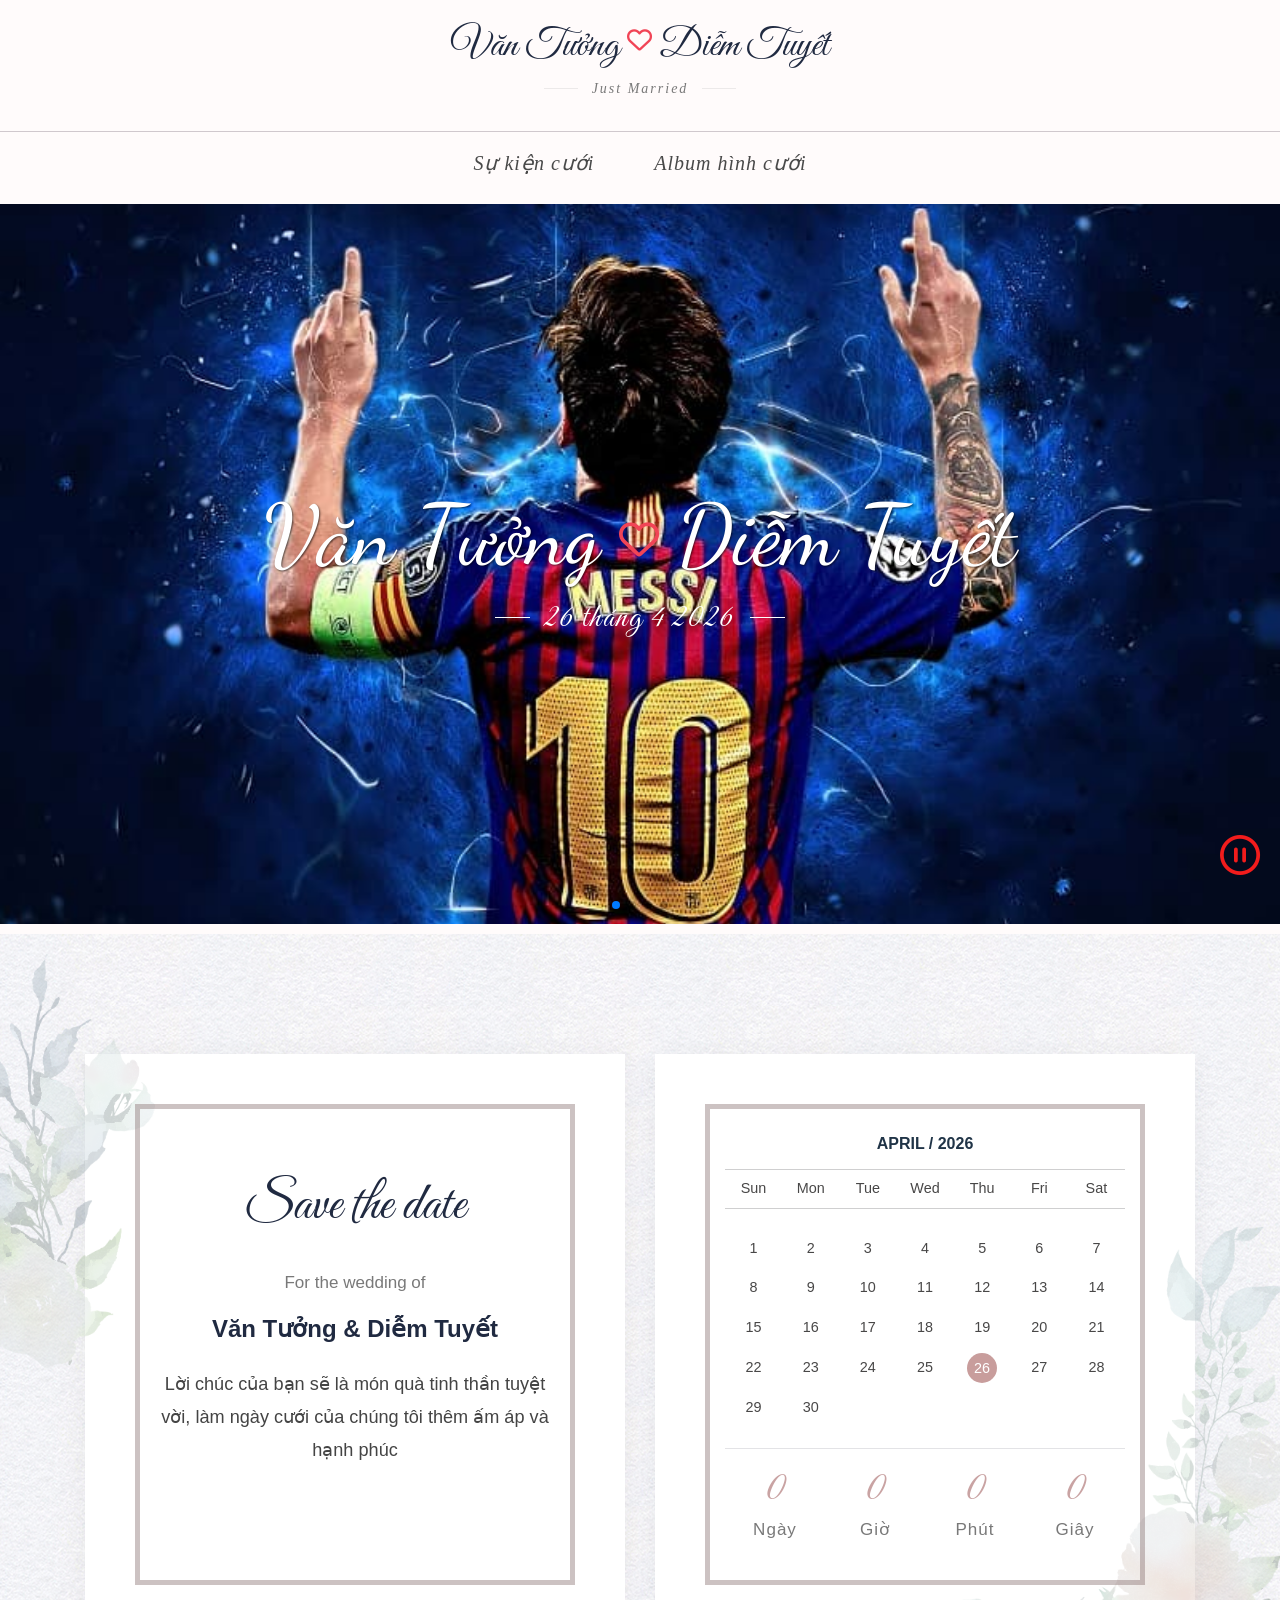
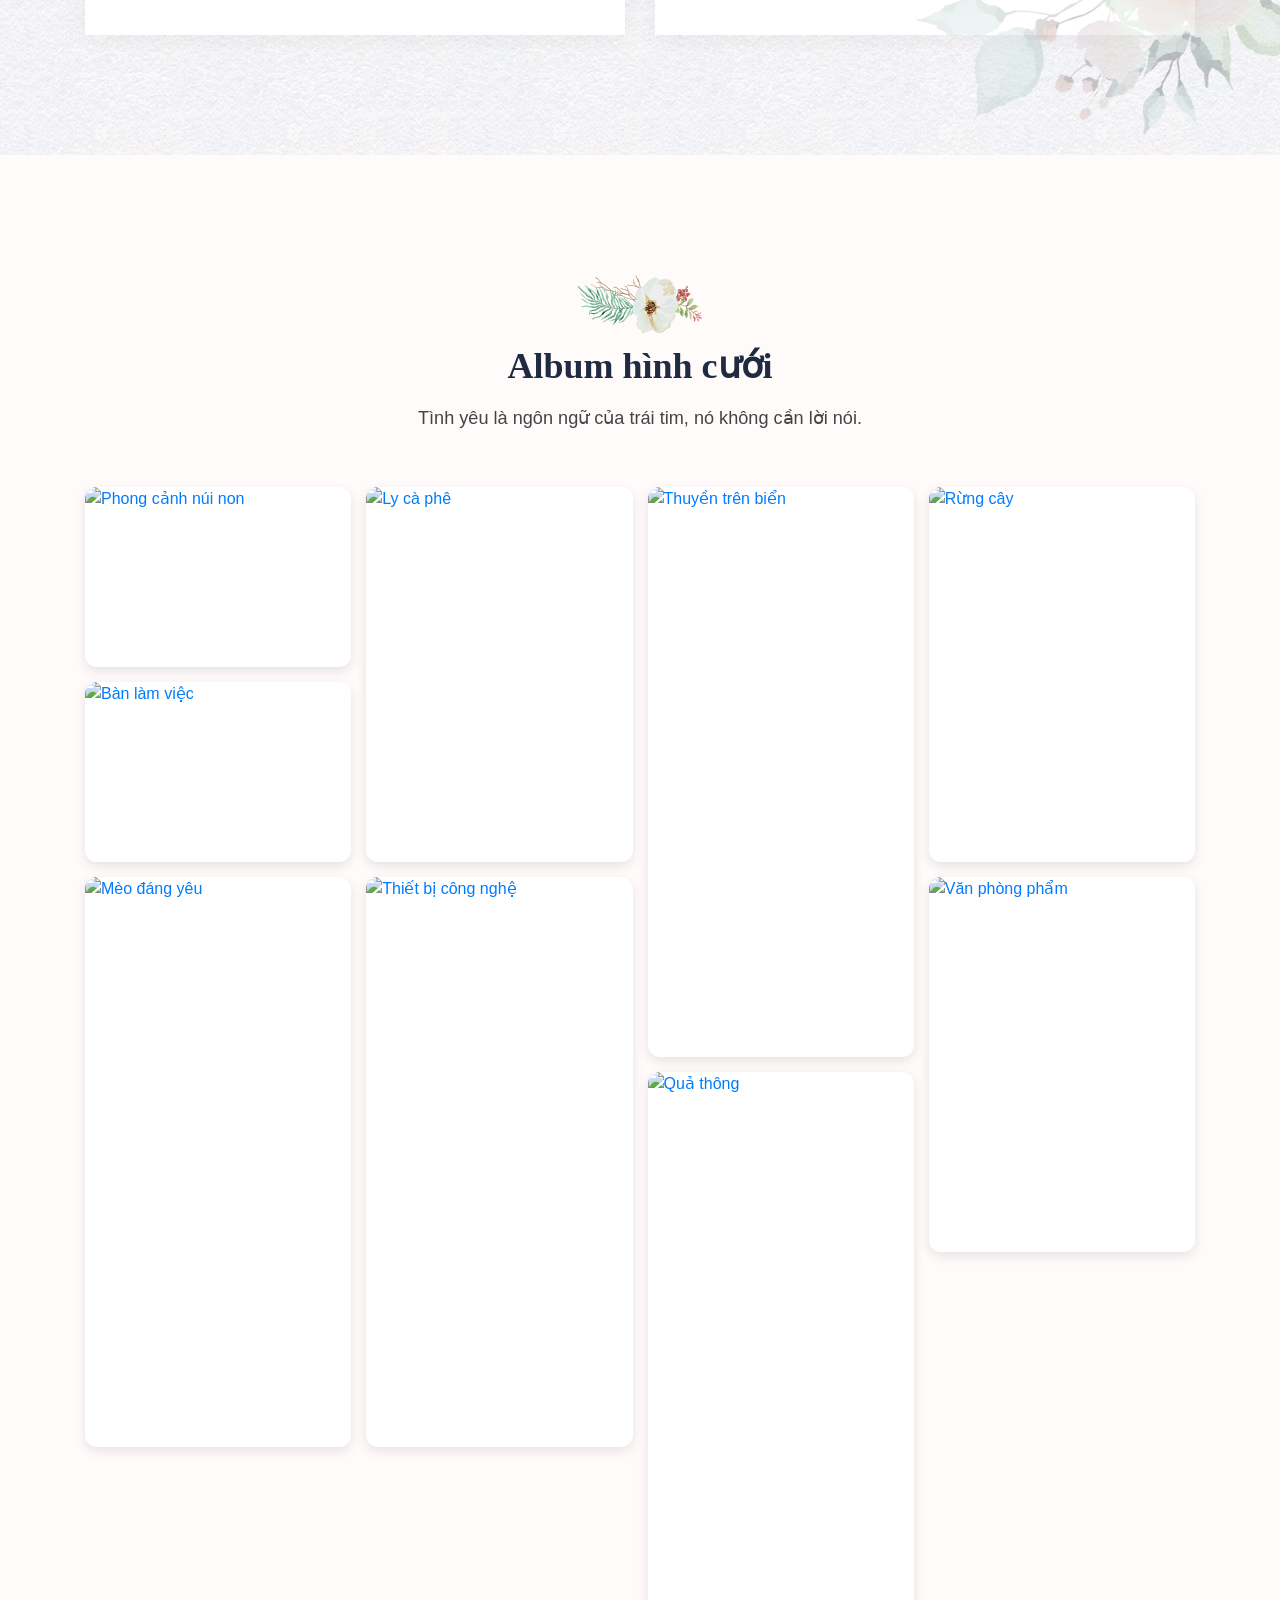
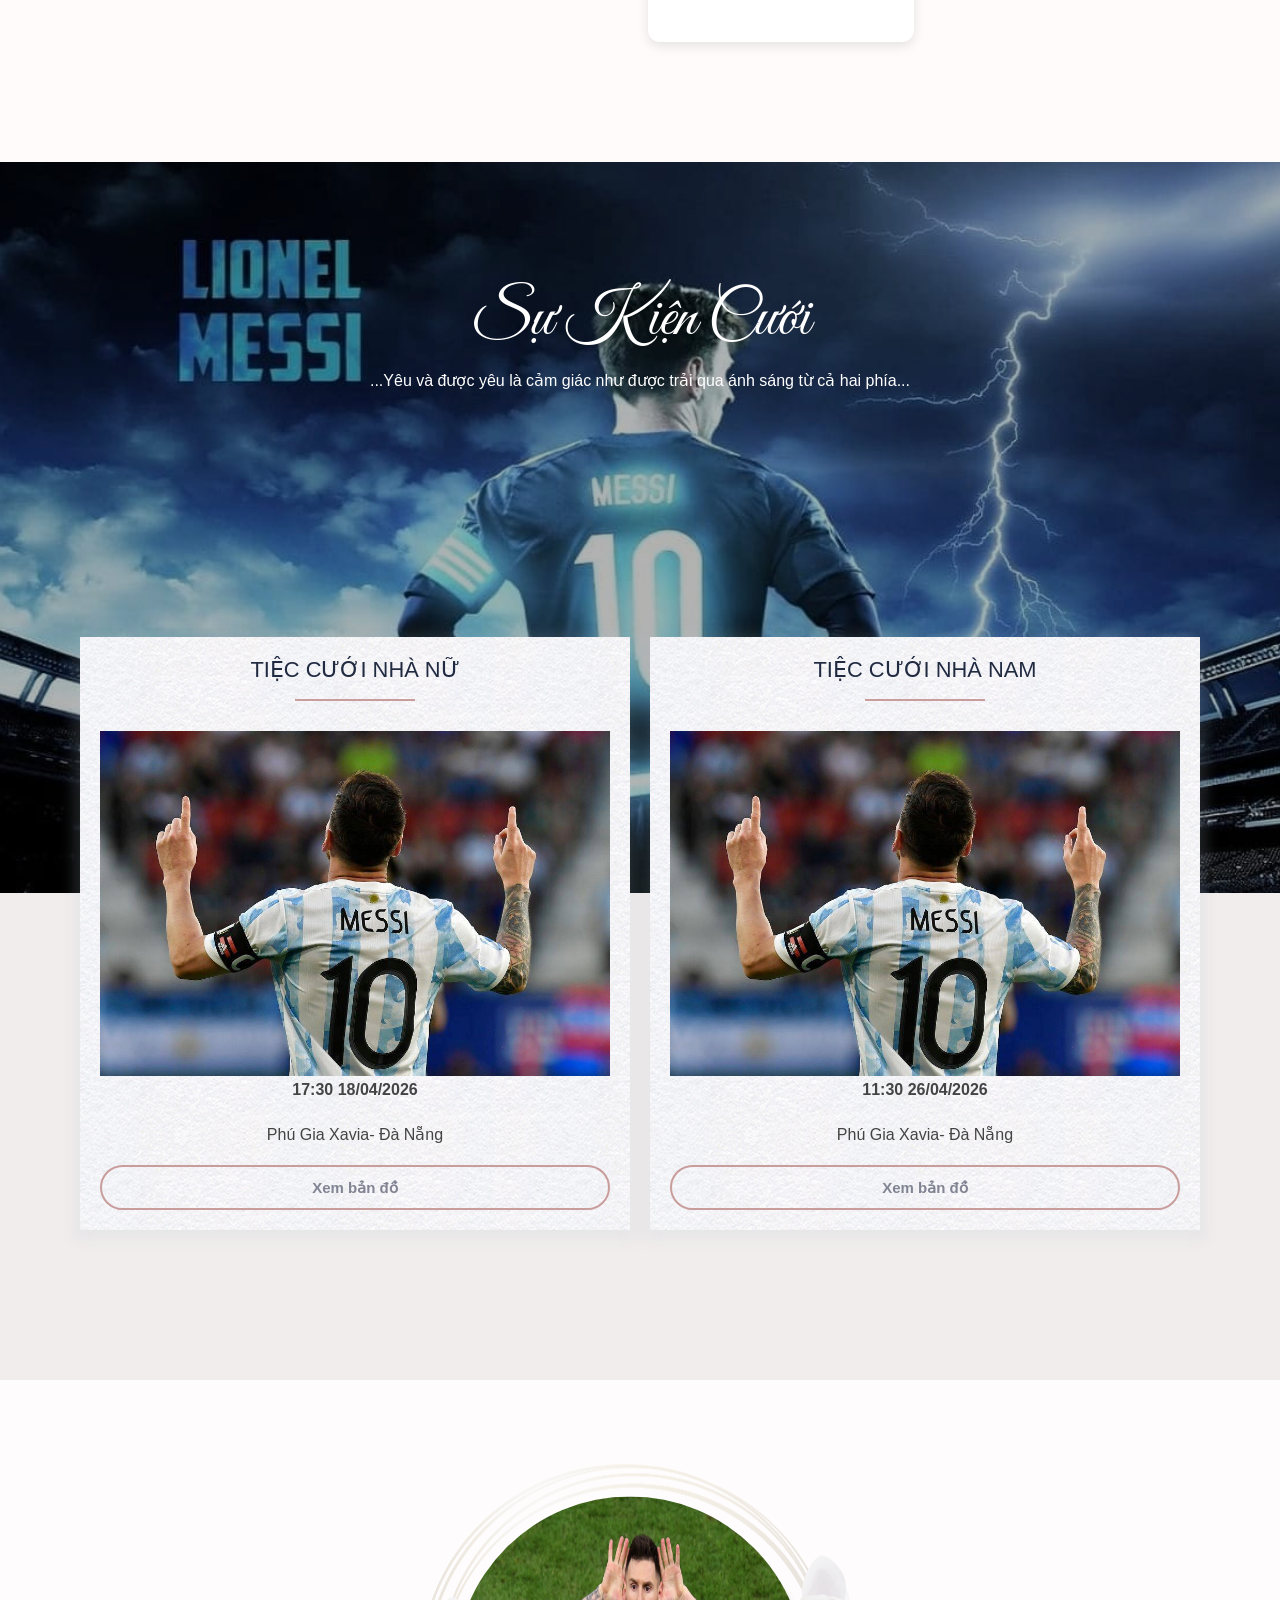
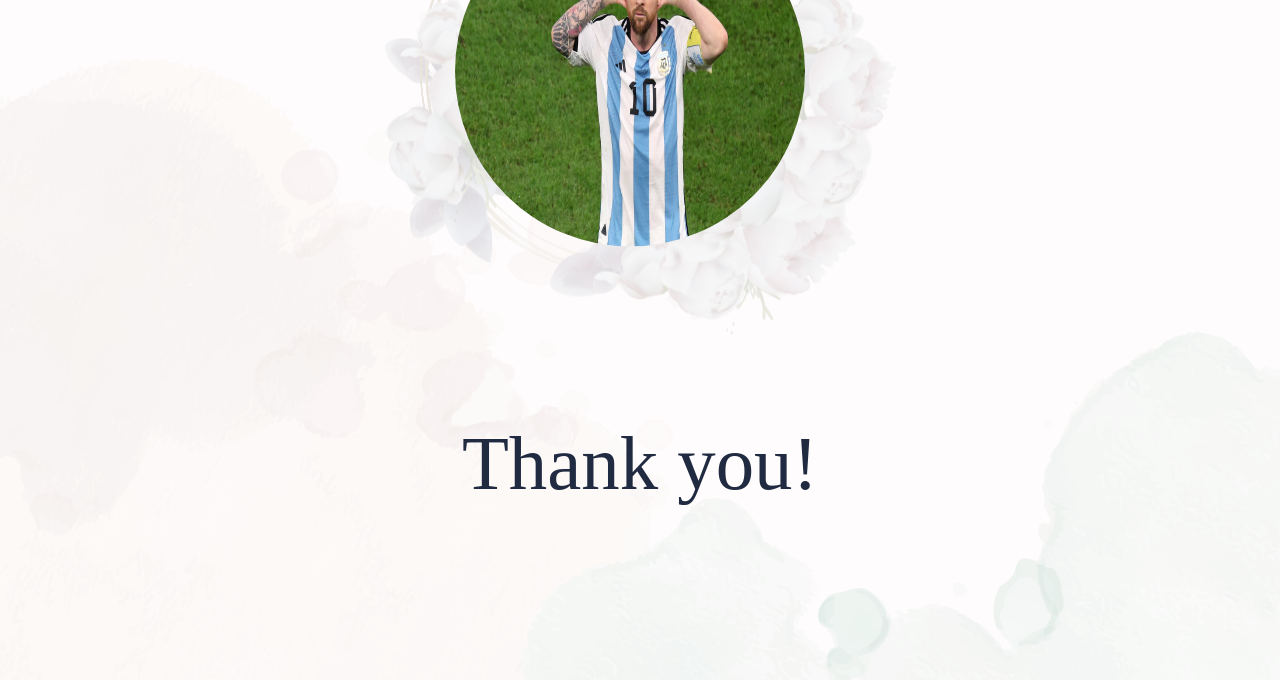
==== commit 06e4722c: "update" ====
--- a/index.html
+++ b/index.html
@@ -7,7 +7,13 @@
       content="width=device-width, initial-scale=1, minimum-scale=1, maximum-scale=1"
     />
 
-    <title>Our wedding Tuong&Tuyet</title>
+    <title>Our wedding Tuong & Tuyet</title>
+    <!-- Open Graph for social sharing -->
+    <meta property="og:title" content="Our wedding Tuong & Tuyet" />
+    <meta property="og:description" content="Lời mời dự đám cưới Văn Tưởng & Diễm Tuyết - 26/04/2026" />
+    <meta property="og:image" content="https://tuongtuyet1218.github.io/MyWedding/assets/images/anh-messi-01.jpg" />
+    <meta property="og:type" content="website" />
+    <meta property="og:url" content="https://tuongtuyet1218.github.io/MyWedding/" />
     <!-- font -->
     <link rel="preconnect" href="https://fonts.googleapis.com" />
     <link rel="preconnect" href="https://fonts.gstatic.com" crossorigin />
@@ -43,10 +49,10 @@
 
     <link rel="stylesheet" href="my-wedding.css" />
   </head>
-  <body oncontextmenu="return false" onkeydown="if(event.keyCode==123||(event.ctrlKey&&event.shiftKey&&event.keyCode==73)){return false;}">
+  <!-- <body oncontextmenu="return false" onkeydown="if(event.keyCode==123||(event.ctrlKey&&event.shiftKey&&event.keyCode==73)){return false;}"> -->
 
   <body>
-    <script>
+    <!-- <script>
         // Disable right-click and some common inspect shortcuts
         document.addEventListener('contextmenu', event => event.preventDefault());
         document.addEventListener('keydown', event => {
@@ -60,7 +66,7 @@
                 event.preventDefault();
             }
         });
-    </script>
+    </script> -->
     <header>
       <span class="wedding-header">
         <h1 class="wedding-title">
--- a/my-wedding.css
+++ b/my-wedding.css
@@ -1081,12 +1081,13 @@
 }
 .swiper .slide-title h2 i {
   font-size: 40px;
+  margin: 0 10px;
 }
 .swiper .wedding-date span {
   color: #fff;
   font-weight: 300;
   font-size: 18px;
-  font-size: 1.4rem;
+  font-size: 2rem;
   letter-spacing: 2px;
   text-shadow: 0px 3px 7px rgba(0, 0, 0, 0.35);
   font-family: "Great Vibes", cursive;
@@ -1103,7 +1104,7 @@
   height: 1px;
   position: absolute;
   left: -50px;
-  top: 14px;
+  top: 22px;
 }
 
 .wedding-date span:after,
@@ -1118,7 +1119,7 @@
   height: 1px;
   position: absolute;
   right: -50px;
-  top: 14px;
+  top: 22px;
 }
 
 .event-section .event-grids h3 {
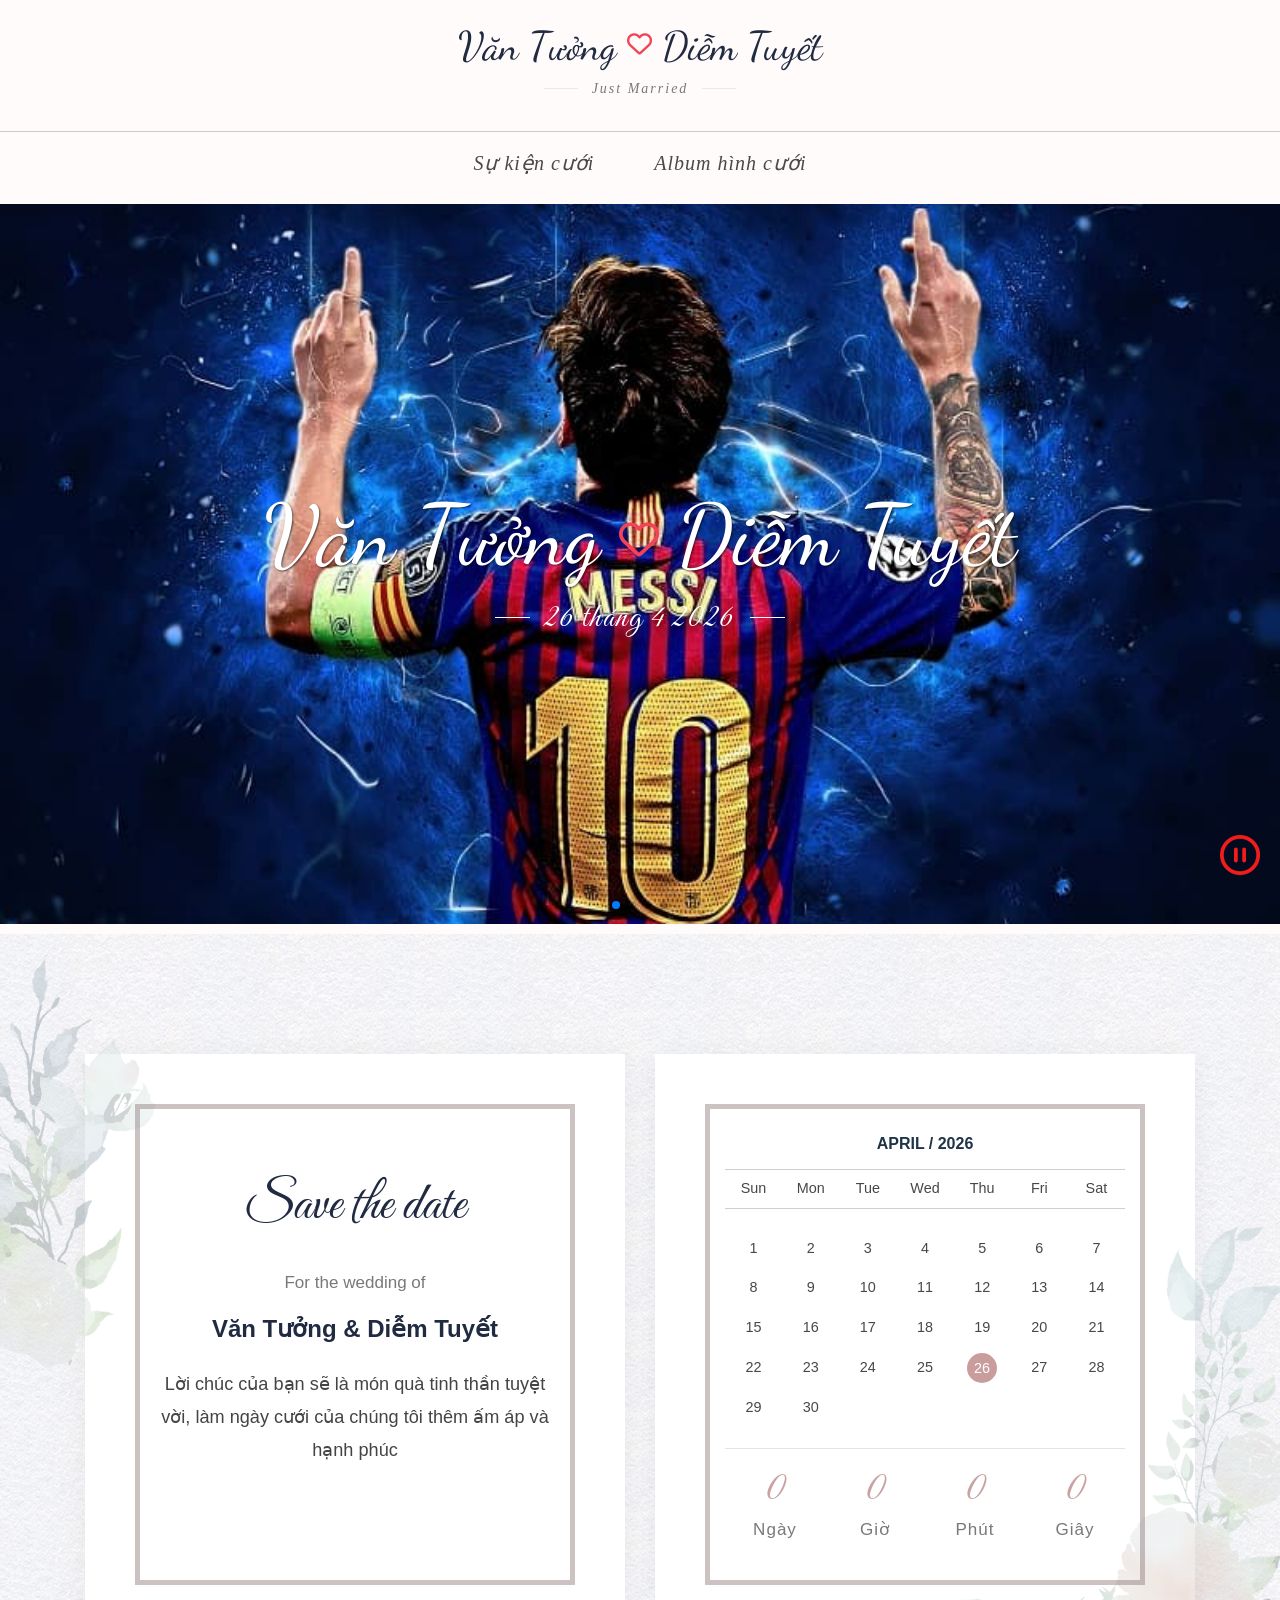
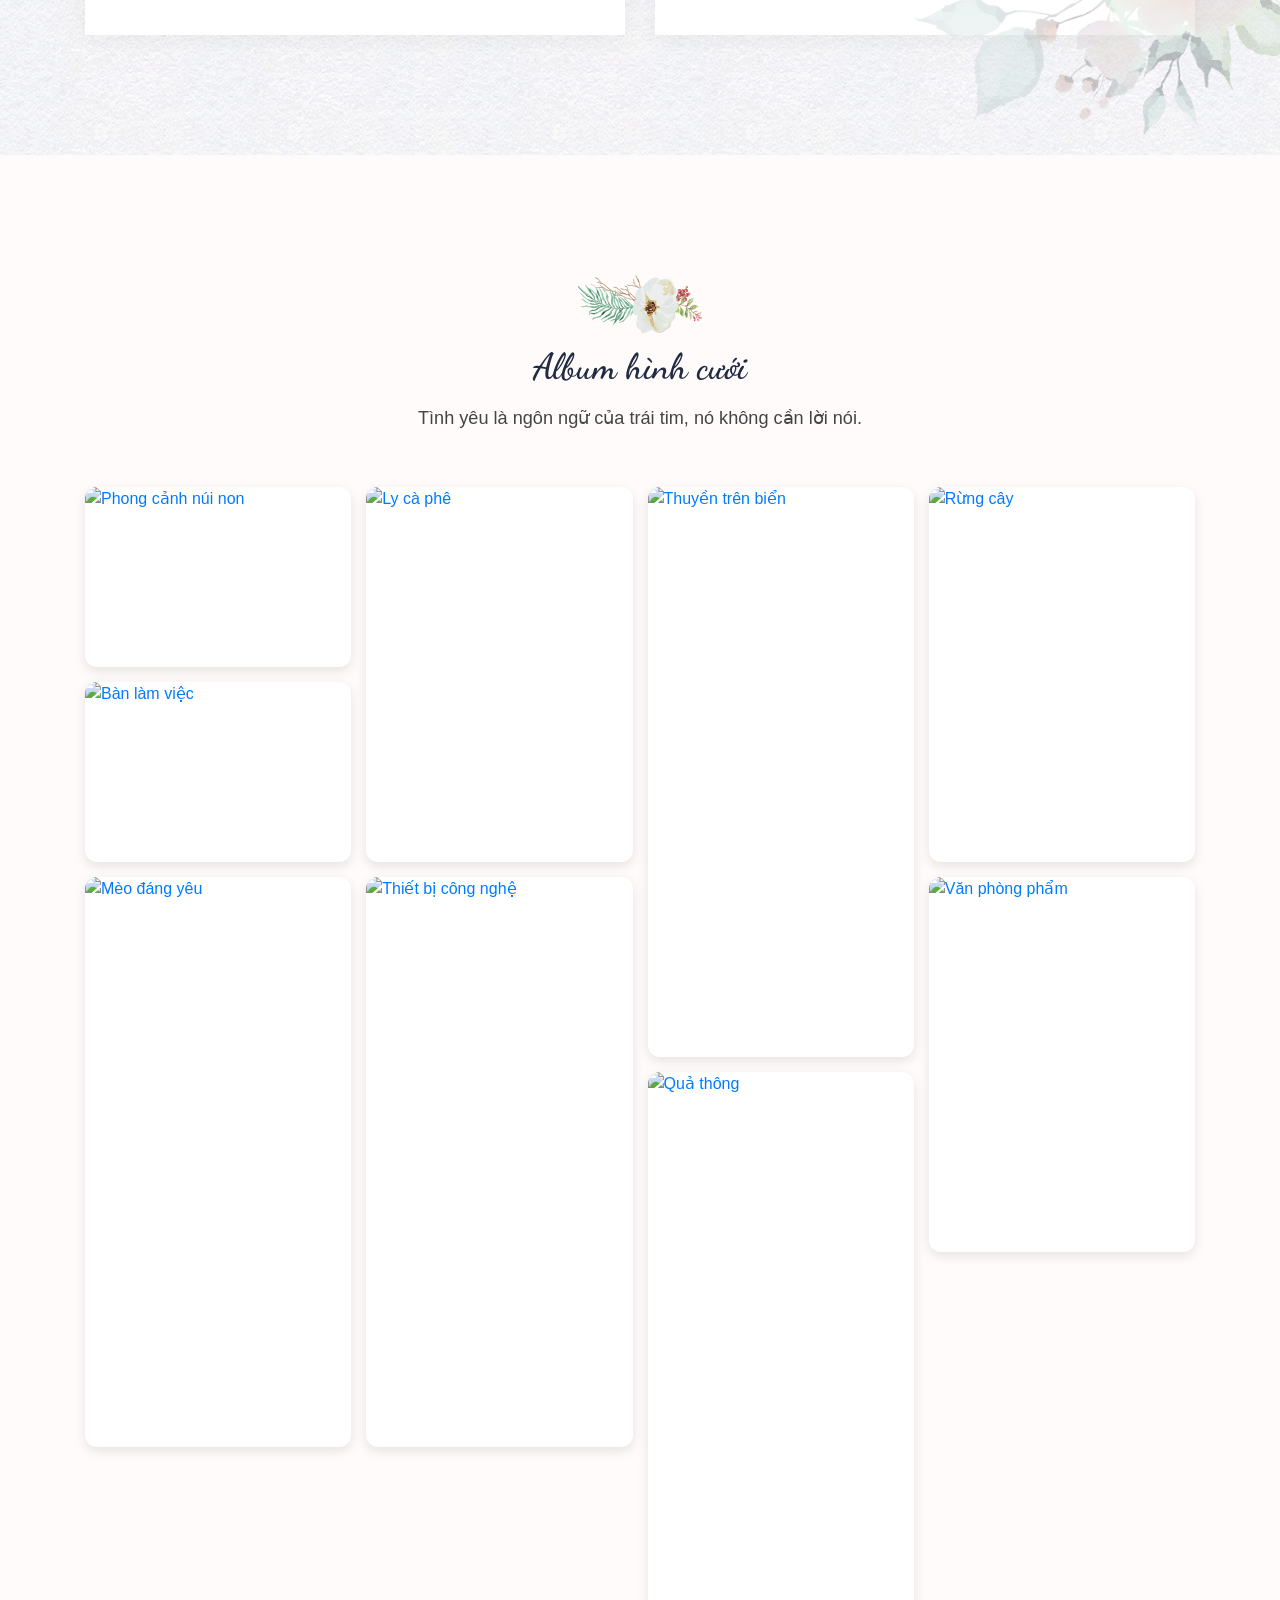
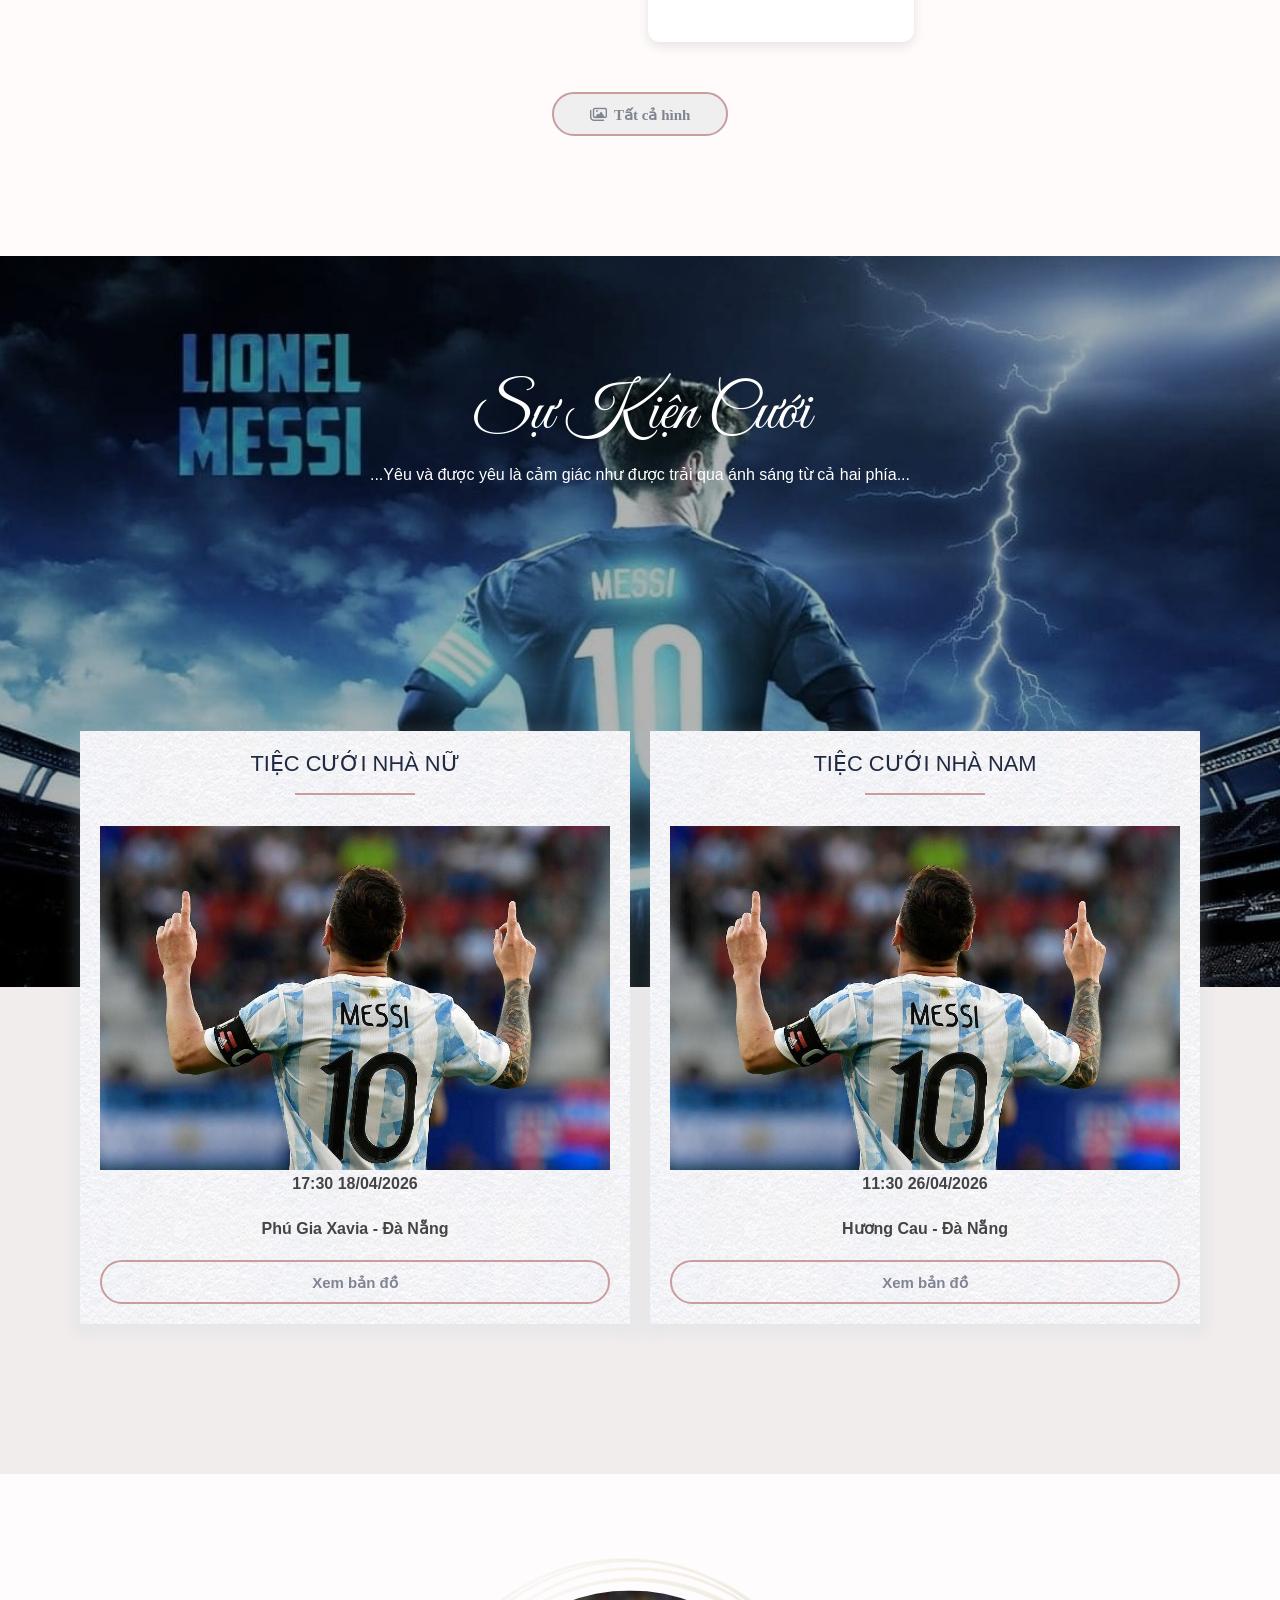
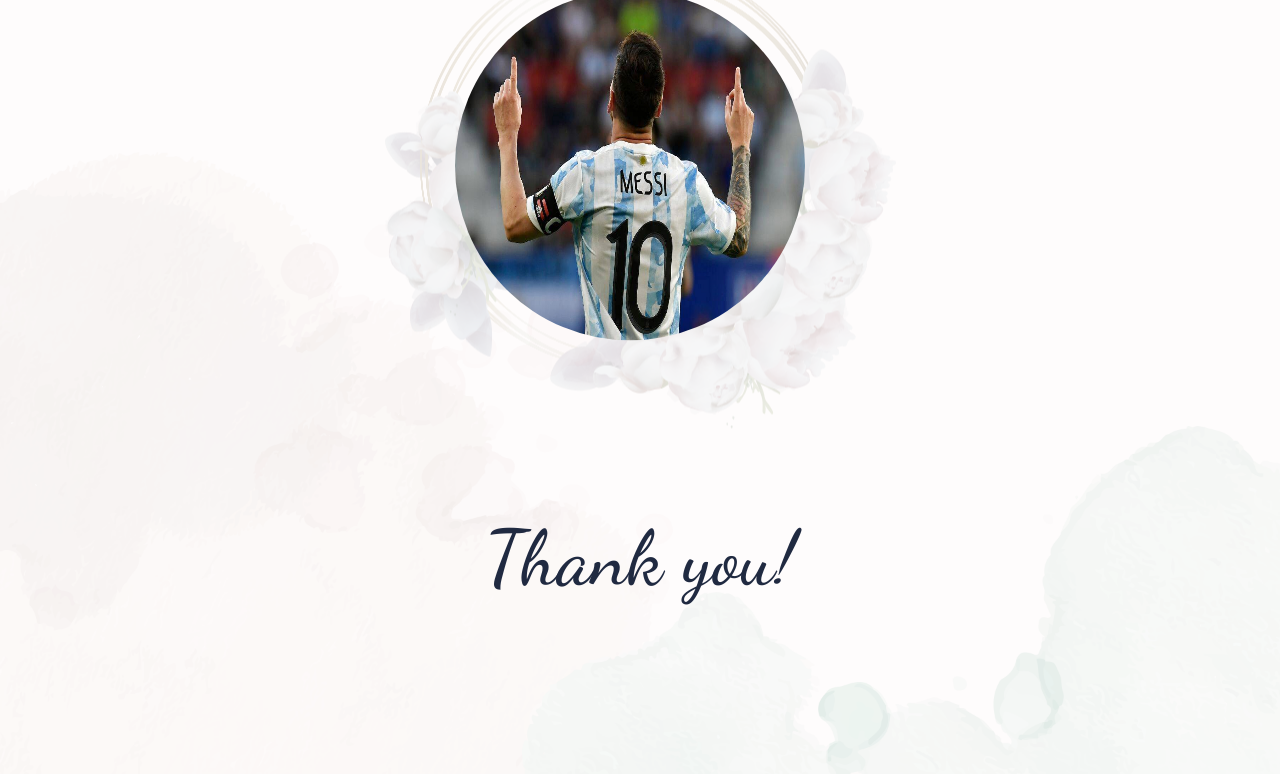
==== commit bbc088a6: "[fix] update code" ====
--- a/index.html
+++ b/index.html
@@ -11,7 +11,7 @@
     <!-- Open Graph for social sharing -->
     <meta property="og:title" content="Our wedding Tuong & Tuyet" />
     <meta property="og:description" content="Lời mời dự đám cưới Văn Tưởng & Diễm Tuyết - 26/04/2026" />
-    <meta property="og:image" content="https://tuongtuyet1218.github.io/MyWedding/assets/images/anh-messi-01.jpg" />
+    <meta property="og:image" content="https://tuongtuyet1218.github.io/MyWedding/assets/images/invitation-main.jpg" />
     <meta property="og:type" content="website" />
     <meta property="og:url" content="https://tuongtuyet1218.github.io/MyWedding/" />
     <!-- font -->
@@ -79,8 +79,6 @@
         <span class="wedding-subtitle">Just Married</span>
       </span>
     </header>
-
-    <body>
       <nav class="wedding-navbar">
         <ul class="wedding-navbar-list">
           <li><a href="#events">Sự kiện cưới</a></li>
@@ -280,6 +278,7 @@
           </div>
         </div>
       </section>
+
       <section class="gallery-section section-padding" id="gallery">
         <div class="container">
           <div class="row">
@@ -421,6 +420,10 @@
               </a>
             </div>
           </div>
+          <button class="see-album-btn" onclick="document.querySelector('#my-gallery a').click();">
+            <i class="fa-regular fa-images"></i>
+            Tất cả hình
+          </button>
         </div>
       </section>
       <section
@@ -451,8 +454,8 @@
                     <img src="./assets/images/anh-messi-02.jpg" alt="" />
                   </div>
                   <p><strong>17:30 18/04/2026</strong></p>
-                  <p>
-                    <span>Phú Gia Xavia- </span>
+                  <p class="restaurant-name">
+                    <span >Phú Gia Xavia -</span>
                     Đà Nẵng
                   </p>
                   <div class="calendar-button">
@@ -472,15 +475,15 @@
                     <img src="./assets/images/anh-messi-02.jpg" alt="" />
                   </div>
                   <p><strong>11:30 26/04/2026</strong></p>
-                  <p>
-                    <span>Phú Gia Xavia- </span>
+                  <p class="restaurant-name">
+                    <span>Hương Cau -</span>
                     Đà Nẵng
                   </p>
                   <div class="calendar-button">
                     <div class="atcb-initialized">
                       <a
                         class="see-location-btn"
-                        href="https://www.google.com/maps/place/Ph%C3%BA+Gia+Xavia+Restaurant/@16.0430496,108.2234035,18.74z/data=!4m6!3m5!1s0x31421944f53b4955:0x39233d7e59760bd1!8m2!3d16.0426043!4d108.2244288!16s%2Fg%2F11srbpvzhy?entry=ttu&g_ep=EgoyMDI2MDExMy4wIKXMDSoASAFQAw%3D%3D"
+                        href="https://www.google.com/maps/place/Trung+t%C3%A2m+H%E1%BB%99i+ngh%E1%BB%8B+Ti%E1%BB%87c+c%C6%B0%E1%BB%9Bi+New+H%C6%B0%C6%A1ng+Cau+Palace/@16.045684,108.2225613,20.5z/data=!4m14!1m7!3m6!1s0x314219e16d3b1bc3:0x8f0a5874a8733a47!2zVHJ1bmcgdMOibSBI4buZaSBuZ2jhu4sgVGnhu4djIGPGsOG7m2kgTmV3IEjGsMahbmcgQ2F1IFBhbGFjZQ!8m2!3d16.045858!4d108.2225595!16s%2Fg%2F11whwbynfs!3m5!1s0x314219e16d3b1bc3:0x8f0a5874a8733a47!8m2!3d16.045858!4d108.2225595!16s%2Fg%2F11whwbynfs?entry=ttu&g_ep=EgoyMDI2MDEyNi4wIKXMDSoASAFQAw%3D%3D"
                         target="_blank"
                         >Xem bản đồ</a
                       >
@@ -496,7 +499,7 @@
     <footer class="site-footer footer-style-1">
       <div class="inner">
         <div class="couple-pic">
-          <img src="./assets/images/anh-messi-04.webp" alt="" />
+          <img src="./assets/images/anh-messi-02.jpg" alt="" />
         </div>
         <h2>Thank you!</h2>
       </div>
@@ -625,25 +628,6 @@
         setInterval(updateCountdown, 1000);
       })();
     </script>
-    <!-- PhotoSwipe JavaScript -->
-    <!-- <script type="module">
-      import PhotoSwipeLightbox from "https://cdn.jsdelivr.net/npm/photoswipe@5.4.3/dist/photoswipe-lightbox.esm.js";
-      import PhotoSwipe from "https://cdn.jsdelivr.net/npm/photoswipe@5.4.3/dist/photoswipe.esm.js";
-
-      const lightbox = new PhotoSwipeLightbox({
-        gallery: "#my-gallery",
-        children: "a",
-        pswpModule: PhotoSwipe,
-        // Các tùy chọn bổ sung
-        showHideAnimationType: "zoom",
-        bgOpacity: 0.9,
-        spacing: 0.1,
-        loop: true,
-        preload: [1, 1],
-      });
-
-      lightbox.init();
-    </script> -->
 
     <script type="module">
       import PhotoSwipeLightbox from "https://cdn.jsdelivr.net/npm/photoswipe@5.4.3/dist/photoswipe-lightbox.esm.js";
--- a/my-wedding.css
+++ b/my-wedding.css
@@ -31,11 +31,10 @@
 
 .wedding-title {
   color: #202a41;
-  /* font-style: italic; */
   font-weight: unset;
   text-align: center;
   margin: 22px 0 8px 0;
-  font-family: "Great Vibes", cursive;
+  font-family: "Dancing Script", cursive;
   font-size: 2.5rem;
 }
 
@@ -44,7 +43,6 @@
   font-weight: 400;
   font-style: italic;
   text-align: center;
-  /* color: #8f8a8d; */
   color: #797979;
   font-size: 14px;
   display: flex;
@@ -54,6 +52,9 @@
   position: relative;
 }
 
+.restaurant-name {
+  font-weight: 700;
+}
 .wedding-title-icon {
   color: #f14456;
 }
@@ -65,13 +66,6 @@
   height: 1px;
   background: #ece9e9;
   margin-left: 14px;
-  /* content: "";
-    background: #ece9e9;
-    width: 35px;
-    height: 1px;
-    position: absolute;
-    right: -50px;
-    top: 9px; */
 }
 
 .wedding-subtitle::before {
@@ -187,7 +181,6 @@
   font-size: 14px;
 }
 
-/* filepath: /Users/tuong/Workspace/my-wedding/my-wedding.css */
 .save-the-date-section {
   display: flex;
   justify-content: center;
@@ -440,8 +433,7 @@
 }
 
 .left-vec {
-  background: url("./assets/images/invitation-left-img.png") center center /
-    cover no-repeat local;
+  background: url("./assets/images/invitation-left-img.png") center center / cover no-repeat local;
   width: 220px;
   height: 414px;
   position: absolute;
@@ -455,8 +447,7 @@
 }
 
 .right-vec {
-  background: url("./assets/images/invitation-right-image.png") center center /
-    cover no-repeat local;
+  background: url("./assets/images/invitation-right-image.png") center center / cover no-repeat local;
   width: 400px;
   height: 508px;
   position: absolute;
@@ -667,16 +658,52 @@
   background-color: #c89d9c;
   color: #fff;
 }
+
 a:hover {
   text-decoration: none;
 }
+
 /* album */
 .gallery-section {
   padding-bottom: 105px;
 }
 
 .section-padding {
-  padding: 120px 0;
+  padding: 90px 0;
+}
+
+.see-album-btn {
+  font-size: 15px;
+  font-weight: bold;
+  font-family: "gf_Roboto variant1", Tofu;
+  padding: 10px 36px 8px;
+  border: 2px solid #c89d9c;
+  color: #818492;
+  border-radius: 60px;
+  display: block;
+  text-decoration: none;
+  -webkit-transition: all 0.2s;
+  -moz-transition: all 0.2s;
+  -o-transition: all 0.2s;
+  -ms-transition: all 0.2s;
+  transition: all 0.2s;
+  margin: 0 auto;
+  margin-top: 50px;
+}
+
+.see-album-btn:hover {
+  background-color: #c89d9c;
+  color: #fff;
+}
+
+.see-album-btn i {
+  margin-right: 4px;
+}
+
+.see-album-btn:focus,
+.see-album-btn:active {
+  outline: none;
+  box-shadow: none;
 }
 
 .section-title {
@@ -688,8 +715,7 @@
 
 .section-title:before {
   content: "";
-  background: url("./assets/images/sec-title-flower.png") center center / cover
-    no-repeat local;
+  background: url("./assets/images/sec-title-flower.png") center center / cover no-repeat local;
   width: 126px;
   height: 59px;
   position: absolute;
@@ -759,8 +785,7 @@
 
 .section-title:before {
   content: "";
-  background: url("./assets/images/sec-title-flower.png") center center / cover
-    no-repeat local;
+  background: url("./assets/images/sec-title-flower.png") center center / cover no-repeat local;
   width: 126px;
   height: 59px;
   position: absolute;
@@ -797,7 +822,7 @@
 }
 
 .section-title h2 {
-  font-family: "dancing_scriptregular", cursive;
+  font-family: "Dancing Script", cursive;
   font-size: 36px;
   font-weight: 600;
   margin: 0 0 0.39em;
@@ -879,8 +904,7 @@
 /* footer */
 
 .footer-style-1 {
-  background: url("./assets/images/footer-shape.png") center bottom / 100%
-    no-repeat local;
+  background: url("./assets/images/footer-shape.png") center bottom / 100% no-repeat local;
   text-align: center;
   height: 100vh;
   min-height: 900px;
@@ -899,8 +923,7 @@
 }
 
 .footer-style-1 .couple-pic {
-  background: url("./assets/images/footer-couple-pic-frame.png") center center /
-    cover no-repeat local;
+  background: url("./assets/images/footer-couple-pic-frame.png") center center / cover no-repeat local;
   width: 511px;
   height: 470px;
   margin: 0 auto;
@@ -923,7 +946,7 @@
 }
 
 .footer-style-1 h2 {
-  font-family: "dancing_scriptregular", cursive;
+  font-family: "Dancing Script", cursive;
   font-size: 72px;
   font-size: 4.8rem;
   line-height: 1.8em;
@@ -953,7 +976,7 @@
   visibility: hidden;
 }
 
-.music-player:hover ~ .music-play-warning,
+.music-player:hover~.music-play-warning,
 .music-player:hover .music-play-warning {
   right: 58px;
   opacity: 1;
@@ -982,8 +1005,7 @@
 }
 
 .event-section .top-area {
-  background: url("./assets/images/bg-event.png") center center / cover
-    no-repeat local;
+  background: url("./assets/images/bg-event.png") center center / cover no-repeat local;
   text-align: center;
   width: 100%;
   height: 60%;
@@ -1065,11 +1087,13 @@
   z-index: 2;
   pointer-events: none;
 }
+
 .swiper .slide-main-text .container {
   text-align: center;
   padding: 24px 32px;
   display: inline-block;
 }
+
 .swiper .slide-title h2 span {
   font-weight: 400;
 
@@ -1079,10 +1103,12 @@
   margin: 0.3em 0 0;
   text-shadow: 1px 1px 2px rgba(0, 0, 0, 0.6);
 }
+
 .swiper .slide-title h2 i {
   font-size: 40px;
   margin: 0 10px;
 }
+
 .swiper .wedding-date span {
   color: #fff;
   font-weight: 300;
@@ -1092,6 +1118,7 @@
   text-shadow: 0px 3px 7px rgba(0, 0, 0, 0.35);
   font-family: "Great Vibes", cursive;
 }
+
 .wedding-date span:before,
 .hero-style-4 .wedding-date span:before,
 .static-hero .wedding-date span:before,
@@ -1328,11 +1355,9 @@
   left: 0;
   right: 0;
   bottom: 0;
-  background: linear-gradient(
-    135deg,
-    rgba(0, 0, 0, 0) 0%,
-    rgba(0, 0, 0, 0.3) 100%
-  );
+  background: linear-gradient(135deg,
+      rgba(0, 0, 0, 0) 0%,
+      rgba(0, 0, 0, 0.3) 100%);
   opacity: 0;
   transition: opacity 0.3s ease;
   z-index: 1;
@@ -1415,9 +1440,11 @@
 
     height: 720px !important;
   }
+
   .swiper .slide-title h2 span {
     font-size: 3.33333rem;
   }
+
   .swiper .slide-title h2 i {
     font-size: 25px;
   }
@@ -1497,6 +1524,7 @@
   .swiper .slide-title h2 span {
     font-size: 2rem;
   }
+
   .swiper .slide-title h2 i {
     font-size: 20px;
   }
@@ -1514,7 +1542,7 @@
     font-size: 1.86667rem;
   }
 
-  .invitation-section .invitation-box h2 + span {
+  .invitation-section .invitation-box h2+span {
     font-size: 0.93333rem;
   }
 
@@ -1569,7 +1597,7 @@
   }
 
   .footer-style-1 h2 {
-    font-family: "dancing_scriptregular", cursive;
+    font-family: "Dancing Script", cursive;
     font-size: 1.8rem;
     margin: 0;
   }
@@ -1686,4 +1714,4 @@
 
 .pswp--ui-visible .pswp__img--placeholder {
   display: none !important;
-}
+}
